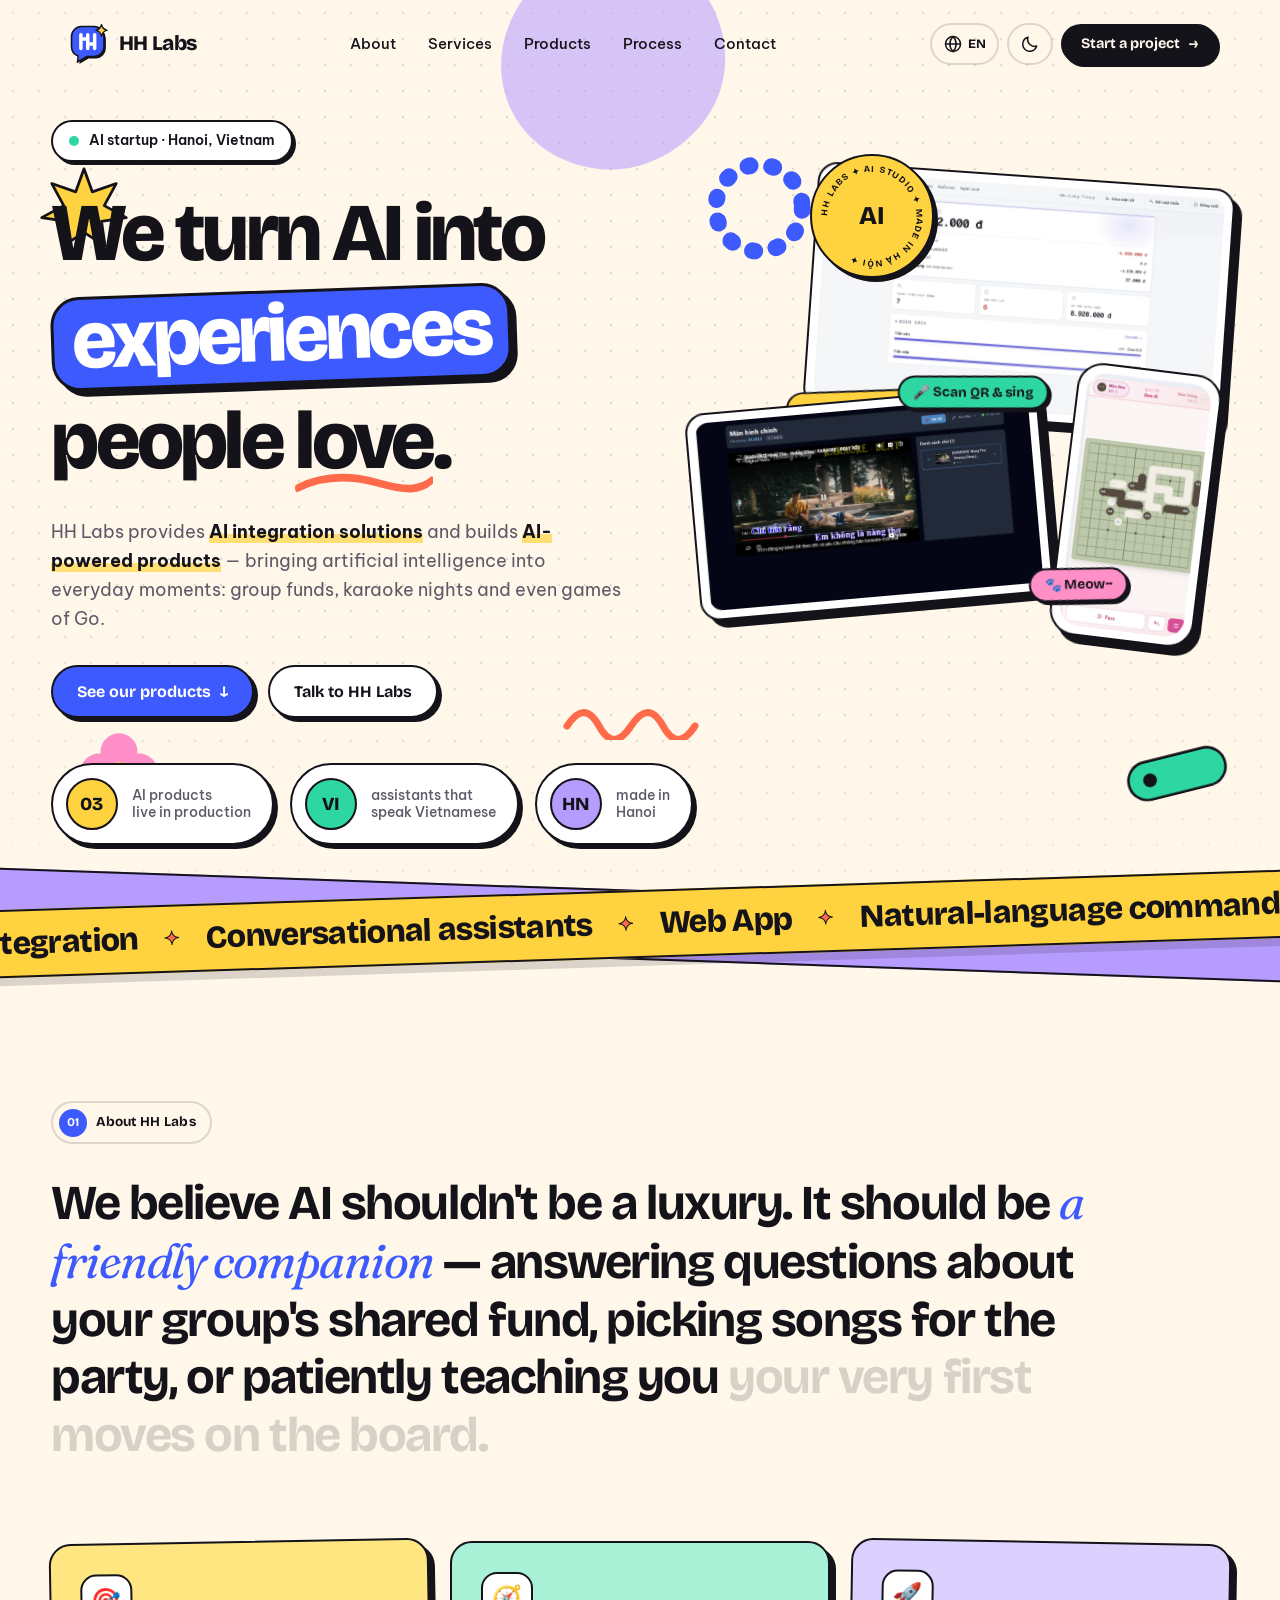
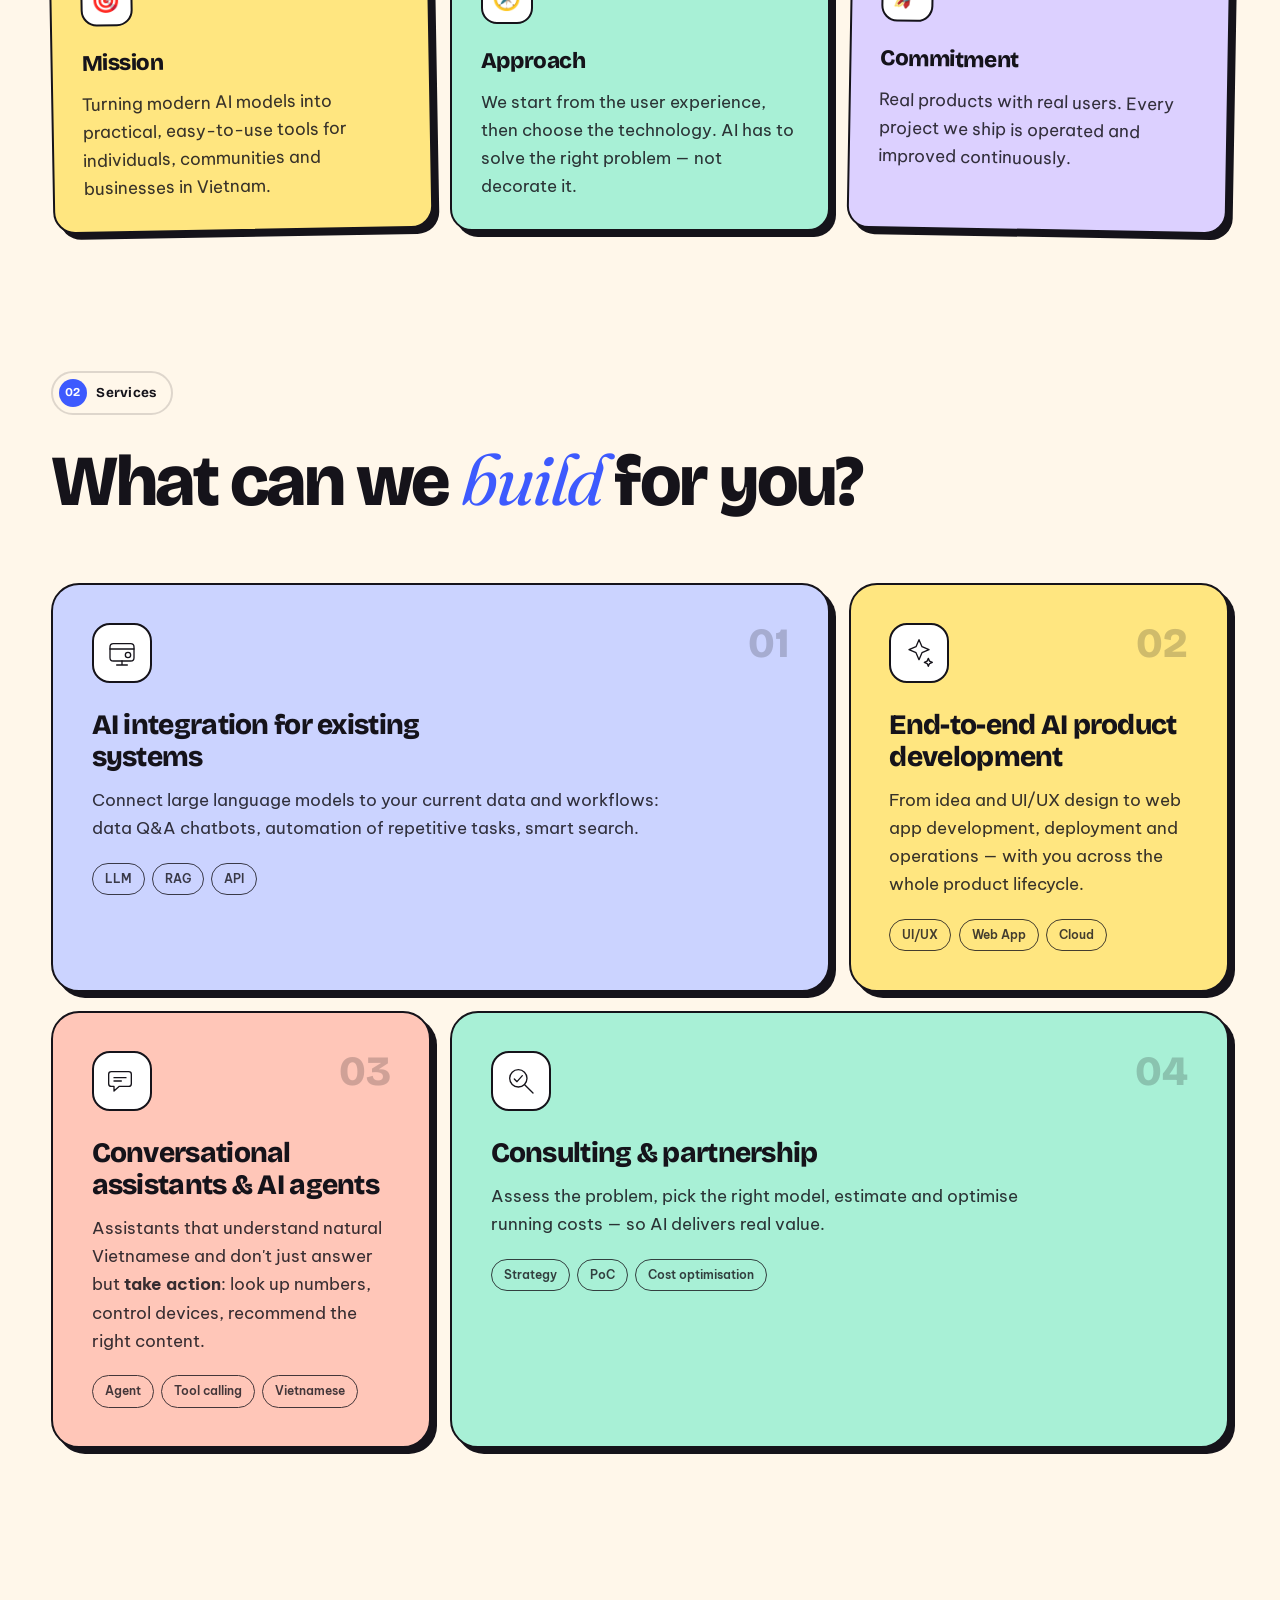
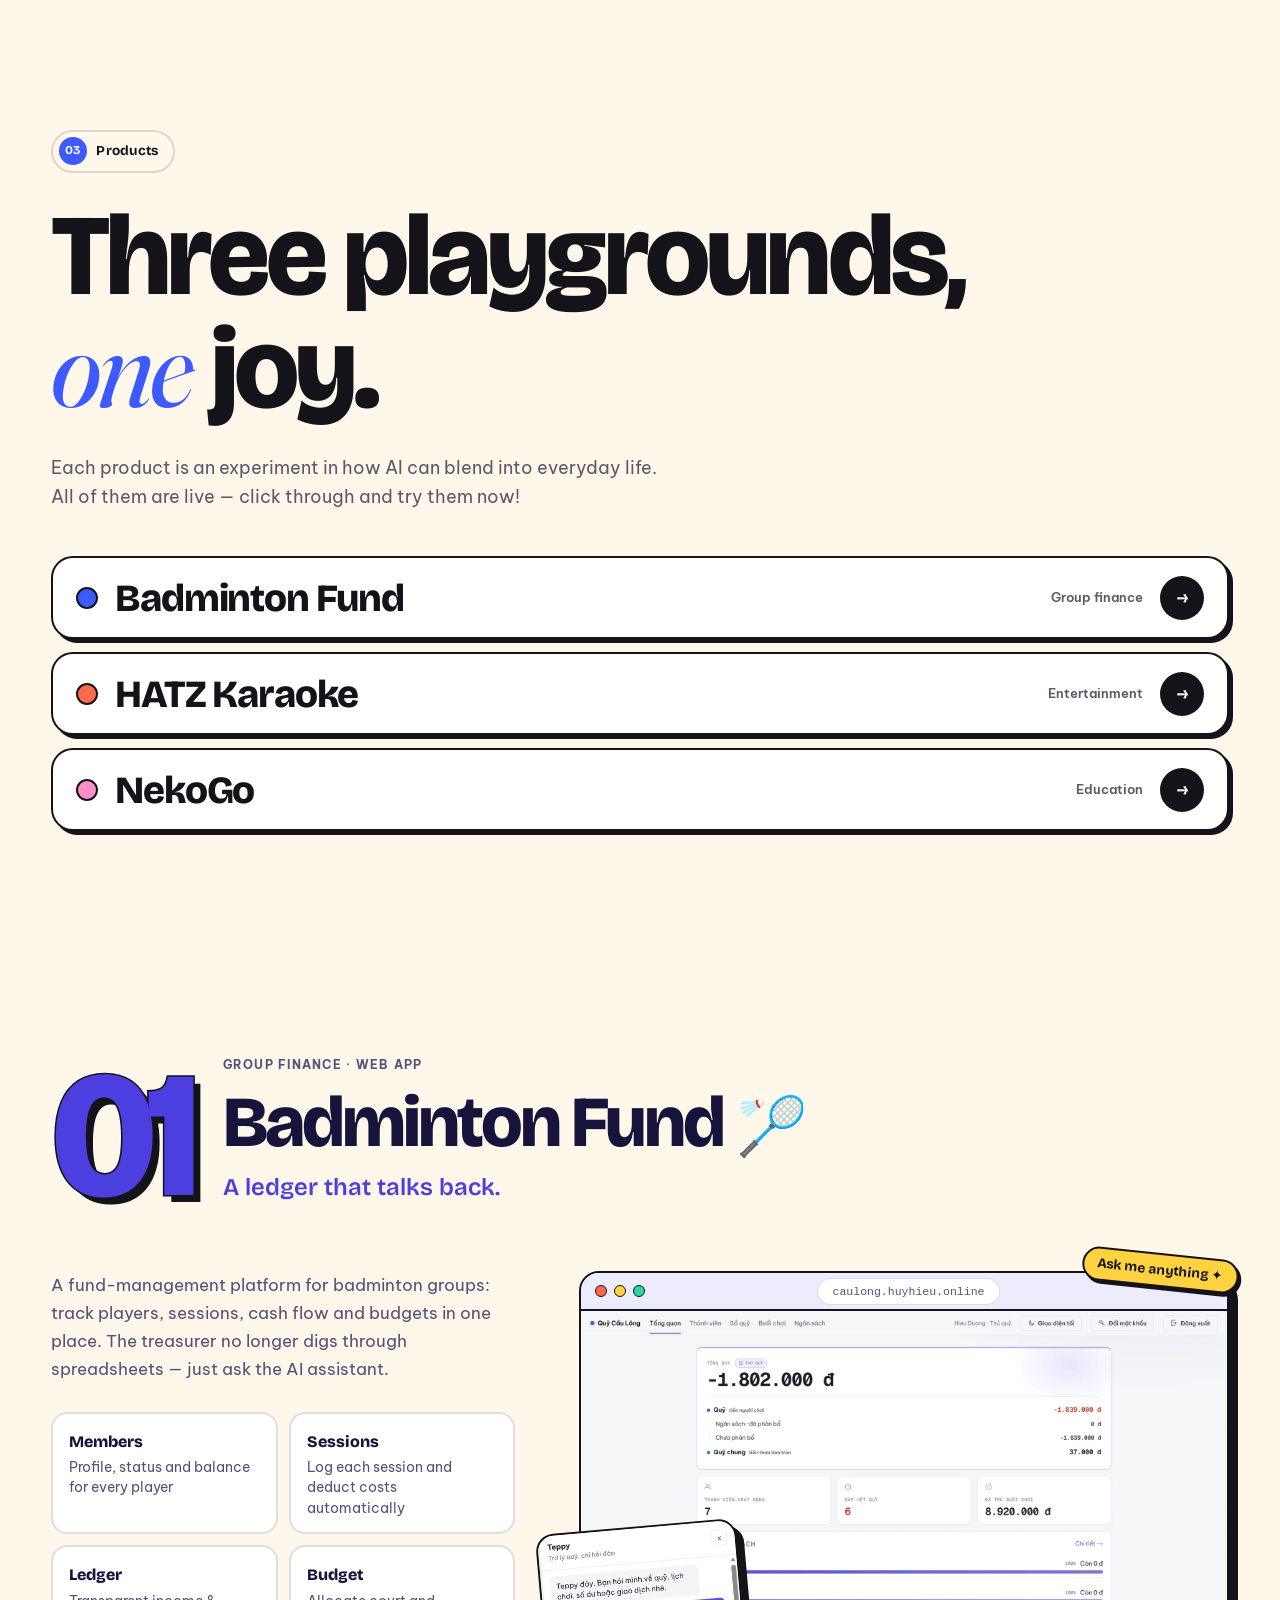
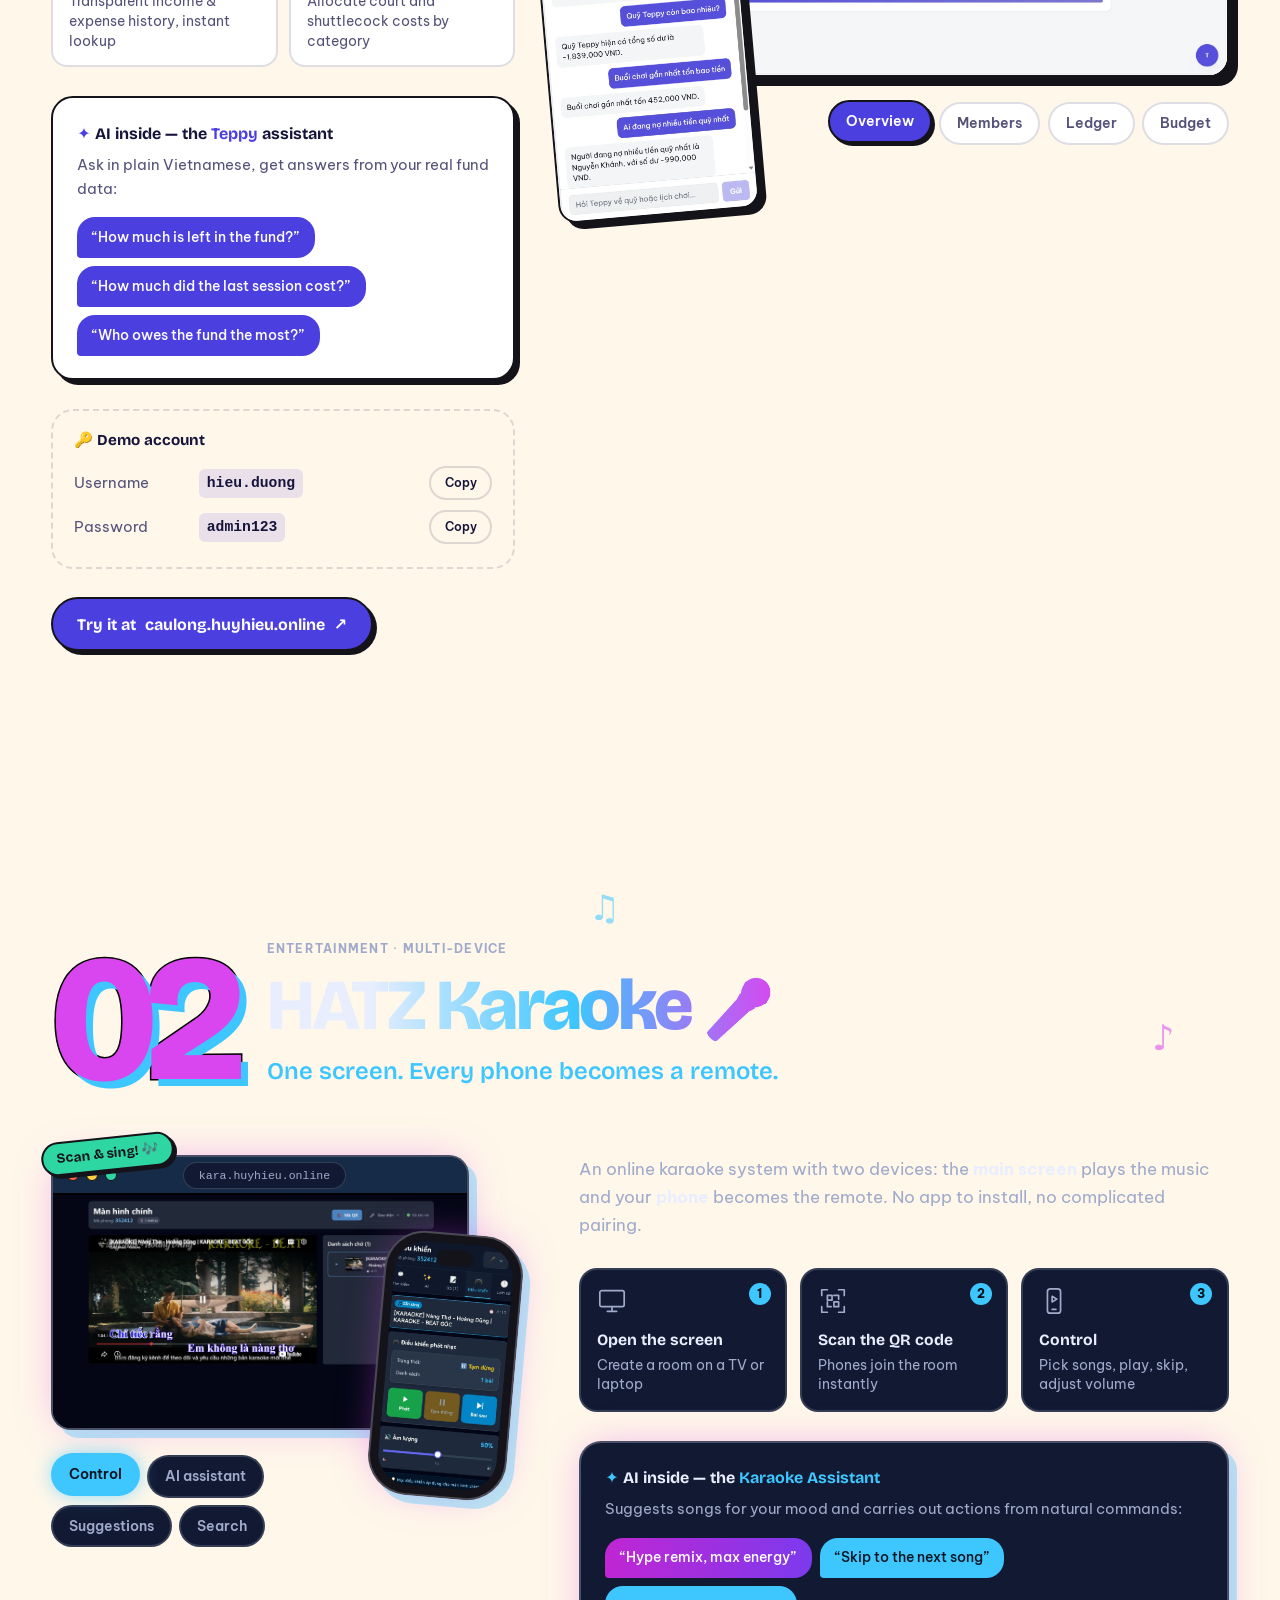
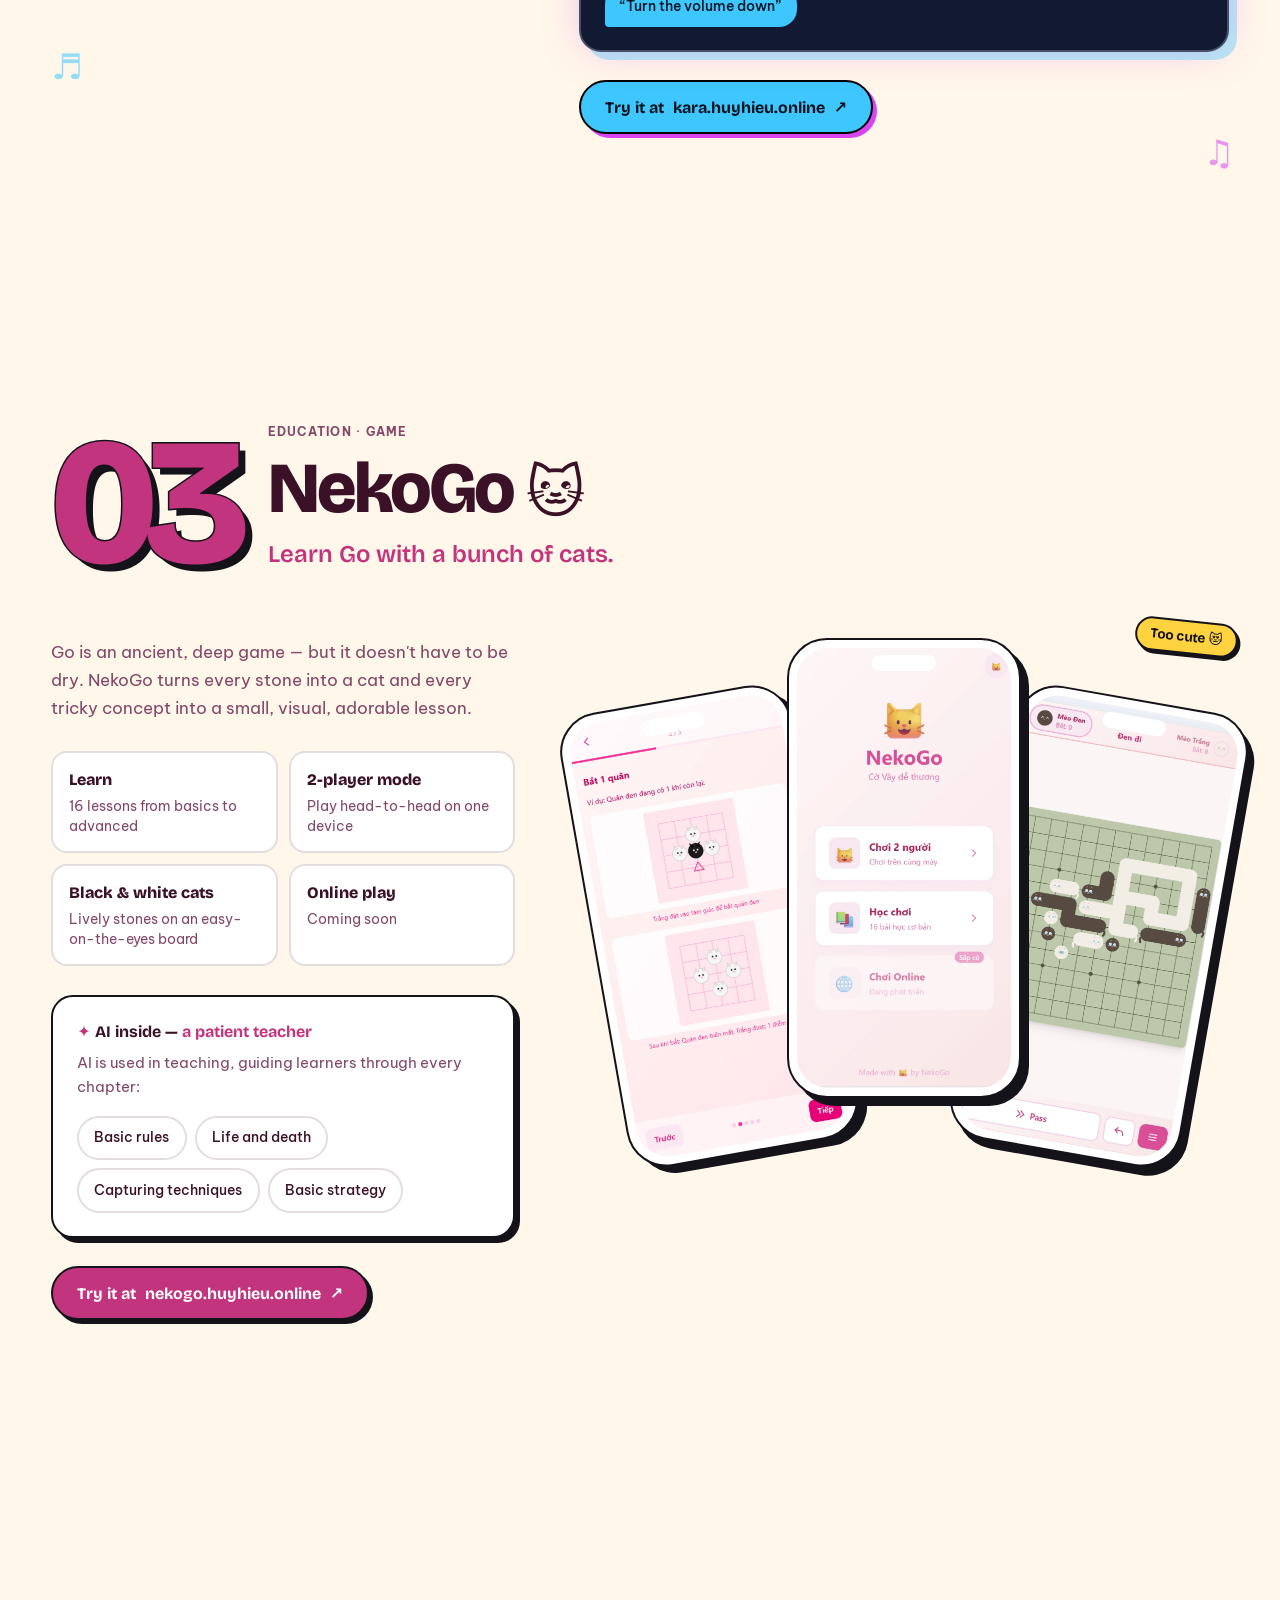
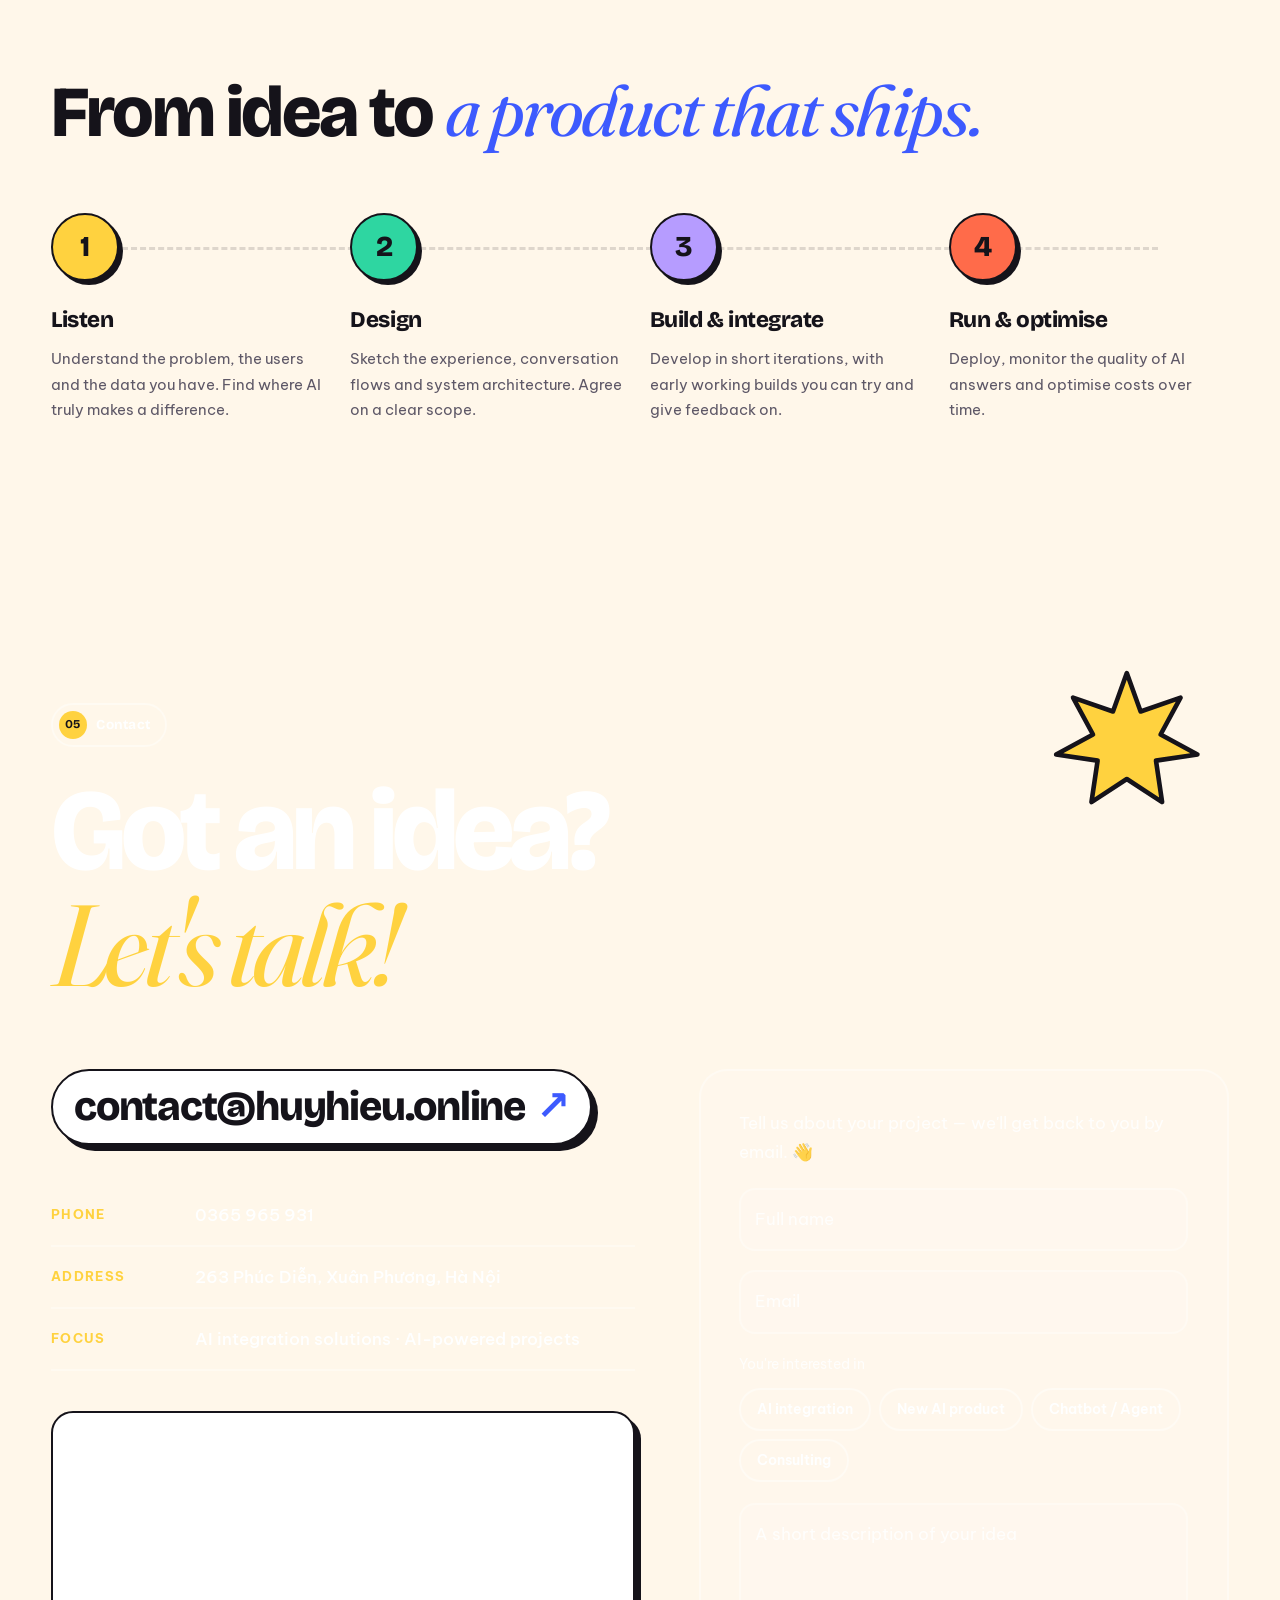
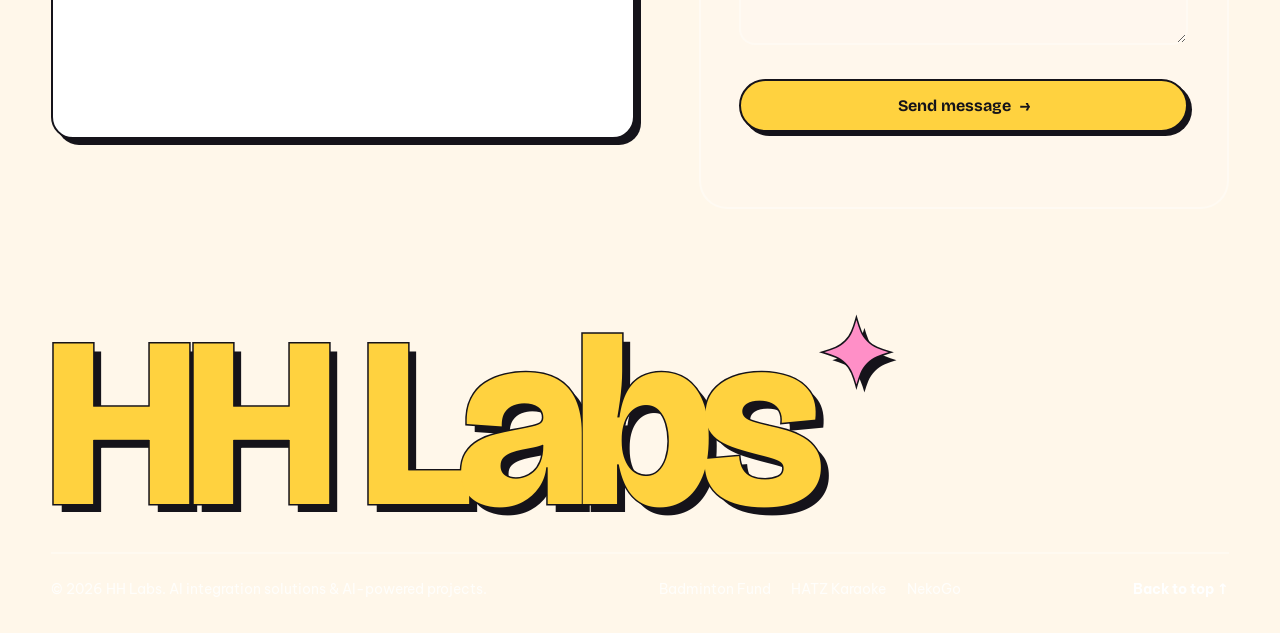
==== index.html @ 05c95525 "Add HH Labs landing page, logo kit and Vercel config - Multilingual landing page (EN default, VI, JA" ====
<!doctype html>
<html lang="en">
<head>
  <meta charset="utf-8">
  <meta name="viewport" content="width=device-width, initial-scale=1">
  <title>HH Labs — AI solutions startup in Hanoi</title>
  <meta name="description" content="HH Labs is a Hanoi-based tech startup providing AI integration solutions and building AI-powered products: Badminton Fund, HATZ Karaoke and NekoGo.">
  <meta name="theme-color" content="#FFF7EA">
  <meta property="og:type" content="website">
  <meta property="og:title" content="HH Labs — We turn AI into experiences people love">
  <meta property="og:description" content="AI integration solutions &amp; AI-powered products, made in Hanoi.">
  <meta property="og:locale" content="en_US">
  <meta property="og:site_name" content="HH Labs">
  <meta property="og:url" content="https://huyhieu.online/">
  <meta property="og:image" content="https://huyhieu.online/assets/img/og-image.png">
  <meta property="og:image:width" content="1200">
  <meta property="og:image:height" content="630">
  <meta property="og:image:alt" content="HH Labs logo">
  <meta name="twitter:card" content="summary_large_image">
  <link rel="canonical" href="https://huyhieu.online/">
  <link rel="alternate" hreflang="en" href="https://huyhieu.online/">
  <link rel="alternate" hreflang="vi" href="https://huyhieu.online/?lang=vi">
  <link rel="alternate" hreflang="ja" href="https://huyhieu.online/?lang=ja">
  <link rel="alternate" hreflang="ko" href="https://huyhieu.online/?lang=ko">
  <link rel="alternate" hreflang="zh" href="https://huyhieu.online/?lang=zh">
  <link rel="alternate" hreflang="x-default" href="https://huyhieu.online/">
  <link rel="icon" href="assets/img/favicon.svg" type="image/svg+xml">
  <link rel="icon" href="assets/img/favicon-32.png" sizes="32x32" type="image/png">
  <link rel="apple-touch-icon" href="assets/img/apple-touch-icon.png">

  <!-- Theme + language decided before first paint to avoid flashes -->
  <script>
    (function () {
      var d = document.documentElement, ls = null;
      d.classList.add('js');
      try { ls = window.localStorage; } catch (e) {}
      var theme = null;
      try { theme = ls && ls.getItem('hh-theme'); } catch (e) {}
      if (theme !== 'light' && theme !== 'dark') {
        theme = window.matchMedia && window.matchMedia('(prefers-color-scheme: dark)').matches ? 'dark' : 'light';
      }
      d.setAttribute('data-theme', theme);
      var lang = null;
      try { lang = new URLSearchParams(location.search).get('lang') || (ls && ls.getItem('hh-lang')); } catch (e) {}
      if (lang && lang !== 'en' && /^(vi|ja|ko|zh)$/.test(lang)) {
        d.classList.add('lang-pending');
        setTimeout(function () { d.classList.remove('lang-pending'); }, 1500);
      }
    })();
  </script>

  <link rel="preconnect" href="https://fonts.googleapis.com">
  <link rel="preconnect" href="https://fonts.gstatic.com" crossorigin>
  <link href="https://fonts.googleapis.com/css2?family=Be+Vietnam+Pro:wght@400;500;600;700&family=Bricolage+Grotesque:opsz,wght@12..96,400..800&family=Fraunces:ital,opsz,wght@1,9..144,400;1,9..144,600&display=swap" rel="stylesheet">
  <link rel="stylesheet" href="assets/css/style.css">

  <script type="application/ld+json">
  {
    "@context": "https://schema.org",
    "@type": "Organization",
    "name": "HH Labs",
    "description": "AI startup providing AI integration solutions and building AI-powered products.",
    "email": "contact@huyhieu.online",
    "telephone": "+84365965931",
    "address": {
      "@type": "PostalAddress",
      "streetAddress": "263 Phúc Diễn",
      "addressLocality": "Xuân Phương",
      "addressRegion": "Hà Nội",
      "addressCountry": "VN"
    }
  }
  </script>
</head>
<body data-scene="paper">

  <a class="skip-link" href="#main" data-i18n="skip">Skip to content</a>
  <div class="progress" aria-hidden="true"><span></span></div>
  <div class="cursor" aria-hidden="true"><span class="cursor__dot"></span><span class="cursor__ring"></span></div>

  <!-- ============ NAV ============ -->
  <header class="nav" id="nav">
    <a href="#top" class="brand" aria-label="HH Labs">
      <svg class="brand__mark" viewBox="0 0 64 64" aria-hidden="true">
        <path d="M20 4H40A16 16 0 0 1 56 20V36A16 16 0 0 1 40 52H28.5L13.5 61Q14.6 56 14.5 51A16 16 0 0 1 4 36V20A16 16 0 0 1 20 4Z" transform="translate(3 3)" fill="#15131A"/>
        <path d="M20 4H40A16 16 0 0 1 56 20V36A16 16 0 0 1 40 52H28.5L13.5 61Q14.6 56 14.5 51A16 16 0 0 1 4 36V20A16 16 0 0 1 20 4Z" fill="#3D5AFE" stroke="#15131A" stroke-width="2.5" stroke-linejoin="round"/>
        <path d="M19 17V39M30 17V39M41 17V39M19 24H30M30 32H41" fill="none" stroke="#fff" stroke-width="5.6" stroke-linecap="round" stroke-linejoin="round"/>
        <path class="brand__spark" d="M52 0.8Q53.6 8.4 61.2 10Q53.6 11.6 52 19.2Q50.4 11.6 42.8 10Q50.4 8.4 52 0.8Z" fill="#FFD23F" stroke="#15131A" stroke-width="2" stroke-linejoin="round"/>
      </svg>
      <span class="brand__name">HH&nbsp;Labs</span>
    </a>

    <nav class="nav__links" aria-label="Menu">
      <a href="#about" data-i18n="nav.about">About</a>
      <a href="#services" data-i18n="nav.services">Services</a>
      <a href="#products" data-i18n="nav.products">Products</a>
      <a href="#process" data-i18n="nav.process">Process</a>
      <a href="#contact" data-i18n="nav.contact">Contact</a>
    </nav>

    <div class="nav__tools">
      <div class="lang" id="lang">
        <button class="icon-btn lang__btn" aria-haspopup="true" aria-expanded="false" aria-controls="lang-menu" data-i18n-aria="aria.lang" aria-label="Choose language">
          <svg viewBox="0 0 24 24" aria-hidden="true"><circle cx="12" cy="12" r="9"/><path d="M3 12h18M12 3c2.5 2.6 3.8 5.6 3.8 9s-1.3 6.4-3.8 9c-2.5-2.6-3.8-5.6-3.8-9S9.5 5.6 12 3z"/></svg>
          <span class="lang__cur">EN</span>
        </button>
        <ul class="lang__menu" id="lang-menu" hidden>
          <li><button data-lang="en" lang="en">🇬🇧 English</button></li>
          <li><button data-lang="vi" lang="vi">🇻🇳 Tiếng Việt</button></li>
          <li><button data-lang="ja" lang="ja">🇯🇵 日本語</button></li>
          <li><button data-lang="ko" lang="ko">🇰🇷 한국어</button></li>
          <li><button data-lang="zh" lang="zh">🇨🇳 中文</button></li>
        </ul>
      </div>

      <button class="icon-btn theme-toggle" id="theme-toggle" data-i18n-aria="aria.theme" aria-label="Toggle light / dark theme">
        <svg class="i-sun" viewBox="0 0 24 24" aria-hidden="true"><circle cx="12" cy="12" r="4.2"/><path d="M12 2.5v2.2M12 19.3v2.2M2.5 12h2.2M19.3 12h2.2M5.3 5.3l1.6 1.6M17.1 17.1l1.6 1.6M5.3 18.7l1.6-1.6M17.1 6.9l1.6-1.6"/></svg>
        <svg class="i-moon" viewBox="0 0 24 24" aria-hidden="true"><path d="M20 14.5A8.5 8.5 0 019.5 4a8.5 8.5 0 1010.5 10.5z"/></svg>
      </button>

      <a href="#contact" class="btn btn--dark btn--sm nav__cta" data-magnetic>
        <span data-i18n="nav.cta">Start a project</span> <span class="btn__arrow" aria-hidden="true">→</span>
      </a>

      <button class="icon-btn nav__toggle" aria-expanded="false" aria-controls="mobile-menu" data-i18n-aria="aria.menu" aria-label="Menu">
        <span></span><span></span>
      </button>
    </div>
  </header>

  <div class="mobile-menu" id="mobile-menu" hidden>
    <nav aria-label="Menu">
      <a href="#about"><i>01</i><span data-i18n="nav.about">About</span></a>
      <a href="#services"><i>02</i><span data-i18n="nav.services">Services</span></a>
      <a href="#products"><i>03</i><span data-i18n="nav.products">Products</span></a>
      <a href="#process"><i>04</i><span data-i18n="nav.process">Process</span></a>
      <a href="#contact"><i>05</i><span data-i18n="nav.contact">Contact</span></a>
    </nav>
    <div class="mobile-menu__foot">
      <a href="mailto:contact@huyhieu.online">contact@huyhieu.online</a>
      <a href="tel:+84365965931">0365 965 931</a>
    </div>
  </div>

  <main id="main">

    <!-- ============ HERO ============ -->
    <section class="hero" id="top" data-scene="paper">
      <div class="hero__grid-bg" aria-hidden="true"></div>

      <div class="shapes" aria-hidden="true">
        <svg class="shape shape--star" data-depth="1.4" viewBox="0 0 100 100"><path d="M50 2l9 25 26-9-13 24 24 13-27 4 4 27-23-15-23 15 4-27-27-4 24-13-13-24 26 9z" fill="#FFD23F" stroke="#15131A" stroke-width="3" stroke-linejoin="round"/></svg>
        <svg class="shape shape--blob" data-depth="0.7" viewBox="0 0 100 100"><path d="M74 14c14 10 22 30 16 48s-26 32-46 30S8 76 6 56 18 16 36 9s24-5 38 5z" fill="#B69CFF"/></svg>
        <svg class="shape shape--squiggle" data-depth="1.1" viewBox="0 0 140 40"><path d="M4 26c12-18 22-18 32 0s20 18 32 0 22-18 32 0 20 18 32 0" fill="none" stroke="#FF6B4A" stroke-width="7" stroke-linecap="round"/></svg>
        <svg class="shape shape--pill" data-depth="1.8" viewBox="0 0 120 50"><rect x="3" y="3" width="114" height="44" rx="22" fill="#2ED6A1" stroke="#15131A" stroke-width="3"/><circle cx="28" cy="25" r="8" fill="#15131A"/></svg>
        <svg class="shape shape--flower" data-depth="0.9" viewBox="0 0 100 100"><g fill="#FF8FC7"><circle cx="50" cy="26" r="22"/><circle cx="74" cy="50" r="22"/><circle cx="50" cy="74" r="22"/><circle cx="26" cy="50" r="22"/></g><circle cx="50" cy="50" r="12" fill="#FFD23F"/></svg>
        <svg class="shape shape--ring" data-depth="1.6" viewBox="0 0 100 100"><circle cx="50" cy="50" r="36" fill="none" stroke="#3D5AFE" stroke-width="14" stroke-dasharray="2 18" stroke-linecap="round"/></svg>
      </div>

      <div class="hero__inner container">
        <div class="hero__text">
          <p class="hello reveal">
            <span class="hello__dot" aria-hidden="true"></span>
            <span data-i18n="hero.hello">AI startup · Hanoi, Vietnam</span>
          </p>

          <h1 class="hero__title">
            <span class="line"><span data-i18n="hero.l1">We turn AI into</span></span>
            <span class="line"><span data-i18n="hero.l2"><mark class="pill">experiences</mark></span></span>
            <span class="line"><span data-i18n="hero.l3">people <span class="scribble">love</span>.</span></span>
          </h1>

          <p class="hero__lead reveal" data-i18n="hero.lead">HH Labs provides <strong>AI integration solutions</strong> and builds <strong>AI-powered products</strong> — bringing artificial intelligence into everyday moments: group funds, karaoke nights and even games of Go.</p>

          <div class="hero__actions reveal">
            <a href="#products" class="btn btn--blue" data-magnetic><span data-i18n="hero.cta1">See our products</span> <span class="btn__arrow" aria-hidden="true">↓</span></a>
            <a href="#contact" class="btn btn--outline" data-magnetic><span data-i18n="hero.cta2">Talk to HH Labs</span></a>
          </div>
        </div>

        <div class="collage" aria-hidden="true">
          <figure class="sticker sticker--a" data-depth="0.5">
            <img src="assets/img/badminton-dashboard.webp" alt="" width="1800" height="1012">
            <figcaption class="tag tag--yellow" data-i18n="hero.tag1">✦ Teppy assistant</figcaption>
          </figure>
          <figure class="sticker sticker--b" data-depth="0.9">
            <img src="assets/img/kara-song.webp" alt="" width="1800" height="1003">
            <figcaption class="tag tag--mint" data-i18n="hero.tag2">🎤 Scan QR &amp; sing</figcaption>
          </figure>
          <figure class="sticker sticker--c" data-depth="1.3">
            <img src="assets/img/nekogo-play.webp" alt="" width="720" height="1381">
            <figcaption class="tag tag--pink" data-i18n="hero.tag3">🐾 Meow~</figcaption>
          </figure>
          <div class="badge" data-depth="1.6">
            <svg viewBox="0 0 200 200">
              <defs><path id="circlePath" d="M100,100 m-74,0 a74,74 0 1,1 148,0 a74,74 0 1,1 -148,0"/></defs>
              <text><textPath href="#circlePath">HH LABS ✦ AI STUDIO ✦ MADE IN HÀ NỘI ✦ </textPath></text>
            </svg>
            <span class="badge__core">AI</span>
          </div>
        </div>
      </div>

      <div class="hero__stats container">
        <div class="stat stat--yellow reveal"><b>03</b><span data-i18n="hero.stat1">AI products<br>live in production</span></div>
        <div class="stat stat--mint reveal"><b>VI</b><span data-i18n="hero.stat2">assistants that<br>speak Vietnamese</span></div>
        <div class="stat stat--lilac reveal"><b>HN</b><span data-i18n="hero.stat3">made in<br>Hanoi</span></div>
      </div>
    </section>

    <!-- ============ MARQUEE ============ -->
    <div class="tapes" aria-hidden="true">
      <div class="tape tape--back"></div>
      <div class="marquee">
        <div class="marquee__track">
          <span data-i18n="mq.1">AI integration</span><b>✦</b><span data-i18n="mq.2">Conversational assistants</span><b>✦</b><span>Web App</span><b>✦</b><span data-i18n="mq.3">Natural-language commands</span><b>✦</b><span data-i18n="mq.4">Education</span><b>✦</b><span data-i18n="mq.5">Entertainment</span><b>✦</b><span data-i18n="mq.6">Finance</span><b>✦</b>
          <span data-i18n="mq.1">AI integration</span><b>✦</b><span data-i18n="mq.2">Conversational assistants</span><b>✦</b><span>Web App</span><b>✦</b><span data-i18n="mq.3">Natural-language commands</span><b>✦</b><span data-i18n="mq.4">Education</span><b>✦</b><span data-i18n="mq.5">Entertainment</span><b>✦</b><span data-i18n="mq.6">Finance</span><b>✦</b>
        </div>
      </div>
    </div>

    <!-- ============ ABOUT ============ -->
    <section class="section about" id="about" data-scene="paper">
      <div class="container">
        <div class="section-label reveal"><b>01</b><span data-i18n="about.label">About HH Labs</span></div>

        <p class="manifesto" data-words data-i18n="about.manifesto">We believe AI shouldn't be a luxury. It should be <em>a friendly companion</em> — answering questions about your group's shared fund, picking songs for the party, or patiently teaching you your very first moves on the board.</p>

        <div class="about__grid">
          <div class="about__card about__card--yellow reveal">
            <span class="about__icon" aria-hidden="true">🎯</span>
            <h3 data-i18n="about.c1.t">Mission</h3>
            <p data-i18n="about.c1.p">Turning modern AI models into practical, easy-to-use tools for individuals, communities and businesses in Vietnam.</p>
          </div>
          <div class="about__card about__card--mint reveal">
            <span class="about__icon" aria-hidden="true">🧭</span>
            <h3 data-i18n="about.c2.t">Approach</h3>
            <p data-i18n="about.c2.p">We start from the user experience, then choose the technology. AI has to solve the right problem — not decorate it.</p>
          </div>
          <div class="about__card about__card--lilac reveal">
            <span class="about__icon" aria-hidden="true">🚀</span>
            <h3 data-i18n="about.c3.t">Commitment</h3>
            <p data-i18n="about.c3.p">Real products with real users. Every project we ship is operated and improved continuously.</p>
          </div>
        </div>
      </div>
    </section>

    <!-- ============ SERVICES ============ -->
    <section class="section services" id="services" data-scene="paper">
      <div class="container">
        <div class="section-head">
          <div class="section-label reveal"><b>02</b><span data-i18n="services.label">Services</span></div>
          <h2 class="display reveal" data-i18n="services.title">What can we <em>build</em> for you?</h2>
        </div>

        <div class="bento">
          <article class="service service--blue reveal">
            <div class="service__top">
              <span class="service__icon" aria-hidden="true">
                <svg viewBox="0 0 48 48"><rect x="6" y="10" width="36" height="26" rx="5"/><path d="M6 18h36M16 42h16M24 36v6"/><circle cx="33" cy="27" r="4"/></svg>
              </span>
              <span class="service__no">01</span>
            </div>
            <h3 data-i18n="s1.t">AI integration for existing systems</h3>
            <p data-i18n="s1.p">Connect large language models to your current data and workflows: data Q&amp;A chatbots, automation of repetitive tasks, smart search.</p>
            <ul class="tags"><li>LLM</li><li>RAG</li><li>API</li></ul>
          </article>

          <article class="service service--yellow reveal">
            <div class="service__top">
              <span class="service__icon" aria-hidden="true">
                <svg viewBox="0 0 48 48"><path d="M24 4l4.5 10.5L39 19l-10.5 4.5L24 34l-4.5-10.5L9 19l10.5-4.5z"/><path d="M38 32l1.8 4.2L44 38l-4.2 1.8L38 44l-1.8-4.2L32 38l4.2-1.8z"/></svg>
              </span>
              <span class="service__no">02</span>
            </div>
            <h3 data-i18n="s2.t">End-to-end AI product development</h3>
            <p data-i18n="s2.p">From idea and UI/UX design to web app development, deployment and operations — with you across the whole product lifecycle.</p>
            <ul class="tags"><li>UI/UX</li><li>Web App</li><li>Cloud</li></ul>
          </article>

          <article class="service service--coral reveal">
            <div class="service__top">
              <span class="service__icon" aria-hidden="true">
                <svg viewBox="0 0 48 48"><path d="M8 10h26a4 4 0 014 4v14a4 4 0 01-4 4H20l-8 7v-7H8a4 4 0 01-4-4V14a4 4 0 014-4z"/><path d="M12 19h18M12 24h11"/></svg>
              </span>
              <span class="service__no">03</span>
            </div>
            <h3 data-i18n="s3.t">Conversational assistants &amp; AI agents</h3>
            <p data-i18n="s3.p">Assistants that understand natural Vietnamese and don't just answer but <b>take action</b>: look up numbers, control devices, recommend the right content.</p>
            <ul class="tags"><li>Agent</li><li>Tool calling</li><li data-i18n="s3.tag">Vietnamese</li></ul>
          </article>

          <article class="service service--mint reveal">
            <div class="service__top">
              <span class="service__icon" aria-hidden="true">
                <svg viewBox="0 0 48 48"><circle cx="20" cy="20" r="13"/><path d="M29.5 29.5L42 42"/><path d="M14 21l4 4 8-9"/></svg>
              </span>
              <span class="service__no">04</span>
            </div>
            <h3 data-i18n="s4.t">Consulting &amp; partnership</h3>
            <p data-i18n="s4.p">Assess the problem, pick the right model, estimate and optimise running costs — so AI delivers real value.</p>
            <ul class="tags"><li data-i18n="s4.tag1">Strategy</li><li>PoC</li><li data-i18n="s4.tag2">Cost optimisation</li></ul>
          </article>
        </div>
      </div>
    </section>

    <!-- ============ PRODUCTS INTRO ============ -->
    <section class="section products-intro" id="products" data-scene="paper">
      <div class="container">
        <div class="section-label reveal"><b>03</b><span data-i18n="products.label">Products</span></div>
        <h2 class="display display--xl reveal" data-i18n="products.title">Three playgrounds,<br><em>one</em> joy.</h2>
        <p class="products-intro__lead reveal" data-i18n="products.lead">Each product is an experiment in how AI can blend into everyday life. All of them are live — click through and try them now!</p>
        <ol class="product-index">
          <li class="reveal"><a href="#p-caulong"><span class="dot dot--blue"></span><span data-i18n="p1.name">Badminton Fund</span><i data-i18n="pi.1">Group finance</i><b aria-hidden="true">→</b></a></li>
          <li class="reveal"><a href="#p-hatz"><span class="dot dot--coral"></span>HATZ Karaoke<i data-i18n="pi.2">Entertainment</i><b aria-hidden="true">→</b></a></li>
          <li class="reveal"><a href="#p-nekogo"><span class="dot dot--pink"></span>NekoGo<i data-i18n="pi.3">Education</i><b aria-hidden="true">→</b></a></li>
        </ol>
      </div>
    </section>

    <!-- ============ PRODUCT 01 — QUỸ CẦU LÔNG ============ -->
    <section class="section product" id="p-caulong" data-scene="court">
      <div class="container">
        <header class="product__head">
          <span class="product__num" aria-hidden="true">01</span>
          <div>
            <p class="product__cat reveal" data-i18n="p1.cat">Group finance · Web app</p>
            <h2 class="product__name reveal"><span data-i18n="p1.name">Badminton Fund</span> <span class="emoji" aria-hidden="true">🏸</span></h2>
            <p class="product__tagline reveal" data-i18n="p1.tagline">A ledger that talks back.</p>
          </div>
        </header>

        <div class="product__grid">
          <div class="product__info">
            <p class="product__desc reveal" data-i18n="p1.desc">A fund-management platform for badminton groups: track players, sessions, cash flow and budgets in one place. The treasurer no longer digs through spreadsheets — just ask the AI assistant.</p>

            <ul class="features reveal">
              <li><b data-i18n="p1.f1b">Members</b><span data-i18n="p1.f1s">Profile, status and balance for every player</span></li>
              <li><b data-i18n="p1.f2b">Sessions</b><span data-i18n="p1.f2s">Log each session and deduct costs automatically</span></li>
              <li><b data-i18n="p1.f3b">Ledger</b><span data-i18n="p1.f3s">Transparent income &amp; expense history, instant lookup</span></li>
              <li><b data-i18n="p1.f4b">Budget</b><span data-i18n="p1.f4s">Allocate court and shuttlecock costs by category</span></li>
            </ul>

            <div class="ai-box reveal">
              <p class="ai-box__label"><span class="spark">✦</span> <span data-i18n="p1.ai.label">AI inside — the <b>Teppy</b> assistant</span></p>
              <p class="ai-box__text" data-i18n="p1.ai.text">Ask in plain Vietnamese, get answers from your real fund data:</p>
              <ul class="prompts">
                <li data-i18n="p1.q1">“How much is left in the fund?”</li>
                <li data-i18n="p1.q2">“How much did the last session cost?”</li>
                <li data-i18n="p1.q3">“Who owes the fund the most?”</li>
              </ul>
            </div>

            <div class="demo-account reveal">
              <p class="demo-account__title">🔑 <span data-i18n="demo.title">Demo account</span></p>
              <div class="demo-account__row">
                <span data-i18n="demo.user">Username</span><code>hieu.duong</code>
                <button class="copy" data-copy="hieu.duong" data-i18n="js.copy">Copy</button>
              </div>
              <div class="demo-account__row">
                <span data-i18n="demo.pass">Password</span><code>admin123</code>
                <button class="copy" data-copy="admin123" data-i18n="js.copy">Copy</button>
              </div>
            </div>

            <a href="https://caulong.huyhieu.online" target="_blank" rel="noopener" class="btn btn--accent reveal" data-magnetic>
              <span data-i18n="btn.try">Try it at</span> caulong.huyhieu.online <span class="btn__arrow" aria-hidden="true">↗</span>
            </a>
          </div>

          <div class="product__visual reveal">
            <span class="float-tag float-tag--tr tag tag--yellow" aria-hidden="true" data-i18n="p1.float">Ask me anything ✦</span>
            <div class="browser" data-tilt>
              <div class="browser__bar">
                <i></i><i></i><i></i>
                <span class="browser__url">caulong.huyhieu.online</span>
              </div>
              <div class="browser__screen screen-swap" id="caulong-screen">
                <img src="assets/img/badminton-dashboard.webp" alt="Badminton Fund dashboard" width="1800" height="1012" class="is-active" data-zoom>
                <img src="assets/img/badminton-member.webp" alt="Member management" width="1800" height="1017" loading="lazy" data-zoom>
                <img src="assets/img/badminton-fund.webp" alt="Fund ledger" width="1800" height="1005" loading="lazy" data-zoom>
                <img src="assets/img/badminton-budget.webp" alt="Budget" width="1800" height="1004" loading="lazy" data-zoom>
              </div>
            </div>

            <figure class="chat-float" data-tilt>
              <img src="assets/img/badminton-ai.webp" alt="Teppy, the AI fund assistant" width="720" height="1045" loading="lazy" data-zoom>
            </figure>

            <div class="tabs" role="tablist" aria-label="Quỹ Cầu Lông" data-target="caulong-screen">
              <button role="tab" aria-selected="true" data-i18n="p1.t1">Overview</button>
              <button role="tab" aria-selected="false" data-i18n="p1.f1b">Members</button>
              <button role="tab" aria-selected="false" data-i18n="p1.f3b">Ledger</button>
              <button role="tab" aria-selected="false" data-i18n="p1.f4b">Budget</button>
            </div>
          </div>
        </div>
      </div>
    </section>

    <!-- ============ PRODUCT 02 — HATZ KARAOKE ============ -->
    <section class="section product product--reverse" id="p-hatz" data-scene="night">
      <div class="glow glow--a" aria-hidden="true"></div>
      <div class="glow glow--b" aria-hidden="true"></div>
      <div class="notes" aria-hidden="true">
        <span style="--x:8%;--y:14%;--d:0s">♪</span>
        <span style="--x:46%;--y:8%;--d:-1.5s">♫</span>
        <span style="--x:90%;--y:20%;--d:-3s">♪</span>
        <span style="--x:4%;--y:78%;--d:-2s">♬</span>
        <span style="--x:94%;--y:86%;--d:-4s">♫</span>
      </div>
      <div class="container">
        <header class="product__head">
          <span class="product__num" aria-hidden="true">02</span>
          <div>
            <p class="product__cat reveal" data-i18n="p2.cat">Entertainment · Multi-device</p>
            <h2 class="product__name reveal">HATZ Karaoke <span class="emoji" aria-hidden="true">🎤</span></h2>
            <p class="product__tagline reveal" data-i18n="p2.tagline">One screen. Every phone becomes a remote.</p>
          </div>
        </header>

        <div class="product__grid">
          <div class="product__info">
            <p class="product__desc reveal" data-i18n="p2.desc">An online karaoke system with two devices: the <b>main screen</b> plays the music and your <b>phone</b> becomes the remote. No app to install, no complicated pairing.</p>

            <ol class="steps reveal">
              <li>
                <span class="steps__icon" aria-hidden="true">
                  <svg viewBox="0 0 32 32"><rect x="3" y="5" width="26" height="17" rx="2"/><path d="M11 27h10M16 22v5"/></svg>
                </span>
                <b data-i18n="p2.s1b">Open the screen</b><span data-i18n="p2.s1s">Create a room on a TV or laptop</span>
              </li>
              <li>
                <span class="steps__icon" aria-hidden="true">
                  <svg viewBox="0 0 32 32"><path d="M4 10V4h6M22 4h6v6M28 22v6h-6M10 28H4v-6"/><rect x="10" y="10" width="5" height="5"/><rect x="17" y="17" width="5" height="5"/><path d="M17 10h5v4M10 17v5h4"/></svg>
                </span>
                <b data-i18n="p2.s2b">Scan the QR code</b><span data-i18n="p2.s2s">Phones join the room instantly</span>
              </li>
              <li>
                <span class="steps__icon" aria-hidden="true">
                  <svg viewBox="0 0 32 32"><rect x="9" y="3" width="14" height="26" rx="3"/><path d="M14 25h4"/><path d="M14 11l5 3-5 3z"/></svg>
                </span>
                <b data-i18n="p2.s3b">Control</b><span data-i18n="p2.s3s">Pick songs, play, skip, adjust volume</span>
              </li>
            </ol>

            <div class="ai-box reveal">
              <p class="ai-box__label"><span class="spark">✦</span> <span data-i18n="p2.ai.label">AI inside — the <b>Karaoke Assistant</b></span></p>
              <p class="ai-box__text" data-i18n="p2.ai.text">Suggests songs for your mood and carries out actions from natural commands:</p>
              <ul class="prompts">
                <li data-i18n="p2.q1">“Hype remix, max energy”</li>
                <li data-i18n="p2.q2">“Skip to the next song”</li>
                <li data-i18n="p2.q3">“Turn the volume down”</li>
              </ul>
            </div>

            <a href="https://kara.huyhieu.online" target="_blank" rel="noopener" class="btn btn--accent reveal" data-magnetic>
              <span data-i18n="btn.try">Try it at</span> kara.huyhieu.online <span class="btn__arrow" aria-hidden="true">↗</span>
            </a>
          </div>

          <div class="product__visual product__visual--hatz reveal">
            <span class="float-tag float-tag--tl tag tag--mint" aria-hidden="true" data-i18n="p2.float">Scan &amp; sing! 🎶</span>
            <div class="browser browser--dark" data-tilt>
              <div class="browser__bar">
                <i></i><i></i><i></i>
                <span class="browser__url">kara.huyhieu.online</span>
              </div>
              <div class="browser__screen">
                <img src="assets/img/kara-song.webp" alt="HATZ main screen playing karaoke" width="1800" height="1003" loading="lazy" data-zoom>
              </div>
            </div>

            <div class="phone phone--hatz" data-tilt>
              <div class="phone__screen screen-swap" id="hatz-screen">
                <img src="assets/img/kara-control.webp" alt="Phone remote control" width="720" height="1365" loading="lazy" class="is-active" data-zoom>
                <img src="assets/img/kara-ai1.webp" alt="Karaoke AI assistant" width="720" height="1365" loading="lazy" data-zoom>
                <img src="assets/img/kara-ai2.webp" alt="AI song suggestions" width="720" height="1365" loading="lazy" data-zoom>
                <img src="assets/img/kara-select.webp" alt="Song search" width="720" height="1365" loading="lazy" data-zoom>
              </div>
            </div>

            <div class="tabs" role="tablist" aria-label="HATZ" data-target="hatz-screen">
              <button role="tab" aria-selected="true" data-i18n="p2.s3b">Control</button>
              <button role="tab" aria-selected="false" data-i18n="p2.t2">AI assistant</button>
              <button role="tab" aria-selected="false" data-i18n="p2.t3">Suggestions</button>
              <button role="tab" aria-selected="false" data-i18n="p2.t4">Search</button>
            </div>
          </div>
        </div>
      </div>
    </section>

    <!-- ============ PRODUCT 03 — NEKOGO ============ -->
    <section class="section product" id="p-nekogo" data-scene="blush">
      <div class="neko-stones" aria-hidden="true">
        <span class="stone stone--b" style="--x:5%;--y:16%;--s:64px;--d:0s"></span>
        <span class="stone stone--w" style="--x:90%;--y:10%;--s:48px;--d:-2s"></span>
        <span class="stone stone--w" style="--x:10%;--y:84%;--s:40px;--d:-4s"></span>
        <span class="stone stone--b" style="--x:93%;--y:78%;--s:56px;--d:-1s"></span>
      </div>
      <div class="container">
        <header class="product__head">
          <span class="product__num" aria-hidden="true">03</span>
          <div>
            <p class="product__cat reveal" data-i18n="p3.cat">Education · Game</p>
            <h2 class="product__name reveal">NekoGo <span class="emoji" aria-hidden="true">🐱</span></h2>
            <p class="product__tagline reveal" data-i18n="p3.tagline">Learn Go with a bunch of cats.</p>
          </div>
        </header>

        <div class="product__grid">
          <div class="product__info">
            <p class="product__desc reveal" data-i18n="p3.desc">Go is an ancient, deep game — but it doesn't have to be dry. NekoGo turns every stone into a cat and every tricky concept into a small, visual, adorable lesson.</p>

            <ul class="features reveal">
              <li><b data-i18n="p3.f1b">Learn</b><span data-i18n="p3.f1s">16 lessons from basics to advanced</span></li>
              <li><b data-i18n="p3.f2b">2-player mode</b><span data-i18n="p3.f2s">Play head-to-head on one device</span></li>
              <li><b data-i18n="p3.f3b">Black &amp; white cats</b><span data-i18n="p3.f3s">Lively stones on an easy-on-the-eyes board</span></li>
              <li><b data-i18n="p3.f4b">Online play</b><span data-i18n="p3.f4s">Coming soon</span></li>
            </ul>

            <div class="ai-box reveal">
              <p class="ai-box__label"><span class="spark">✦</span> <span data-i18n="p3.ai.label">AI inside — <b>a patient teacher</b></span></p>
              <p class="ai-box__text" data-i18n="p3.ai.text">AI is used in teaching, guiding learners through every chapter:</p>
              <ul class="prompts prompts--plain">
                <li data-i18n="p3.c1">Basic rules</li>
                <li data-i18n="p3.c2">Life and death</li>
                <li data-i18n="p3.c3">Capturing techniques</li>
                <li data-i18n="p3.c4">Basic strategy</li>
              </ul>
            </div>

            <a href="https://nekogo.huyhieu.online/" target="_blank" rel="noopener" class="btn btn--accent reveal" data-magnetic>
              <span data-i18n="btn.try">Try it at</span> nekogo.huyhieu.online <span class="btn__arrow" aria-hidden="true">↗</span>
            </a>
          </div>

          <div class="product__visual product__visual--neko reveal">
            <span class="float-tag float-tag--tr tag tag--yellow" aria-hidden="true" data-i18n="p3.float">Too cute 😻</span>
            <div class="phone phone--fan phone--l" data-tilt>
              <div class="phone__screen"><img src="assets/img/nekogo-lesson.webp" alt="Capturing lesson with cat stones" width="720" height="1474" loading="lazy" data-zoom></div>
            </div>
            <div class="phone phone--fan phone--c" data-tilt>
              <div class="phone__screen"><img src="assets/img/nekogo-welcome.webp" alt="NekoGo welcome screen" width="720" height="1431" loading="lazy" data-zoom></div>
            </div>
            <div class="phone phone--fan phone--r" data-tilt>
              <div class="phone__screen"><img src="assets/img/nekogo-play.webp" alt="A game between Black Cat and White Cat" width="720" height="1381" loading="lazy" data-zoom></div>
            </div>
          </div>
        </div>
      </div>
    </section>

    <!-- ============ PROCESS ============ -->
    <section class="section process" id="process" data-scene="paper">
      <div class="container">
        <div class="section-head">
          <div class="section-label reveal"><b>04</b><span data-i18n="process.label">Process</span></div>
          <h2 class="display reveal" data-i18n="process.title">From idea to <em>a product that ships.</em></h2>
        </div>

        <ol class="process__list">
          <li class="reveal">
            <span class="process__no process__no--yellow">1</span>
            <h3 data-i18n="process.1t">Listen</h3>
            <p data-i18n="process.1p">Understand the problem, the users and the data you have. Find where AI truly makes a difference.</p>
          </li>
          <li class="reveal">
            <span class="process__no process__no--mint">2</span>
            <h3 data-i18n="process.2t">Design</h3>
            <p data-i18n="process.2p">Sketch the experience, conversation flows and system architecture. Agree on a clear scope.</p>
          </li>
          <li class="reveal">
            <span class="process__no process__no--lilac">3</span>
            <h3 data-i18n="process.3t">Build &amp; integrate</h3>
            <p data-i18n="process.3p">Develop in short iterations, with early working builds you can try and give feedback on.</p>
          </li>
          <li class="reveal">
            <span class="process__no process__no--coral">4</span>
            <h3 data-i18n="process.4t">Run &amp; optimise</h3>
            <p data-i18n="process.4p">Deploy, monitor the quality of AI answers and optimise costs over time.</p>
          </li>
        </ol>
      </div>
    </section>

    <!-- ============ CONTACT ============ -->
    <section class="section contact" id="contact" data-scene="pop">
      <svg class="contact__star" viewBox="0 0 100 100" aria-hidden="true"><path d="M50 2l9 25 26-9-13 24 24 13-27 4 4 27-23-15-23 15 4-27-27-4 24-13-13-24 26 9z" fill="#FFD23F" stroke="#15131A" stroke-width="3" stroke-linejoin="round"/></svg>
      <div class="container">
        <div class="section-label reveal"><b>05</b><span data-i18n="contact.label">Contact</span></div>
        <h2 class="contact__title reveal" data-i18n="contact.title">Got an idea?<br><em>Let's talk!</em></h2>

        <div class="contact__grid">
          <div class="contact__info">
            <a href="mailto:contact@huyhieu.online" class="contact__email reveal" data-magnetic>
              contact@huyhieu.online <span aria-hidden="true">↗</span>
            </a>

            <dl class="contact__list reveal">
              <div>
                <dt data-i18n="contact.phone">Phone</dt>
                <dd><a href="tel:+84365965931">0365 965 931</a></dd>
              </div>
              <div>
                <dt data-i18n="contact.address">Address</dt>
                <dd>
                  <a href="https://www.google.com/maps/search/?api=1&amp;query=263+Ph%C3%BAc+Di%E1%BB%85n%2C+Xu%C3%A2n+Ph%C6%B0%C6%A1ng%2C+H%C3%A0+N%E1%BB%99i" target="_blank" rel="noopener">263 Phúc Diễn, Xuân Phương, Hà Nội</a>
                </dd>
              </div>
              <div>
                <dt data-i18n="contact.field">Focus</dt>
                <dd data-i18n="contact.fieldv">AI integration solutions · AI-powered projects</dd>
              </div>
            </dl>

            <div class="map reveal">
              <iframe
                title="Map: 263 Phúc Diễn, Xuân Phương, Hà Nội"
                src="https://maps.google.com/maps?q=263%20Ph%C3%BAc%20Di%E1%BB%85n%2C%20Xu%C3%A2n%20Ph%C6%B0%C6%A1ng%2C%20H%C3%A0%20N%E1%BB%99i&amp;z=15&amp;output=embed"
                loading="lazy" referrerpolicy="no-referrer-when-downgrade"></iframe>
            </div>
          </div>

          <form class="form reveal" id="contact-form" novalidate>
            <p class="form__intro" data-i18n="form.intro">Tell us about your project — we'll get back to you by email. 👋</p>
            <div class="field">
              <input id="f-name" name="name" type="text" placeholder=" " autocomplete="name" required>
              <label for="f-name" data-i18n="form.name">Full name</label>
            </div>
            <div class="field">
              <input id="f-email" name="email" type="email" placeholder=" " autocomplete="email" required>
              <label for="f-email">Email</label>
            </div>
            <fieldset class="chips">
              <legend data-i18n="form.interest">You're interested in</legend>
              <label><input type="checkbox" name="topic" value="Tích hợp AI"><span data-i18n="form.c1">AI integration</span></label>
              <label><input type="checkbox" name="topic" value="Sản phẩm AI mới"><span data-i18n="form.c2">New AI product</span></label>
              <label><input type="checkbox" name="topic" value="Chatbot / Agent"><span>Chatbot / Agent</span></label>
              <label><input type="checkbox" name="topic" value="Tư vấn"><span data-i18n="form.c4">Consulting</span></label>
            </fieldset>
            <div class="field">
              <textarea id="f-msg" name="message" rows="4" placeholder=" " required></textarea>
              <label for="f-msg" data-i18n="form.msg">A short description of your idea</label>
            </div>
            <button type="submit" class="btn btn--yellow btn--block" data-magnetic><span data-i18n="form.submit">Send message</span> <span class="btn__arrow" aria-hidden="true">→</span></button>
            <p class="form__status" role="status" aria-live="polite"></p>
          </form>
        </div>
      </div>
    </section>
  </main>

  <!-- ============ FOOTER ============ -->
  <footer class="footer" data-scene="pop">
    <div class="container">
      <div class="footer__big" aria-hidden="true">HH Labs<span>✦</span></div>
      <div class="footer__row">
        <p>© <span id="year">2026</span> HH Labs. <span data-i18n="footer.copy">AI integration solutions &amp; AI-powered projects.</span></p>
        <nav aria-label="Products">
          <a href="https://caulong.huyhieu.online" target="_blank" rel="noopener" data-i18n="p1.name">Badminton Fund</a>
          <a href="https://kara.huyhieu.online" target="_blank" rel="noopener">HATZ Karaoke</a>
          <a href="https://nekogo.huyhieu.online/" target="_blank" rel="noopener">NekoGo</a>
        </nav>
        <a href="#top" class="to-top"><span data-i18n="footer.top">Back to top</span> ↑</a>
      </div>
    </div>
  </footer>

  <!-- Lightbox -->
  <div class="lightbox" id="lightbox" hidden role="dialog" aria-modal="true" aria-label="Image">
    <button class="lightbox__close" data-i18n-aria="aria.close" aria-label="Close">✕</button>
    <img alt="">
    <p class="lightbox__cap"></p>
  </div>

  <div class="toast" role="status" aria-live="polite"></div>

  <script src="assets/js/i18n.js" defer></script>
  <script src="assets/js/main.js" defer></script>
</body>
</html>
---- assets/css/style.css ----
/* =========================================================
   HH Labs — Landing page
   Concept: "AI Playground" — warm cream canvas, bold colour,
   sticker-like cards with hard shadows, playful shapes.
   Every section owns a colour "scene"; the page background
   follows the section in the middle of the viewport.
   Themes: light (default by OS) / dark via [data-theme].
   ========================================================= */

/* ---------- Brand palette & base tokens ---------- */
:root {
  --blue: #3D5AFE;
  --yellow: #FFD23F;
  --coral: #FF6B4A;
  --mint: #2ED6A1;
  --lilac: #B69CFF;
  --pink: #FF8FC7;
  --ink: #15131A;

  --f-cjk: "Be Vietnam Pro";
  --f-display: "Bricolage Grotesque", var(--f-cjk), system-ui, -apple-system, "Segoe UI", sans-serif;
  --f-body: "Be Vietnam Pro", var(--f-cjk), system-ui, -apple-system, "Segoe UI", sans-serif;
  --f-serif: "Fraunces", Georgia, serif;
  --f-mono: ui-monospace, "SFMono-Regular", Consolas, "Liberation Mono", monospace;

  --ease: cubic-bezier(.22, 1, .36, 1);
  --spring: cubic-bezier(.34, 1.56, .64, 1);
  --radius: 22px;
  --gutter: clamp(16px, 4vw, 56px);
  --maxw: 1320px;
  --nav-h: 64px;

  /* light-theme surfaces */
  --edge: #15131A;
  --t-yellow: #FFE680;
  --t-mint: #A8F0D6;
  --t-lilac: #DCD0FF;
  --t-coral: #FFC6B8;
  --t-blue: #CBD3FF;
  --t-pink: #FFD3EA;
  --t-ink: #15131A;
  --dots: rgba(21, 19, 26, .12);
}

html[data-theme="dark"] {
  --edge: #000000;
  --t-yellow: #3A3214;
  --t-mint: #123B30;
  --t-lilac: #2A2347;
  --t-coral: #41201A;
  --t-blue: #1C2456;
  --t-pink: #3E1A30;
  --t-ink: #F4F1FA;
  --dots: rgba(244, 241, 250, .08);
  color-scheme: dark;
}

/* ---------- Scenes (light) ---------- */
[data-scene="paper"] { --bg: #FFF7EA; --fg: #15131A; --muted: #5E5867; --line: rgba(21, 19, 26, .14); --card: #FFFFFF; --accent: #3D5AFE; --accent-ink: #FFFFFF; }
[data-scene="court"] { --bg: #EEF0FF; --fg: #16143A; --muted: #55527A; --line: rgba(22, 20, 58, .14); --card: #FFFFFF; --accent: #4B3FE0; --accent-ink: #FFFFFF; }
[data-scene="night"] { --bg: #0A0F22; --fg: #E9EEFF; --muted: #A0AACB; --line: rgba(233, 238, 255, .16); --card: #121A33; --accent: #3EC6FF; --accent-ink: #04121D; }
[data-scene="blush"] { --bg: #FFEFF5; --fg: #3B1128; --muted: #84476A; --line: rgba(59, 17, 40, .14); --card: #FFFFFF; --accent: #C2347D; --accent-ink: #FFFFFF; }
[data-scene="pop"]   { --bg: #3D5AFE; --fg: #FFFFFF; --muted: rgba(255, 255, 255, .82); --line: rgba(255, 255, 255, .3); --card: rgba(255, 255, 255, .1); --accent: #FFD23F; --accent-ink: #15131A; }

/* ---------- Scenes (dark) ---------- */
[data-theme="dark"] [data-scene="paper"] { --bg: #121019; --fg: #F4F1FA; --muted: #ABA5BA; --line: rgba(244, 241, 250, .13); --card: #1C1925; --accent: #8396FF; --accent-ink: #0D0B14; }
[data-theme="dark"] [data-scene="court"] { --bg: #111130; --fg: #ECEBFF; --muted: #A9A7D4; --line: rgba(236, 235, 255, .13); --card: #1B1B42; --accent: #9C93FF; --accent-ink: #0D0B20; }
[data-theme="dark"] [data-scene="night"] { --bg: #060914; --card: #0F1530; }
[data-theme="dark"] [data-scene="blush"] { --bg: #200D19; --fg: #FCE9F2; --muted: #D59DBC; --line: rgba(252, 233, 242, .13); --card: #2E1325; --accent: #FF7DB9; --accent-ink: #2A0718; }
[data-theme="dark"] [data-scene="pop"]   { --bg: #1A2380; --card: rgba(255, 255, 255, .07); }

/* ---------- Language-specific typography ---------- */
html[lang="ja"] { --f-cjk: "Noto Sans JP", "Hiragino Sans", "Hiragino Kaku Gothic ProN", "Yu Gothic UI", Meiryo; }
html[lang="ko"] { --f-cjk: "Noto Sans KR", "Apple SD Gothic Neo", "Malgun Gothic"; }
html[lang="zh"] { --f-cjk: "Noto Sans SC", "PingFang SC", "Microsoft YaHei"; }
html:is([lang="ja"], [lang="ko"], [lang="zh"]) :is(.hero__title, .display, .product__name, .contact__title, .manifesto, .service h3, .process__list h3) { letter-spacing: 0; line-height: 1.22; }
html:is([lang="ja"], [lang="ko"], [lang="zh"]) em { font-family: inherit; font-style: normal; font-weight: 800; }
html:is([lang="ja"], [lang="zh"]) .hero__title { font-size: clamp(2.2rem, 4.8vw, 4.6rem); }
html:is([lang="ja"], [lang="ko"], [lang="zh"]) .pill { word-break: keep-all; }
html[lang="ko"] .hero__title { font-size: clamp(2.4rem, 5.6vw, 5.4rem); word-break: keep-all; }
html[lang="ko"] body { word-break: keep-all; }
.lang-pending body { opacity: 0; }

/* ---------- Base ---------- */
*, *::before, *::after { box-sizing: border-box; }
html { -webkit-text-size-adjust: 100%; scroll-behavior: smooth; scroll-padding-top: 90px; overflow-x: clip; }
body {
  margin: 0;
  font-family: var(--f-body);
  font-size: 17px;
  line-height: 1.65;
  background: var(--bg);
  color: var(--fg);
  transition: background-color .8s var(--ease), color .8s var(--ease), opacity .3s;
  -webkit-font-smoothing: antialiased;
  overflow-x: hidden;
}
img { max-width: 100%; height: auto; display: block; }
a { color: inherit; text-decoration: none; }
button { font: inherit; color: inherit; cursor: pointer; }
em { font-family: var(--f-serif); font-style: italic; font-weight: 400; color: var(--accent); }
strong, b { font-weight: 700; }
::selection { background: var(--yellow); color: var(--ink); }
:focus-visible { outline: 3px solid var(--accent); outline-offset: 3px; border-radius: 6px; }

.skip-link {
  position: fixed; left: 16px; top: -60px; z-index: 300;
  background: var(--yellow); color: var(--ink); border: 2px solid var(--ink);
  padding: 10px 16px; border-radius: 999px; font-weight: 700; transition: top .2s;
}
.skip-link:focus { top: 16px; }

.container { width: 100%; max-width: var(--maxw); margin: 0 auto; padding: 0 var(--gutter); position: relative; }
.section { position: relative; padding: clamp(5.5rem, 11vw, 9rem) 0; color: var(--fg); }

/* ---------- Progress + cursor ---------- */
.progress { position: fixed; inset: 0 0 auto; height: 4px; z-index: 120; pointer-events: none; }
.progress span { display: block; height: 100%; background: linear-gradient(90deg, var(--blue), var(--lilac), var(--pink), var(--coral), var(--yellow)); transform-origin: 0 50%; transform: scaleX(0); }

.cursor { display: none; }
@media (pointer: fine) {
  .cursor { display: block; position: fixed; inset: 0; pointer-events: none; z-index: 200; }
  .cursor__dot, .cursor__ring { position: absolute; left: 0; top: 0; border-radius: 50%; will-change: transform; }
  .cursor__dot { width: 8px; height: 8px; margin: -4px 0 0 -4px; background: var(--coral); }
  .cursor__ring {
    width: 36px; height: 36px; margin: -18px 0 0 -18px; border: 2px solid var(--fg); opacity: .5;
    transition: width .35s var(--spring), height .35s var(--spring), margin .35s var(--spring), background .3s, opacity .3s;
  }
  .cursor.is-hover .cursor__ring { width: 64px; height: 64px; margin: -32px 0 0 -32px; background: rgba(255, 210, 63, .35); border-color: var(--ink); opacity: 1; }
  .cursor.is-hidden { opacity: 0; }
}

/* ---------- Buttons ---------- */
.btn {
  display: inline-flex; align-items: center; justify-content: center; gap: .55rem;
  padding: .95rem 1.5rem; border-radius: 999px;
  border: 2px solid var(--edge); box-shadow: 4px 4px 0 var(--edge);
  font-family: var(--f-display); font-weight: 700; font-size: 1rem; line-height: 1.2;
  transition: box-shadow .25s var(--ease), background .25s, color .25s, transform .35s var(--spring);
}
.btn:hover { box-shadow: 7px 7px 0 var(--edge); }
.btn:active { box-shadow: 1px 1px 0 var(--edge); }
.btn__arrow { display: inline-block; transition: transform .35s var(--spring); }
.btn:hover .btn__arrow { transform: translateX(4px) rotate(-8deg); }
.btn--blue { background: var(--blue); color: #fff; }
.btn--yellow { background: var(--yellow); color: var(--ink); }
.btn--dark { background: var(--fg); color: var(--bg); }
.btn--accent { background: var(--accent); color: var(--accent-ink); }
.btn--outline { background: var(--card); color: var(--fg); }
.btn--sm { padding: .6rem 1.1rem; font-size: .9rem; box-shadow: 3px 3px 0 var(--edge); }
.btn--block { width: 100%; }

.icon-btn {
  display: inline-grid; place-items: center; gap: .3rem; grid-auto-flow: column;
  min-width: 42px; height: 42px; padding: 0 .7rem; border-radius: 999px;
  border: 2px solid var(--line); background: transparent; color: var(--fg);
  transition: border-color .25s, background .25s, transform .35s var(--spring);
}
.icon-btn:hover { border-color: var(--fg); transform: rotate(-6deg); }
.icon-btn svg { width: 20px; height: 20px; fill: none; stroke: currentColor; stroke-width: 1.8; stroke-linecap: round; stroke-linejoin: round; }

/* ---------- Tags / stickers ---------- */
.tag {
  display: inline-flex; align-items: center; gap: .35rem; white-space: nowrap;
  font-family: var(--f-display); font-weight: 700; font-size: .85rem; line-height: 1;
  padding: .5rem .85rem; border-radius: 999px; color: var(--ink);
  border: 2px solid var(--ink); box-shadow: 3px 3px 0 var(--ink);
}
.tag--yellow { background: var(--yellow); }
.tag--mint { background: var(--mint); }
.tag--pink { background: var(--pink); }
.tag--lilac { background: var(--lilac); }

/* ---------- Nav (floating pill) ---------- */
.nav {
  position: fixed; z-index: 100; top: 12px; left: var(--gutter); right: var(--gutter);
  max-width: calc(var(--maxw) - 2 * var(--gutter) + 40px); margin: 0 auto;
  height: var(--nav-h); display: flex; align-items: center; gap: 1.5rem;
  padding: 0 .6rem 0 1rem; border-radius: 999px; color: var(--fg);
  border: 2px solid transparent;
  transition: background .4s var(--ease), border-color .4s, box-shadow .4s, transform .5s var(--ease), color .8s;
}
.nav.is-scrolled {
  background: color-mix(in srgb, var(--bg) 86%, transparent);
  -webkit-backdrop-filter: blur(14px) saturate(160%); backdrop-filter: blur(14px) saturate(160%);
  border-color: var(--edge); box-shadow: 4px 4px 0 var(--edge);
}
.nav.is-hidden { transform: translateY(-140%); }

.brand { display: inline-flex; align-items: center; gap: .6rem; flex-shrink: 0; }
.brand__mark { width: 40px; height: 40px; overflow: visible; transition: transform .5s var(--spring); }
.brand:hover .brand__mark { transform: rotate(-8deg) scale(1.06); }
.brand__spark { transform-box: fill-box; transform-origin: center; transition: transform .6s var(--spring); }
.brand:hover .brand__spark { transform: rotate(90deg) scale(1.25); }
.brand__name { font-family: "Bricolage Grotesque", system-ui, sans-serif; font-weight: 800; font-size: 1.3rem; letter-spacing: -.03em; }

.nav__links { display: flex; gap: .3rem; margin: 0 auto; }
.nav__links a {
  font-weight: 500; font-size: .92rem; padding: .45rem .85rem; border-radius: 999px;
  transition: background .25s, color .25s;
}
.nav__links a:hover { background: color-mix(in srgb, var(--fg) 8%, transparent); }
.nav__links a.is-active { background: var(--yellow); color: var(--ink); }

.nav__tools { display: flex; align-items: center; gap: .5rem; margin-left: auto; }
.nav__links + .nav__tools { margin-left: 0; }
.lang { position: relative; }
.lang__cur { font-family: var(--f-display); font-weight: 700; font-size: .8rem; }
.lang__menu {
  position: absolute; right: 0; top: calc(100% + 10px); z-index: 5; list-style: none; margin: 0; padding: .4rem;
  min-width: 180px; background: var(--card); color: var(--fg);
  border: 2px solid var(--edge); border-radius: 18px; box-shadow: 5px 5px 0 var(--edge);
  animation: pop .3s var(--spring);
}
[data-theme="dark"] .lang__menu, .lang__menu { background: color-mix(in srgb, var(--bg) 92%, var(--fg)); }
.lang__menu button {
  width: 100%; text-align: left; border: 0; background: transparent; padding: .55rem .8rem; border-radius: 12px; font-size: .92rem;
}
.lang__menu button:hover { background: color-mix(in srgb, var(--fg) 8%, transparent); }
.lang__menu button[aria-current="true"] { background: var(--yellow); color: var(--ink); font-weight: 700; }
@keyframes pop { from { opacity: 0; transform: translateY(-6px) scale(.96); } }

.theme-toggle .i-sun { display: none; }
[data-theme="dark"] .theme-toggle .i-sun { display: block; }
[data-theme="dark"] .theme-toggle .i-moon { display: none; }

.nav__toggle { display: none; position: relative; width: 42px; padding: 0; }
.nav__toggle span { position: absolute; left: 11px; right: 11px; height: 2px; border-radius: 2px; background: currentColor; transition: transform .4s var(--spring); }
.nav__toggle span:first-child { top: 15px; }
.nav__toggle span:last-child { top: 23px; }
.nav__toggle[aria-expanded="true"] span:first-child { transform: translateY(4px) rotate(45deg); }
.nav__toggle[aria-expanded="true"] span:last-child { transform: translateY(-4px) rotate(-45deg); }

.mobile-menu {
  position: fixed; inset: 0; z-index: 99; background: var(--blue); color: #fff;
  padding: calc(var(--nav-h) + 3rem) var(--gutter) 2rem;
  display: flex; flex-direction: column; justify-content: space-between;
  clip-path: circle(0% at calc(100% - 44px) 44px); transition: clip-path .6s var(--ease);
}
.mobile-menu[hidden] { display: none; }
.mobile-menu.is-open { clip-path: circle(150% at calc(100% - 44px) 44px); }
.mobile-menu nav { display: flex; flex-direction: column; }
.mobile-menu nav a {
  font-family: var(--f-display); font-weight: 800; font-size: clamp(2rem, 9vw, 3.2rem); line-height: 1.2; letter-spacing: -.02em;
  padding: .45rem 0; border-bottom: 2px solid rgba(255, 255, 255, .2); display: flex; align-items: baseline; gap: 1rem;
}
.mobile-menu nav a i { font-style: normal; font-size: .9rem; color: var(--yellow); }
.mobile-menu__foot { display: flex; flex-direction: column; gap: .3rem; font-weight: 500; }
body.menu-open .nav { color: #fff; }
body.menu-open .nav .icon-btn { border-color: rgba(255, 255, 255, .5); }

/* ---------- Shared typography ---------- */
.section-label {
  display: inline-flex; align-items: center; gap: .6rem; margin-bottom: 1.8rem;
  padding: .35rem .9rem .35rem .35rem; border-radius: 999px; border: 2px solid var(--line);
  font-family: var(--f-display); font-weight: 700; font-size: .85rem; letter-spacing: .02em;
}
.section-label b {
  display: inline-grid; place-items: center; width: 28px; height: 28px; border-radius: 50%;
  background: var(--accent); color: var(--accent-ink); font-size: .75rem;
}
.display {
  font-family: var(--f-display); font-weight: 800; letter-spacing: -.035em; line-height: 1.02;
  font-size: clamp(2.4rem, 5.6vw, 4.8rem); margin: 0;
}
.display--xl { font-size: clamp(3rem, 9vw, 8rem); line-height: .95; }
.section-head { margin-bottom: clamp(2.5rem, 5vw, 4rem); }

/* ---------- Reveal ---------- */
.js .reveal { opacity: 0; transform: translateY(28px) scale(.98); transition: opacity .8s var(--ease), transform .9s var(--spring); transition-delay: var(--d, 0s); }
.js .reveal.is-in { opacity: 1; transform: none; }

/* =========================================================
   HERO
   ========================================================= */
.hero {
  position: relative; min-height: 100vh; min-height: 100svh; overflow: hidden; isolation: isolate;
  display: flex; flex-direction: column; justify-content: center;
  padding: calc(var(--nav-h) + 56px) 0 5rem;
}
.hero__grid-bg {
  position: absolute; inset: 0; z-index: -2; pointer-events: none;
  background-image: radial-gradient(var(--dots) 1.5px, transparent 1.6px);
  background-size: 26px 26px;
  -webkit-mask-image: radial-gradient(120% 90% at 50% 40%, #000 40%, transparent 85%);
  mask-image: radial-gradient(120% 90% at 50% 40%, #000 40%, transparent 85%);
}

.shapes { position: absolute; inset: 0; z-index: -1; pointer-events: none; }
.shape { position: absolute; will-change: transform; animation: float 7s ease-in-out infinite; }
.shape--star     { width: 92px;  left: 3%;  top: 18%; animation-duration: 8s; }
.shape--blob     { width: 260px; left: 38%; top: -70px; opacity: .55; animation-duration: 11s; }
.shape--squiggle { width: 140px; left: 44%; bottom: 20%; animation-duration: 6s; }
.shape--pill     { width: 104px; right: 4%; bottom: 14%; animation-duration: 9s; rotate: -14deg; }
.shape--flower   { width: 84px;  left: 6%;  bottom: 12%; animation-duration: 10s; }
.shape--ring     { width: 120px; right: 36%; top: 16%; animation: spin 26s linear infinite; }
@keyframes float { 50% { translate: 0 -18px; rotate: 8deg; } }
@keyframes spin { to { transform: rotate(360deg); } }

.hero__inner { display: grid; grid-template-columns: minmax(0, 1.1fr) minmax(0, 1fr); align-items: center; gap: clamp(2rem, 4vw, 4rem); }

.hello {
  display: inline-flex; align-items: center; gap: .6rem; margin: 0 0 1.6rem;
  padding: .45rem 1rem; border-radius: 999px; background: var(--card); border: 2px solid var(--edge);
  font-weight: 600; font-size: .88rem; box-shadow: 3px 3px 0 var(--edge);
}
.hello__dot { width: 10px; height: 10px; border-radius: 50%; background: var(--mint); box-shadow: 0 0 0 0 rgba(46, 214, 161, .6); animation: ping 1.8s infinite; }
@keyframes ping { 70% { box-shadow: 0 0 0 10px rgba(46, 214, 161, 0); } 100% { box-shadow: 0 0 0 0 rgba(46, 214, 161, 0); } }

.hero__title {
  font-family: var(--f-display); font-weight: 800; margin: 0;
  font-size: clamp(2.8rem, 6.4vw, 6.2rem); line-height: 1.02; letter-spacing: -.045em;
}
.hero__title .line { display: block; padding: .06em 0; }
.hero__title .line > span { display: inline-block; opacity: 0; transform: translateY(60%) rotate(4deg); transition: transform 1s var(--spring), opacity .6s var(--ease); }
.hero__title .line:nth-child(2) > span { transition-delay: .12s; }
.hero__title .line:nth-child(3) > span { transition-delay: .24s; }
.is-loaded .hero__title .line > span { opacity: 1; transform: none; }
html:not(.js) .hero__title .line > span { opacity: 1; transform: none; }

.pill {
  display: inline-block; background: var(--blue); color: #fff; padding: 0 .22em .06em; margin: .06em 0;
  border-radius: .35em; border: 3px solid var(--edge); box-shadow: 6px 6px 0 var(--edge);
  rotate: -2deg;
}
.scribble {
  position: relative; white-space: nowrap;
  background: url("data:image/svg+xml,%3Csvg xmlns='http://www.w3.org/2000/svg' viewBox='0 0 200 20' preserveAspectRatio='none'%3E%3Cpath d='M3 14C40 4 80 4 120 10s60 6 77-2' fill='none' stroke='%23FF6B4A' stroke-width='6' stroke-linecap='round'/%3E%3C/svg%3E") 0 100% / 100% .32em no-repeat;
  padding-bottom: .08em;
}

.hero__lead { max-width: 36rem; margin: 1.8rem 0 0; color: var(--muted); font-size: 1.1rem; }
.hero__lead strong { color: var(--fg); background: linear-gradient(transparent 62%, color-mix(in srgb, var(--yellow) 70%, transparent) 62%); }
[data-theme="dark"] .hero__lead strong { background: linear-gradient(transparent 62%, rgba(255, 210, 63, .35) 62%); }
.hero__actions { display: flex; flex-wrap: wrap; gap: .9rem; margin-top: 2rem; }

/* Collage */
.collage { position: relative; aspect-ratio: 1 / .95; }
.sticker {
  position: absolute; margin: 0; background: #fff; padding: 8px; border-radius: 20px;
  border: 2px solid var(--edge); box-shadow: 8px 8px 0 var(--edge);
  opacity: 0; scale: .85; transition: opacity .8s var(--ease), scale 1s var(--spring);
  will-change: transform;
}
.is-loaded .sticker { opacity: 1; scale: 1; }
.sticker img { width: 100%; height: 100%; object-fit: cover; object-position: top left; border-radius: 13px; }
.sticker .tag { position: absolute; }
.sticker--a { width: 78%; aspect-ratio: 16 / 9.4; right: 0; top: 2%; rotate: 4deg; transition-delay: .25s; }
.sticker--a .tag { left: -18px; bottom: -16px; rotate: -6deg; }
.sticker--b { width: 66%; aspect-ratio: 16 / 9.4; left: 0; top: 46%; rotate: -5deg; transition-delay: .4s; }
.sticker--b .tag { right: -14px; top: -16px; rotate: 5deg; }
.sticker--c { width: 27%; aspect-ratio: 9 / 17; right: 4%; top: 40%; rotate: 7deg; border-radius: 26px; transition-delay: .55s; }
.sticker--c img { border-radius: 19px; }
.sticker--c .tag { left: -26px; bottom: 12%; rotate: -8deg; }

.badge {
  position: absolute; width: 124px; height: 124px; left: 22%; top: -2%; z-index: 3;
  background: var(--yellow); border-radius: 50%; border: 2px solid var(--ink); box-shadow: 4px 4px 0 var(--ink);
  color: var(--ink);
}
.badge svg { width: 100%; height: 100%; animation: spin 18s linear infinite; }
.badge text { font-family: "Bricolage Grotesque", sans-serif; font-weight: 700; font-size: 15px; letter-spacing: .12em; fill: currentColor; }
.badge__core {
  position: absolute; inset: 0; display: grid; place-items: center;
  font-family: "Bricolage Grotesque", sans-serif; font-weight: 800; font-size: 1.6rem;
}

/* Stats */
.hero__stats { display: flex; flex-wrap: wrap; gap: 1rem; margin-top: clamp(2.5rem, 5vh, 4rem); }
.stat {
  display: flex; align-items: center; gap: .9rem; padding: .8rem 1.3rem .8rem .8rem; border-radius: 999px;
  border: 2px solid var(--edge); box-shadow: 4px 4px 0 var(--edge); background: var(--card);
  transition: transform .4s var(--spring);
}
.stat:hover { transform: rotate(-2deg) translateY(-3px); }
.stat b {
  display: grid; place-items: center; width: 52px; height: 52px; border-radius: 50%; color: var(--ink);
  font-family: "Bricolage Grotesque", sans-serif; font-weight: 800; font-size: 1.15rem; border: 2px solid var(--ink);
}
.stat span { font-size: .85rem; line-height: 1.3; font-weight: 500; color: var(--muted); }
.stat--yellow b { background: var(--yellow); }
.stat--mint b { background: var(--mint); }
.stat--lilac b { background: var(--lilac); }

/* =========================================================
   MARQUEE TAPES
   ========================================================= */
.tapes { position: relative; z-index: 4; height: 0; overflow-x: clip; overflow-y: visible; }
.tape--back, .marquee { position: absolute; left: -5%; right: -5%; top: -2.2rem; border-block: 2px solid var(--ink); }
.tape--back { height: 4.4rem; background: var(--lilac); rotate: 2deg; }
.marquee { overflow: hidden; background: var(--yellow); color: var(--ink); rotate: -1.8deg; padding: .9rem 0; box-shadow: 0 8px 0 rgba(21, 19, 26, .15); }
.marquee__track { display: flex; width: max-content; align-items: center; gap: 1.6rem; animation: marquee 38s linear infinite; }
.marquee span { font-family: var(--f-display); font-weight: 800; font-size: clamp(1.3rem, 2.6vw, 2rem); white-space: nowrap; line-height: 1.1; letter-spacing: -.02em; }
.marquee b { font-size: 1.2rem; color: var(--coral); -webkit-text-stroke: 1px var(--ink); }
@keyframes marquee { to { transform: translateX(-50%); } }

/* =========================================================
   ABOUT
   ========================================================= */
.about { padding-top: clamp(8rem, 14vw, 11rem); }
.manifesto {
  font-family: var(--f-display); font-weight: 700; letter-spacing: -.03em;
  font-size: clamp(1.7rem, 3.8vw, 3.3rem); line-height: 1.18; margin: 0 0 clamp(3rem, 6vw, 5rem); max-width: 1100px;
}
.manifesto .w { opacity: .16; transition: opacity .35s linear; }
.manifesto .w.on { opacity: 1; }

.about__grid { display: grid; grid-template-columns: repeat(3, 1fr); gap: 1.2rem; }
.about__card {
  position: relative; padding: 1.8rem; border-radius: var(--radius); color: var(--t-ink);
  border: 2px solid var(--edge); box-shadow: 6px 6px 0 var(--edge);
  transition: transform .45s var(--spring), box-shadow .3s;
}
.about__card:nth-child(1) { rotate: -1deg; } .about__card:nth-child(3) { rotate: 1deg; }
.about__card:hover { transform: translateY(-6px) rotate(-1.5deg); box-shadow: 9px 9px 0 var(--edge); }
.about__card--yellow { background: var(--t-yellow); }
.about__card--mint { background: var(--t-mint); }
.about__card--lilac { background: var(--t-lilac); }
.about__icon { display: grid; place-items: center; width: 52px; height: 52px; border-radius: 16px; background: #fff; border: 2px solid var(--ink); font-size: 1.5rem; margin-bottom: 1.2rem; }
.about__card h3 { font-family: var(--f-display); font-weight: 800; font-size: 1.4rem; letter-spacing: -.02em; margin: 0 0 .5rem; }
.about__card p { margin: 0; opacity: .85; }

/* =========================================================
   SERVICES (bento)
   ========================================================= */
.services { padding-top: 0; }
.bento { display: grid; grid-template-columns: repeat(6, 1fr); gap: 1.2rem; }
.service {
  position: relative; grid-column: span 3; padding: clamp(1.6rem, 3vw, 2.4rem); border-radius: 28px; color: var(--t-ink);
  border: 2px solid var(--edge); box-shadow: 6px 6px 0 var(--edge);
  transition: transform .45s var(--spring), box-shadow .3s;
}
.service:nth-child(1) { grid-column: span 4; }
.service:nth-child(2) { grid-column: span 2; }
.service:nth-child(3) { grid-column: span 2; }
.service:nth-child(4) { grid-column: span 4; }
.service:hover { transform: translate(-3px, -3px); box-shadow: 10px 10px 0 var(--edge); }
.service--blue { background: var(--t-blue); }
.service--yellow { background: var(--t-yellow); }
.service--coral { background: var(--t-coral); }
.service--mint { background: var(--t-mint); }
.service__top { display: flex; justify-content: space-between; align-items: flex-start; margin-bottom: 1.6rem; }
.service__icon {
  display: grid; place-items: center; width: 60px; height: 60px; border-radius: 18px; background: #fff; color: var(--ink);
  border: 2px solid var(--ink); transition: transform .5s var(--spring);
}
.service:hover .service__icon { transform: rotate(-10deg) scale(1.08); }
.service__icon svg { width: 32px; height: 32px; fill: none; stroke: currentColor; stroke-width: 2; stroke-linecap: round; stroke-linejoin: round; }
.service__no { font-family: var(--f-display); font-weight: 800; font-size: 2.6rem; line-height: 1; opacity: .2; }
.service h3 { font-family: var(--f-display); font-weight: 800; font-size: clamp(1.35rem, 2.2vw, 1.8rem); line-height: 1.15; letter-spacing: -.025em; margin: 0 0 .8rem; max-width: 22ch; }
.service p { margin: 0 0 1.3rem; opacity: .85; max-width: 52ch; }
.tags { list-style: none; padding: 0; margin: 0; display: flex; flex-wrap: wrap; gap: .45rem; }
.tags li { font-size: .78rem; font-weight: 600; padding: .3rem .75rem; border: 1.5px solid currentColor; border-radius: 999px; opacity: .8; }

/* =========================================================
   PRODUCTS INTRO
   ========================================================= */
.products-intro { padding-bottom: clamp(3rem, 6vw, 5rem); }
.products-intro__lead { max-width: 38rem; color: var(--muted); font-size: 1.1rem; margin: 1.8rem 0 2.8rem; }
.product-index { list-style: none; margin: 0; padding: 0; display: grid; gap: .8rem; }
.product-index a {
  display: grid; grid-template-columns: auto 1fr auto auto; align-items: center; gap: 1.1rem;
  padding: 1.1rem 1.4rem; border-radius: 22px; background: var(--card);
  border: 2px solid var(--edge); box-shadow: 4px 4px 0 var(--edge);
  font-family: var(--f-display); font-weight: 800; font-size: clamp(1.4rem, 3.2vw, 2.4rem); letter-spacing: -.03em; line-height: 1.1;
  transition: transform .4s var(--spring), box-shadow .3s, background .3s;
}
.product-index a:hover { transform: translate(-3px, -3px) rotate(-.6deg); box-shadow: 8px 8px 0 var(--edge); }
.product-index i { font-style: normal; font-family: var(--f-body); font-weight: 600; font-size: .82rem; letter-spacing: 0; color: var(--muted); }
.product-index a > b { display: grid; place-items: center; width: 44px; height: 44px; border-radius: 50%; background: var(--fg); color: var(--bg); font-size: 1.1rem; transition: transform .4s var(--spring); }
.product-index a:hover > b { transform: rotate(-45deg); }
.dot { width: 22px; height: 22px; border-radius: 50%; border: 2px solid var(--ink); }
.dot--blue { background: var(--blue); } .dot--coral { background: var(--coral); } .dot--pink { background: var(--pink); }

/* =========================================================
   PRODUCT (shared)
   ========================================================= */
.product { overflow: hidden; }
.product__head { display: flex; align-items: flex-end; gap: clamp(1rem, 3vw, 2rem); margin-bottom: clamp(2.5rem, 5vw, 4rem); }
.product__num {
  font-family: "Bricolage Grotesque", sans-serif; font-weight: 800; line-height: .8; letter-spacing: -.06em;
  font-size: clamp(5.5rem, 14vw, 12rem); color: var(--accent);
  -webkit-text-stroke: 3px var(--edge); paint-order: stroke fill; text-shadow: 7px 7px 0 var(--edge);
}
.product__cat { display: inline-block; margin: 0 0 .7rem; font-weight: 700; font-size: .78rem; letter-spacing: .1em; text-transform: uppercase; color: var(--muted); }
.product__name { font-family: var(--f-display); font-weight: 800; font-size: clamp(2.4rem, 5.6vw, 4.6rem); line-height: 1; letter-spacing: -.04em; margin: 0; }
.emoji { display: inline-block; font-size: .8em; animation: wiggle 2.6s ease-in-out infinite; transform-origin: 50% 80%; }
@keyframes wiggle { 0%, 60%, 100% { transform: rotate(0); } 70% { transform: rotate(-12deg); } 80% { transform: rotate(10deg); } 90% { transform: rotate(-5deg); } }
.product__tagline { font-family: var(--f-display); font-weight: 600; font-size: clamp(1.1rem, 2vw, 1.5rem); color: var(--accent); margin: .6rem 0 0; }

.product__grid { display: grid; grid-template-columns: minmax(0, 5fr) minmax(0, 7fr); gap: clamp(2.5rem, 5vw, 5rem); align-items: start; }
.product--reverse .product__info { order: 2; }
.product--reverse .product__visual { order: 1; }
.product__info { display: flex; flex-direction: column; gap: 1.8rem; min-width: 0; }
.product__info > .btn { align-self: flex-start; }
.product__desc { color: var(--muted); font-size: 1.06rem; margin: 0; }
.product__desc b { color: var(--fg); }

.features { list-style: none; padding: 0; margin: 0; display: grid; grid-template-columns: 1fr 1fr; gap: .7rem; }
.features li { padding: .9rem 1rem; border-radius: 16px; background: var(--card); border: 2px solid var(--line); font-size: .9rem; display: flex; flex-direction: column; gap: .15rem; transition: border-color .3s, transform .35s var(--spring); }
.features li:hover { border-color: var(--accent); transform: translateY(-2px); }
.features b { font-family: var(--f-display); font-weight: 800; font-size: 1rem; }
.features span { color: var(--muted); line-height: 1.4; }

.ai-box {
  position: relative; padding: 1.4rem 1.5rem; border-radius: var(--radius); overflow: hidden;
  background: var(--card); border: 2px solid var(--edge); box-shadow: 5px 5px 0 var(--edge);
}
.ai-box__label { margin: 0 0 .35rem; font-family: var(--f-display); font-weight: 700; font-size: 1rem; }
.ai-box__label b { color: var(--accent); }
.spark { color: var(--accent); display: inline-block; animation: twinkle 2.4s ease-in-out infinite; }
@keyframes twinkle { 50% { transform: scale(.6) rotate(90deg); } }
.ai-box__text { margin: 0 0 1rem; color: var(--muted); font-size: .92rem; }
.prompts { list-style: none; padding: 0; margin: 0; display: flex; flex-wrap: wrap; gap: .5rem; }
.prompts li {
  font-size: .88rem; font-weight: 500; padding: .55rem .95rem; border-radius: 18px 18px 18px 4px;
  background: var(--accent); color: var(--accent-ink);
  opacity: 0; transform: translateY(10px) scale(.9); transform-origin: 0 100%;
  transition: opacity .5s var(--ease), transform .6s var(--spring);
}
.prompts--plain li { background: transparent; color: var(--fg); border: 2px solid var(--line); border-radius: 999px; }
.ai-box.is-in .prompts li { opacity: 1; transform: none; }
.ai-box.is-in .prompts li:nth-child(2) { transition-delay: .25s; }
.ai-box.is-in .prompts li:nth-child(3) { transition-delay: .5s; }
.ai-box.is-in .prompts li:nth-child(4) { transition-delay: .75s; }
html:not(.js) .prompts li { opacity: 1; transform: none; }

.demo-account { border: 2px dashed var(--line); border-radius: var(--radius); padding: 1.1rem 1.3rem; }
.demo-account__title { margin: 0 0 .5rem; font-family: var(--f-display); font-weight: 700; font-size: .95rem; }
.demo-account__row { display: grid; grid-template-columns: 7rem 1fr auto; align-items: center; gap: .8rem; padding: .3rem 0; font-size: .92rem; }
.demo-account__row span { color: var(--muted); }
.demo-account code { font-family: var(--f-mono); font-size: .92rem; font-weight: 600; background: color-mix(in srgb, var(--accent) 12%, transparent); padding: .15rem .5rem; border-radius: 6px; justify-self: start; }
.copy {
  border: 2px solid var(--line); background: transparent; border-radius: 999px;
  font-size: .78rem; font-weight: 600; padding: .3rem .85rem; transition: all .25s;
}
.copy:hover { border-color: var(--fg); }
.copy.is-done { background: var(--mint); color: var(--ink); border-color: var(--ink); }

/* Visual stage */
.product__visual { position: relative; padding-bottom: 4.5rem; }
.float-tag { position: absolute; z-index: 4; animation: bob 4s ease-in-out infinite; }
.float-tag--tr { right: -10px; top: -18px; rotate: 6deg; }
.float-tag--tl { left: -10px; top: -18px; rotate: -6deg; }
@keyframes bob { 50% { translate: 0 -8px; } }

.browser {
  position: relative; border-radius: 20px; overflow: hidden; background: var(--card);
  border: 2px solid var(--edge); box-shadow: 9px 9px 0 var(--edge);
  transition: transform .5s var(--ease);
}
.browser__bar { display: flex; align-items: center; gap: 7px; height: 38px; padding: 0 14px; border-bottom: 2px solid var(--edge); background: color-mix(in srgb, var(--accent) 10%, var(--card)); }
.browser__bar i { width: 12px; height: 12px; border-radius: 50%; border: 1.5px solid var(--ink); }
.browser__bar i:nth-child(1) { background: var(--coral); } .browser__bar i:nth-child(2) { background: var(--yellow); } .browser__bar i:nth-child(3) { background: var(--mint); }
.browser__url {
  margin: 0 auto; transform: translateX(-24px); font-family: var(--f-mono); font-size: .72rem; color: var(--muted);
  padding: .2rem .9rem; border-radius: 999px; background: var(--card); border: 1.5px solid var(--line);
}
.browser__screen { position: relative; aspect-ratio: 16 / 9; overflow: hidden; background: #fff; }
.browser__screen img { width: 100%; height: 100%; object-fit: cover; object-position: top center; }
.browser--dark .browser__screen { background: #0B1020; }

.screen-swap img { position: absolute; inset: 0; opacity: 0; transform: scale(1.03); transition: opacity .6s var(--ease), transform .9s var(--ease); }
.screen-swap img.is-active { opacity: 1; transform: none; z-index: 1; }
[data-zoom] { cursor: zoom-in; }

.chat-float {
  position: absolute; z-index: 2; left: -5%; bottom: 0; width: 31%; margin: 0;
  border-radius: 18px; overflow: hidden; rotate: -5deg; background: #fff;
  border: 2px solid var(--edge); box-shadow: 7px 7px 0 var(--edge);
  transition: transform .5s var(--ease);
}

.tabs { display: flex; flex-wrap: wrap; justify-content: flex-end; gap: .45rem; margin-top: 1.6rem; position: relative; z-index: 3; }
.tabs button {
  border: 2px solid var(--line); background: var(--card); border-radius: 999px;
  padding: .5rem 1rem; font-size: .85rem; font-weight: 600; color: var(--muted); transition: all .3s var(--spring);
}
.tabs button:hover { color: var(--fg); border-color: var(--fg); }
.tabs button[aria-selected="true"] { background: var(--accent); border-color: var(--edge); color: var(--accent-ink); box-shadow: 3px 3px 0 var(--edge); transform: translateY(-2px); }

.phone {
  position: relative; padding: 8px; border-radius: 40px; background: var(--ink);
  border: 2px solid var(--edge); box-shadow: 8px 8px 0 var(--edge);
  transition: transform .5s var(--ease);
}
.phone::before { content: ""; position: absolute; z-index: 3; top: 15px; left: 50%; width: 28%; height: 16px; transform: translateX(-50%); border-radius: 999px; background: var(--ink); }
.phone__screen { position: relative; border-radius: 32px; overflow: hidden; aspect-ratio: 9 / 18.5; background: #111; }
.phone__screen img { width: 100%; height: 100%; object-fit: cover; object-position: top center; }

/* ---------- Product 2: HATZ (always neon night) ---------- */
.glow { position: absolute; border-radius: 50%; filter: blur(90px); opacity: 0; transition: opacity 1s var(--ease); pointer-events: none; }
.glow--a { width: 520px; height: 520px; background: #3EC6FF; top: 8%; left: -12%; }
.glow--b { width: 480px; height: 480px; background: #D946EF; bottom: -5%; right: -10%; }
body[data-scene="night"] .glow--a { opacity: .22; }
body[data-scene="night"] .glow--b { opacity: .2; }
.notes span { position: absolute; left: var(--x); top: var(--y); font-size: 2.2rem; color: #D946EF; opacity: .55; animation: note 6s ease-in-out infinite; animation-delay: var(--d); pointer-events: none; }
.notes span:nth-child(even) { color: #3EC6FF; }
@keyframes note { 50% { transform: translateY(-20px) rotate(-12deg); } }

#p-hatz { --edge: #000; }
#p-hatz .product__num { color: #D946EF; text-shadow: 7px 7px 0 #3EC6FF; -webkit-text-stroke-color: #000; }
#p-hatz .product__name { background: linear-gradient(90deg, #E9EEFF 20%, #3EC6FF 60%, #D946EF); -webkit-background-clip: text; background-clip: text; color: transparent; }
#p-hatz .browser, #p-hatz .phone, #p-hatz .ai-box { box-shadow: 8px 8px 0 rgba(62, 198, 255, .35), 0 0 40px -10px rgba(217, 70, 239, .5); border-color: rgba(233, 238, 255, .25); }
#p-hatz .prompts li:nth-child(1) { background: linear-gradient(90deg, #C026D3, #7C3AED); color: #fff; }
#p-hatz .tabs button[aria-selected="true"] { box-shadow: 0 0 20px -2px rgba(62, 198, 255, .7); border-color: transparent; }
#p-hatz .btn { border-color: #000; box-shadow: 4px 4px 0 #D946EF; }
#p-hatz .btn:hover { box-shadow: 7px 7px 0 #D946EF; }
.product__visual--hatz { padding-bottom: 6rem; }
.product__visual--hatz .browser { width: 90%; }
.phone--hatz { position: absolute; z-index: 2; right: 0; top: 16%; width: 30%; rotate: 5deg; }
.product__visual--hatz .tabs { justify-content: flex-start; max-width: 66%; }

.steps { list-style: none; padding: 0; margin: 0; display: grid; grid-template-columns: repeat(3, 1fr); gap: .8rem; counter-reset: step; }
.steps li {
  counter-increment: step; position: relative; padding: 1rem; border-radius: 18px;
  border: 2px solid var(--line); background: var(--card); display: flex; flex-direction: column; gap: .2rem; font-size: .85rem;
}
.steps li::after { content: counter(step); position: absolute; top: .8rem; right: .9rem; display: grid; place-items: center; width: 22px; height: 22px; border-radius: 50%; background: var(--accent); color: var(--accent-ink); font-size: .72rem; font-weight: 800; }
.steps__icon { width: 30px; height: 30px; color: var(--accent); margin-bottom: .5rem; }
.steps__icon svg { width: 100%; height: 100%; fill: none; stroke: currentColor; stroke-width: 1.8; stroke-linecap: round; stroke-linejoin: round; }
.steps b { font-family: var(--f-display); font-size: .98rem; }
.steps span { color: var(--muted); line-height: 1.4; }

/* ---------- Product 3: NekoGo ---------- */
.product__visual--neko { height: clamp(460px, 50vw, 660px); padding: 0; }
.phone--fan { position: absolute; width: 36%; transition: translate .7s var(--spring), rotate .7s var(--spring), transform .5s var(--ease); }
.phone--fan.phone--l { left: 2%; top: 9%; rotate: -10deg; }
.phone--fan.phone--c { left: 32%; top: 0; z-index: 2; }
.phone--fan.phone--r { left: 62%; top: 9%; rotate: 10deg; }
.product__visual--neko:hover .phone--l { translate: -7% 2%; rotate: -14deg; }
.product__visual--neko:hover .phone--r { translate: 7% 2%; rotate: 14deg; }
.product__visual--neko:hover .phone--c { translate: 0 -4%; }
.product__visual--neko .phone { background: #fff; }
.product__visual--neko .phone::before { background: #fff; }
.product__visual--neko .phone__screen { background: #FBEEF2; }

.neko-stones { position: absolute; inset: 0; pointer-events: none; transition: opacity 1s var(--ease); }
body:not([data-scene="blush"]) .neko-stones { opacity: 0; }
.stone { position: absolute; left: var(--x); top: var(--y); width: var(--s); height: var(--s); border-radius: 50%; animation: catbob 6s ease-in-out infinite; animation-delay: var(--d); }
.stone::before { content: ""; position: absolute; left: 12%; right: 12%; top: -14%; height: 34%; background: inherit; clip-path: polygon(0 100%, 12% 0, 38% 70%, 62% 70%, 88% 0, 100% 100%); }
.stone::after {
  content: ""; position: absolute; inset: 0; border-radius: 50%;
  background:
    radial-gradient(circle at 34% 46%, #7FC8D8 0 7%, transparent 8%),
    radial-gradient(circle at 66% 46%, #7FC8D8 0 7%, transparent 8%),
    radial-gradient(circle at 24% 62%, rgba(240, 140, 170, .6) 0 8%, transparent 10%),
    radial-gradient(circle at 76% 62%, rgba(240, 140, 170, .6) 0 8%, transparent 10%);
}
.stone--b { background: #54473F; }
.stone--w { background: #F5EEE8; box-shadow: 0 8px 20px -6px rgba(59, 17, 40, .25); }
@keyframes catbob { 50% { transform: translateY(-14px) rotate(8deg); } }

/* =========================================================
   PROCESS
   ========================================================= */
.process__list { list-style: none; margin: 0; padding: 0; display: grid; grid-template-columns: repeat(4, 1fr); gap: 1.2rem; position: relative; }
.process__list::before { content: ""; position: absolute; left: 6%; right: 6%; top: 34px; border-top: 3px dashed var(--line); z-index: -1; }
.process__list li { position: relative; padding: 0 .4rem 0 0; }
.process__no {
  display: grid; place-items: center; width: 68px; height: 68px; border-radius: 50%; margin-bottom: 1.3rem; color: var(--ink);
  font-family: "Bricolage Grotesque", sans-serif; font-weight: 800; font-size: 1.8rem;
  border: 2px solid var(--edge); box-shadow: 4px 4px 0 var(--edge); transition: transform .5s var(--spring);
}
.process__list li:hover .process__no { transform: rotate(-12deg) scale(1.08); }
.process__no--yellow { background: var(--yellow); } .process__no--mint { background: var(--mint); }
.process__no--lilac { background: var(--lilac); } .process__no--coral { background: var(--coral); }
.process__list h3 { font-family: var(--f-display); font-weight: 800; font-size: 1.4rem; letter-spacing: -.02em; margin: 0 0 .5rem; }
.process__list p { margin: 0; color: var(--muted); font-size: .95rem; }

/* =========================================================
   CONTACT (pop blue)
   ========================================================= */
.contact { padding-bottom: clamp(4rem, 8vw, 6rem); overflow: hidden; }
.contact .section-label { border-color: rgba(255, 255, 255, .4); }
.contact__star { position: absolute; width: clamp(90px, 12vw, 160px); right: 6%; top: 8%; animation: spin 20s linear infinite; }
.contact__title {
  font-family: var(--f-display); font-weight: 800; letter-spacing: -.045em; line-height: .98;
  font-size: clamp(3rem, 9vw, 8.4rem); margin: 0 0 clamp(2.5rem, 5vw, 4rem);
}
.contact__title em { color: var(--yellow); }
.contact__grid { display: grid; grid-template-columns: 1.1fr 1fr; gap: clamp(2.5rem, 5vw, 5rem); align-items: start; }

.contact__email {
  display: inline-flex; align-items: center; gap: .7rem; max-width: 100%;
  font-family: var(--f-display); font-weight: 800; font-size: clamp(1.4rem, 3.2vw, 2.6rem); letter-spacing: -.03em; line-height: 1.2;
  padding: .7rem 1.3rem; border-radius: 999px; background: #fff; color: var(--ink);
  border: 2px solid var(--ink); box-shadow: 6px 6px 0 var(--ink); overflow-wrap: anywhere;
  transition: box-shadow .3s;
}
.contact__email:hover { box-shadow: 9px 9px 0 var(--ink); }
.contact__email span { color: var(--blue); transition: transform .4s var(--spring); }
.contact__email:hover span { transform: translate(4px, -4px) rotate(10deg); }

.contact__list { margin: 2.5rem 0; }
.contact__list > div { display: grid; grid-template-columns: 8rem 1fr; gap: 1rem; padding: 1rem 0; border-bottom: 2px solid var(--line); }
.contact__list dt { font-weight: 700; font-size: .8rem; letter-spacing: .1em; text-transform: uppercase; color: var(--yellow); padding-top: .2rem; }
.contact__list dd { margin: 0; font-weight: 500; }
.contact__list a { background: linear-gradient(currentColor, currentColor) 0 100% / 0 2px no-repeat; transition: background-size .4s var(--ease); }
.contact__list a:hover { background-size: 100% 2px; }

.map { border-radius: var(--radius); overflow: hidden; aspect-ratio: 16 / 9; background: #fff; border: 2px solid var(--ink); box-shadow: 6px 6px 0 var(--ink); }
.map iframe { width: 100%; height: 100%; border: 0; display: block; }
[data-theme="dark"] .map iframe { filter: invert(.9) hue-rotate(180deg) contrast(.9); }

.form { background: var(--card); border: 2px solid rgba(255, 255, 255, .35); border-radius: 28px; padding: clamp(1.5rem, 3vw, 2.4rem); }
.form__intro { margin: 0 0 1.4rem; color: var(--muted); }
.field { position: relative; margin-bottom: 1.2rem; }
.field input, .field textarea {
  width: 100%; background: rgba(255, 255, 255, .1); border: 2px solid rgba(255, 255, 255, .3); border-radius: 16px;
  color: var(--fg); font: inherit; font-size: 1rem; padding: 1.5rem 1rem .55rem; resize: vertical;
  transition: border-color .25s, background .25s;
}
.field textarea { min-height: 8rem; }
.field input:focus, .field textarea:focus { outline: none; border-color: var(--yellow); background: rgba(255, 255, 255, .16); }
.field label { position: absolute; left: 1rem; top: 1.05rem; color: var(--muted); pointer-events: none; transform-origin: left top; transition: transform .3s var(--ease), color .3s; }
.field input:focus + label, .field input:not(:placeholder-shown) + label,
.field textarea:focus + label, .field textarea:not(:placeholder-shown) + label { transform: translateY(-.6rem) scale(.75); color: var(--yellow); }
.field.is-invalid input, .field.is-invalid textarea { border-color: var(--coral); }

.chips { border: 0; padding: 0; margin: 0 0 1.3rem; display: flex; flex-wrap: wrap; gap: .5rem; }
.chips legend { width: 100%; font-size: .9rem; color: var(--muted); margin-bottom: .7rem; padding: 0; }
.chips label { position: relative; cursor: pointer; }
.chips input { position: absolute; opacity: 0; inset: 0; cursor: pointer; }
.chips span { display: inline-block; padding: .5rem 1rem; border: 2px solid rgba(255, 255, 255, .4); border-radius: 999px; font-size: .88rem; font-weight: 600; transition: all .3s var(--spring); }
.chips input:checked + span { background: var(--yellow); border-color: var(--ink); color: var(--ink); box-shadow: 3px 3px 0 var(--ink); transform: translateY(-2px) rotate(-2deg); }
.chips input:focus-visible + span { outline: 3px solid var(--yellow); outline-offset: 2px; }
.form .btn { margin-top: .4rem; }
.form__status { margin: 1rem 0 0; font-size: .9rem; color: var(--muted); min-height: 1.4em; }

/* =========================================================
   FOOTER
   ========================================================= */
.footer { position: relative; overflow: hidden; padding: 1rem 0 2rem; color: var(--fg); }
.footer__big {
  font-family: "Bricolage Grotesque", sans-serif; font-weight: 800; font-size: clamp(4.5rem, 19vw, 19rem); line-height: .85; letter-spacing: -.06em;
  white-space: nowrap; margin: 0 0 1.5rem -.03em; color: var(--yellow);
  -webkit-text-stroke: 3px var(--ink); paint-order: stroke fill; text-shadow: 8px 8px 0 var(--ink);
}
.footer__big span { font-size: .35em; vertical-align: top; color: var(--pink); margin-left: .1em; display: inline-block; animation: spin 10s linear infinite; }
.footer__row { display: flex; flex-wrap: wrap; align-items: center; justify-content: space-between; gap: 1rem 2rem; padding-top: 1.5rem; border-top: 2px solid var(--line); font-size: .9rem; color: var(--muted); }
.footer__row p { margin: 0; }
.footer__row nav { display: flex; flex-wrap: wrap; gap: 1.3rem; }
.footer__row a:hover { color: var(--fg); }
.to-top { font-weight: 700; color: var(--fg); }

/* =========================================================
   LIGHTBOX & TOAST
   ========================================================= */
.lightbox {
  position: fixed; inset: 0; z-index: 250; display: grid; place-items: center; gap: 1rem;
  grid-template-rows: 1fr auto; padding: 4rem var(--gutter) 2rem;
  background: rgba(14, 12, 24, .88); -webkit-backdrop-filter: blur(10px); backdrop-filter: blur(10px);
  opacity: 0; transition: opacity .35s var(--ease);
}
.lightbox.is-open { opacity: 1; }
.lightbox[hidden] { display: none; }
.lightbox img { max-width: min(1400px, 100%); max-height: 100%; width: auto; height: auto; border-radius: 16px; border: 2px solid #000; box-shadow: 10px 10px 0 var(--yellow); transform: scale(.94); transition: transform .5s var(--spring); }
.lightbox.is-open img { transform: none; }
.lightbox__cap { color: #fff; font-weight: 500; margin: 0; text-align: center; }
.lightbox__close { position: absolute; top: 1rem; right: 1rem; width: 48px; height: 48px; border-radius: 50%; border: 2px solid #000; background: var(--yellow); color: var(--ink); font-size: 1.1rem; font-weight: 800; box-shadow: 3px 3px 0 #000; }

.toast {
  position: fixed; left: 50%; bottom: 2rem; z-index: 260; transform: translate(-50%, 180%);
  background: var(--mint); color: var(--ink); border: 2px solid var(--ink); box-shadow: 4px 4px 0 var(--ink);
  padding: .75rem 1.3rem; border-radius: 999px; font-weight: 600; font-size: .92rem;
  transition: transform .5s var(--spring), visibility 0s .5s; pointer-events: none; visibility: hidden;
}
.toast.is-show { transform: translate(-50%, 0); visibility: visible; transition: transform .5s var(--spring), visibility 0s; }

/* =========================================================
   RESPONSIVE
   ========================================================= */
@media (max-width: 1100px) {
  .nav__links { display: none; }
  .nav__toggle { display: inline-grid; }
}

@media (max-width: 1024px) {
  .hero__inner { grid-template-columns: 1fr; }
  .collage { max-width: 620px; width: 100%; margin: 1rem auto 0; }
  .product__grid { grid-template-columns: 1fr; }
  .product--reverse .product__info { order: 1; }
  .product--reverse .product__visual { order: 2; }
  .product__visual { max-width: 760px; }
  .process__list { grid-template-columns: repeat(2, 1fr); row-gap: 2.5rem; }
  .process__list::before { display: none; }
  .contact__grid { grid-template-columns: 1fr; }
  .shape--blob { left: 60%; }
}

@media (max-width: 820px) {
  body { font-size: 16px; }
  .about__grid { grid-template-columns: 1fr; }
  .about__card:nth-child(n) { rotate: 0deg; }
  .bento { grid-template-columns: 1fr; }
  .service:nth-child(n) { grid-column: auto; }
  .product-index a { grid-template-columns: auto 1fr auto; }
  .product-index i { display: none; }
  .product__head { flex-direction: column; align-items: flex-start; gap: .6rem; }
  .features { grid-template-columns: 1fr; }
  .steps { grid-template-columns: 1fr; }
  .chat-float { position: relative; left: auto; bottom: auto; width: 46%; margin: -14% 0 0 2%; }
  .tabs { justify-content: flex-start; }
  .product__visual { padding-bottom: 0; }
  .product__visual--hatz { padding-bottom: 0; }
  .product__visual--hatz .browser { width: 100%; }
  .phone--hatz { position: relative; top: auto; right: auto; width: 52%; margin: -16% 0 0 auto; rotate: 4deg; }
  .product__visual--hatz .tabs { max-width: none; }
  .product__visual--neko { height: auto; aspect-ratio: 1 / .84; }
  .notes { display: none; }
  .process__list { grid-template-columns: 1fr; }
  .contact__list > div { grid-template-columns: 1fr; gap: .2rem; }
  .shape--ring, .shape--squiggle { display: none; }
  .shape--star { width: 64px; top: auto; bottom: 46%; left: auto; right: 4%; }
}

@media (max-width: 640px) {
  .nav { top: 8px; left: 10px; right: 10px; padding: 0 .4rem 0 .7rem; gap: .5rem; }
  .nav__cta { display: none; }
  .brand__name { font-size: 1.15rem; }
  .hero { padding-top: calc(var(--nav-h) + 40px); }
  .hero__title { font-size: clamp(2.5rem, 12vw, 3.4rem); }
  .hero__actions .btn { flex: 1 1 100%; }
  .collage { aspect-ratio: 1 / 1.05; }
  .badge { width: 92px; height: 92px; left: 4%; }
  .badge text { font-size: 17px; }
  .sticker .tag { font-size: .72rem; }
  .stat { flex: 1 1 100%; }
  .chat-float { width: 56%; margin-top: -10%; }
  .product__info .btn { width: 100%; font-size: .9rem; }
  .browser__url { transform: none; font-size: .64rem; }
  .demo-account__row { grid-template-columns: 1fr auto; }
  .demo-account__row span { grid-column: 1 / -1; font-size: .8rem; margin-bottom: -.4rem; }
  .float-tag--tr { right: 0; } .float-tag--tl { left: 0; }
  .contact__star { top: 3%; right: 4%; }
}

/* =========================================================
   REDUCED MOTION
   ========================================================= */
@media (prefers-reduced-motion: reduce) {
  html { scroll-behavior: auto; }
  *, *::before, *::after { animation-duration: .001ms !important; animation-iteration-count: 1 !important; transition-duration: .001ms !important; }
  .js .reveal, .hero__title .line > span, .sticker { opacity: 1; transform: none; scale: 1; }
  .manifesto .w { opacity: 1; }
}
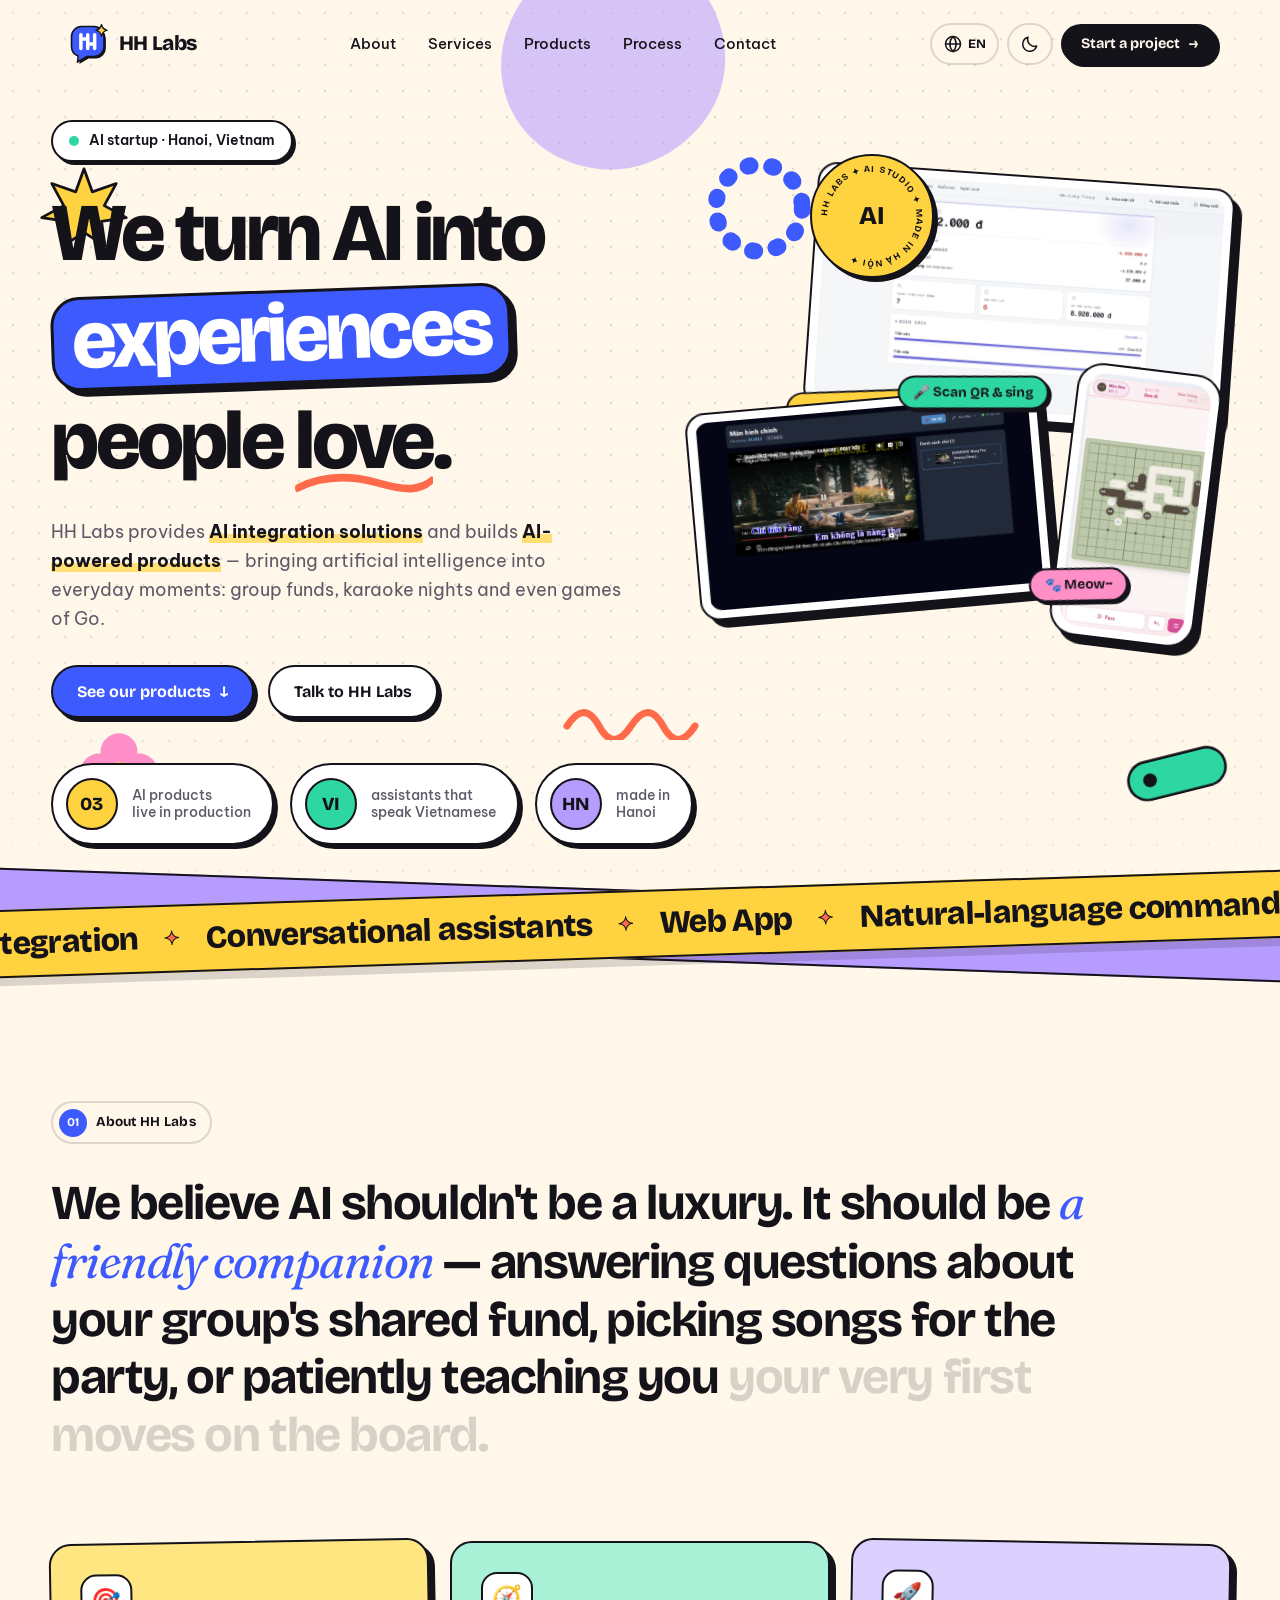
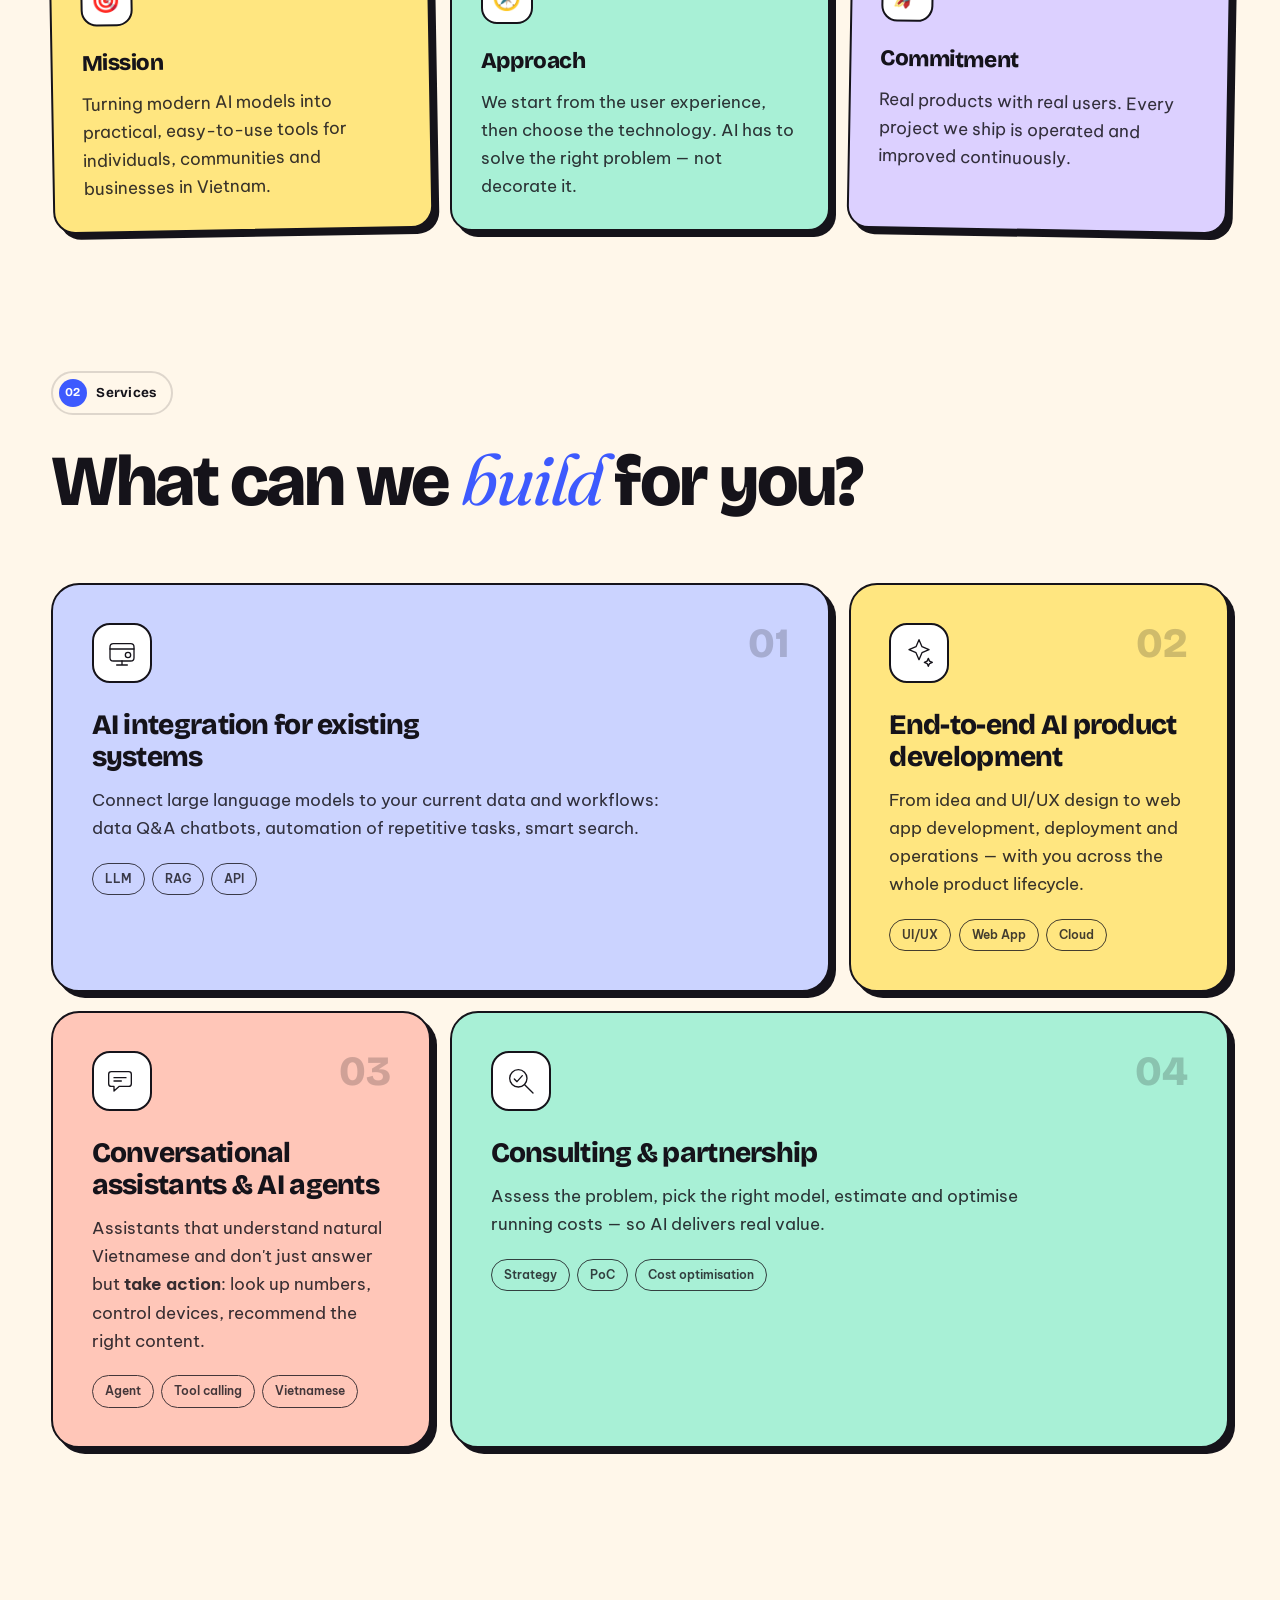
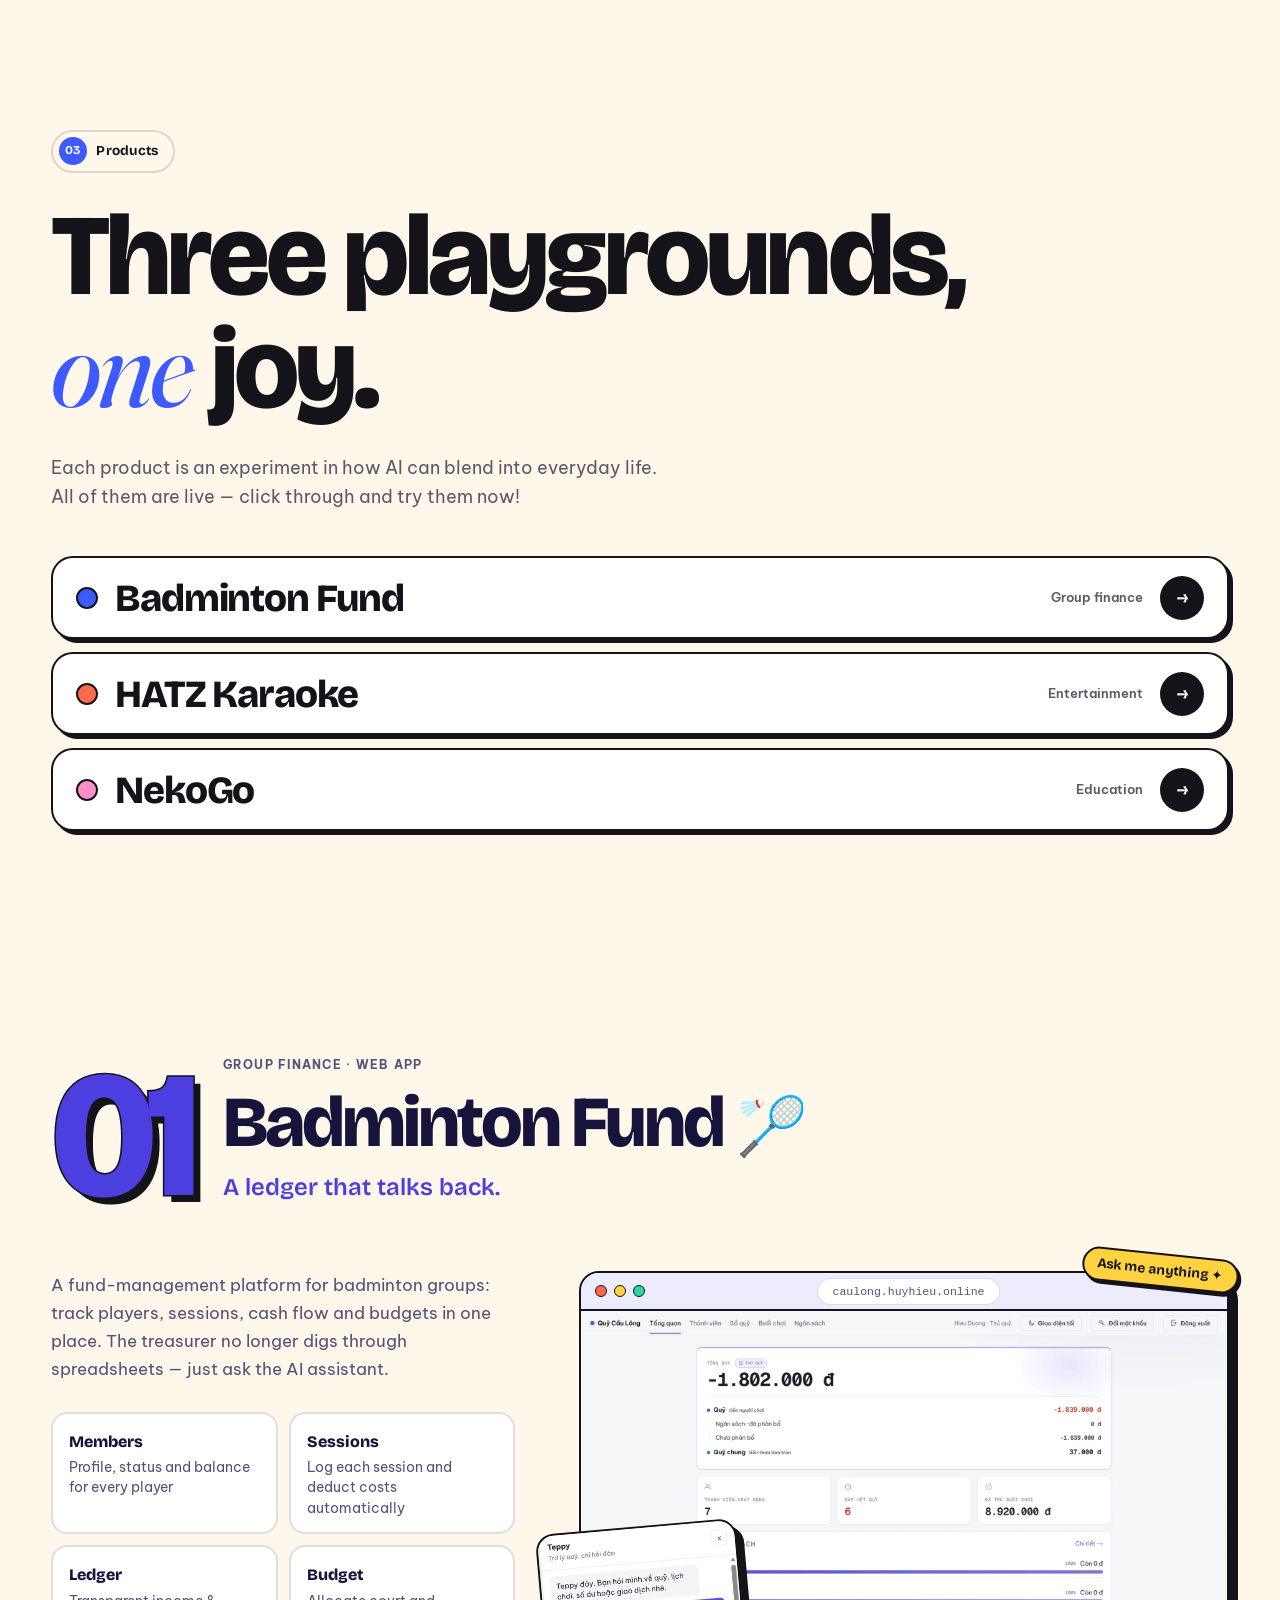
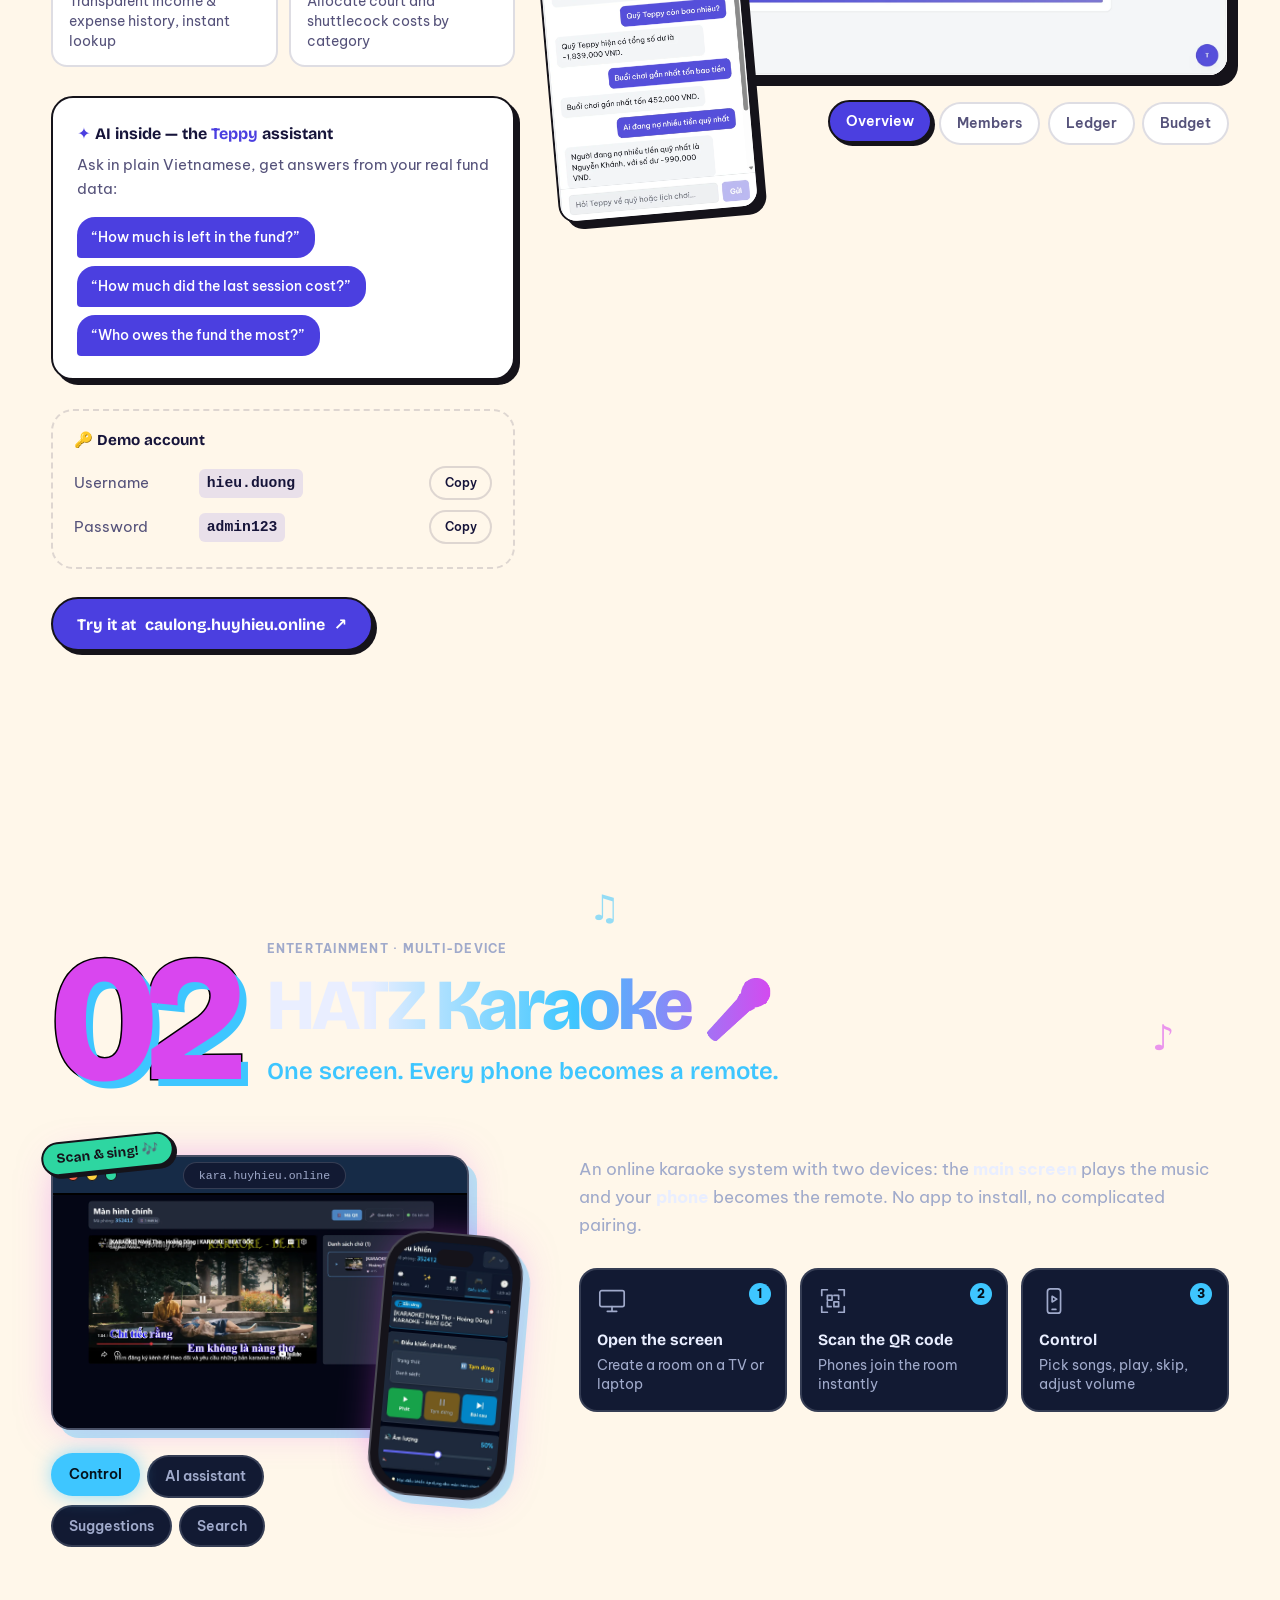
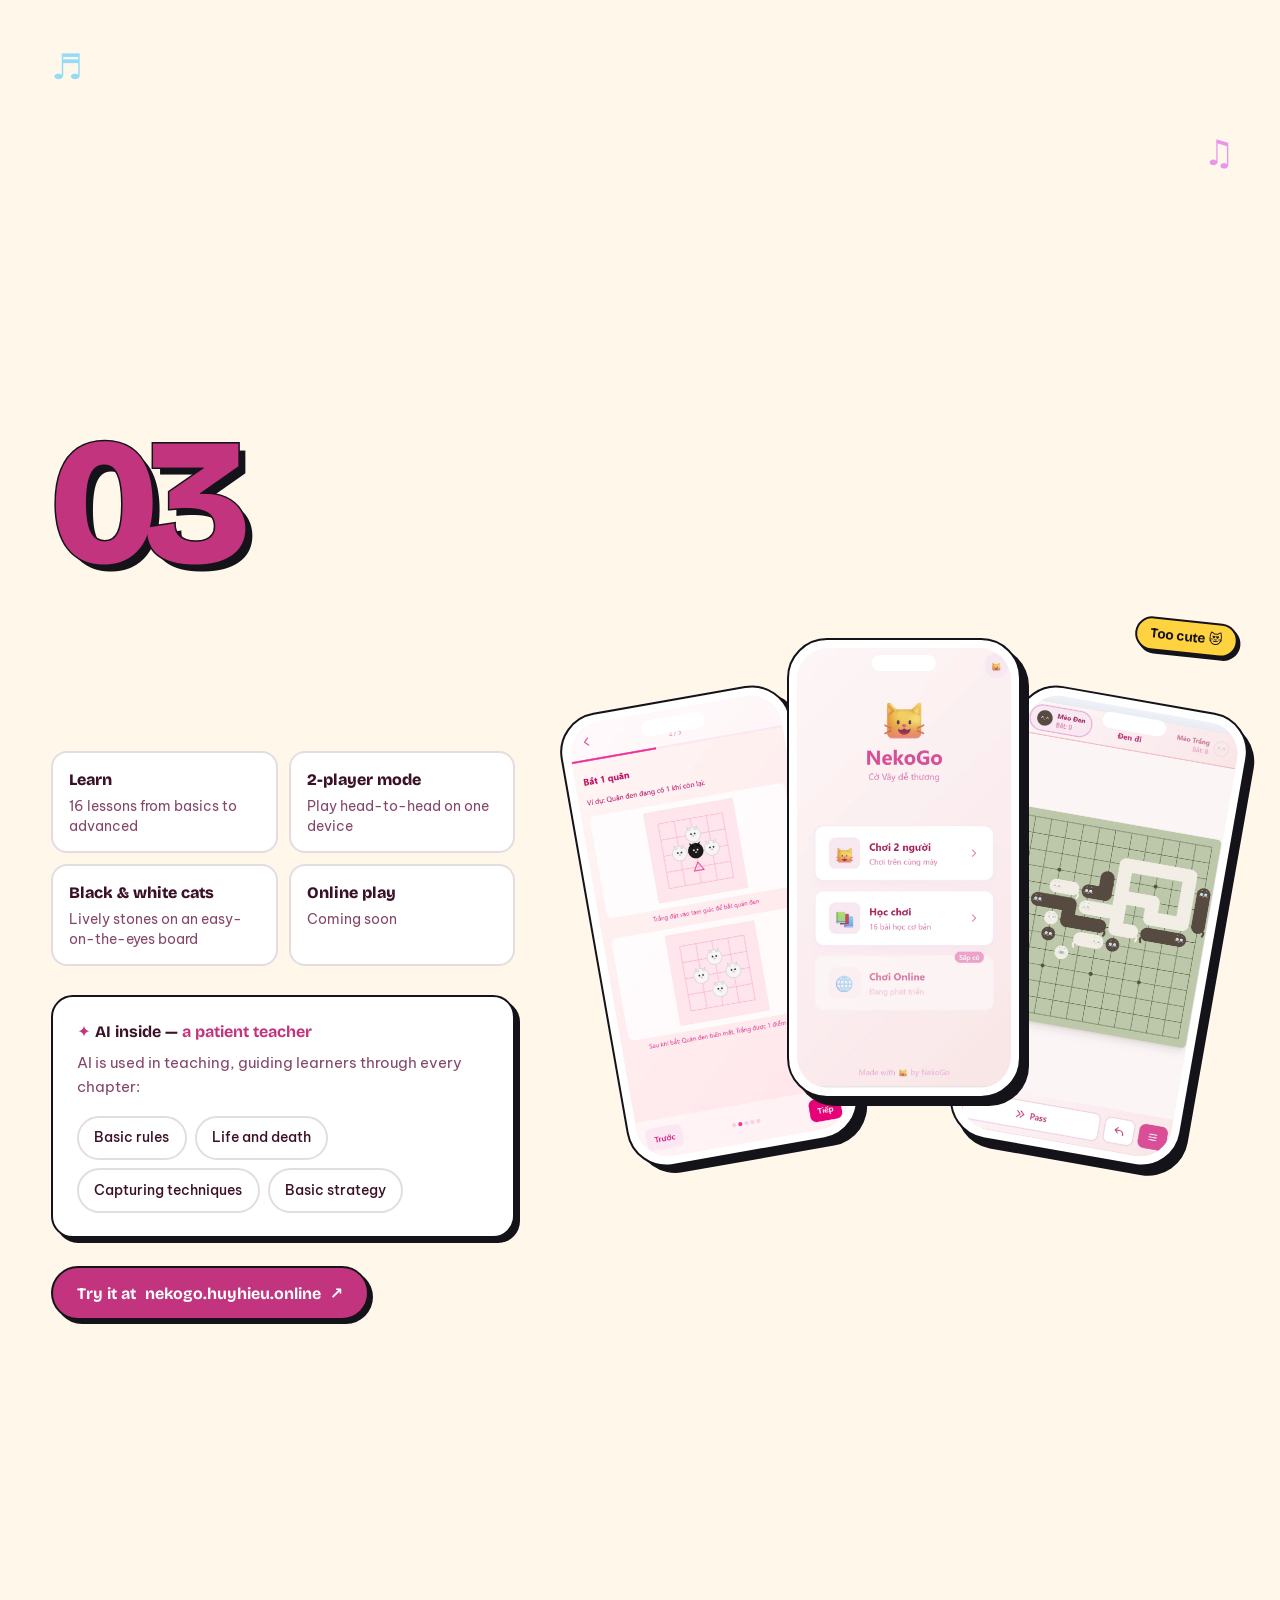
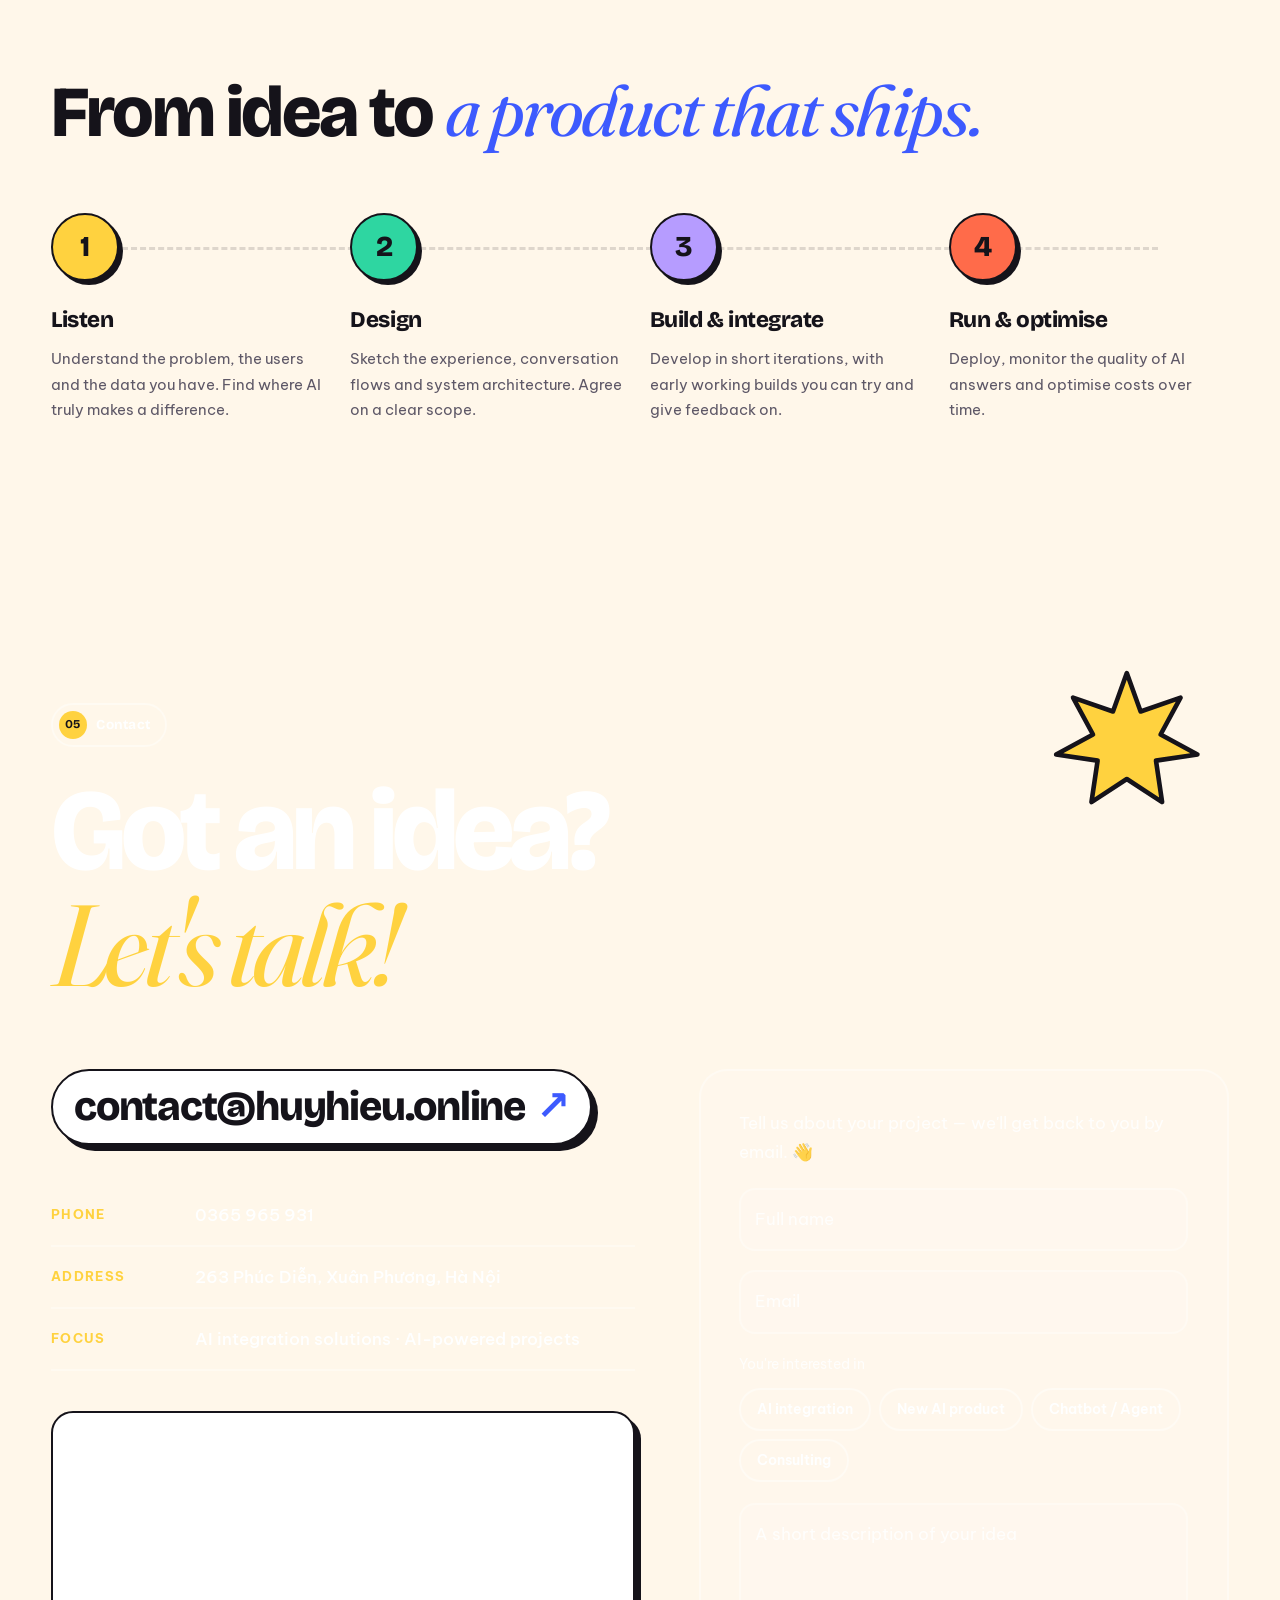
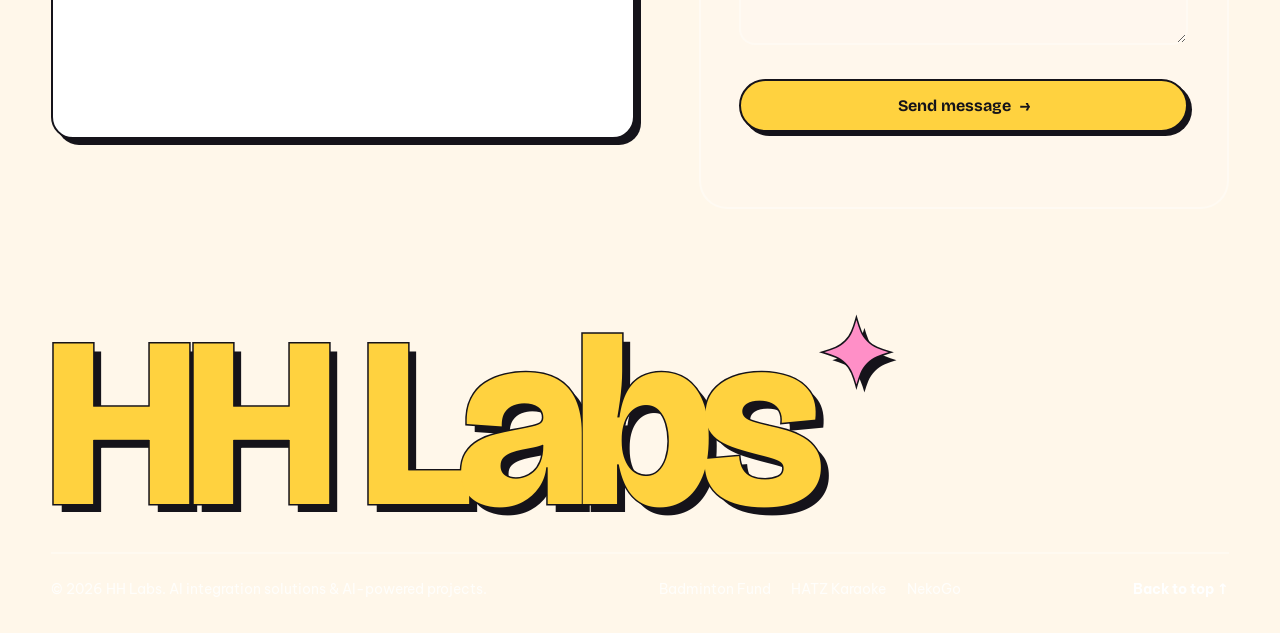
==== commit 0b70225e: "Use hhlab.huyhieu.online as the canonical site URL Co-Authored-By: Claude Opus 5.5 <noreply@anthropi" ====
--- a/index.html
+++ b/index.html
@@ -11,19 +11,19 @@
   <meta property="og:description" content="AI integration solutions &amp; AI-powered products, made in Hanoi.">
   <meta property="og:locale" content="en_US">
   <meta property="og:site_name" content="HH Labs">
-  <meta property="og:url" content="https://huyhieu.online/">
-  <meta property="og:image" content="https://huyhieu.online/assets/img/og-image.png">
+  <meta property="og:url" content="https://hhlab.huyhieu.online/">
+  <meta property="og:image" content="https://hhlab.huyhieu.online/assets/img/og-image.png">
   <meta property="og:image:width" content="1200">
   <meta property="og:image:height" content="630">
   <meta property="og:image:alt" content="HH Labs logo">
   <meta name="twitter:card" content="summary_large_image">
-  <link rel="canonical" href="https://huyhieu.online/">
-  <link rel="alternate" hreflang="en" href="https://huyhieu.online/">
-  <link rel="alternate" hreflang="vi" href="https://huyhieu.online/?lang=vi">
-  <link rel="alternate" hreflang="ja" href="https://huyhieu.online/?lang=ja">
-  <link rel="alternate" hreflang="ko" href="https://huyhieu.online/?lang=ko">
-  <link rel="alternate" hreflang="zh" href="https://huyhieu.online/?lang=zh">
-  <link rel="alternate" hreflang="x-default" href="https://huyhieu.online/">
+  <link rel="canonical" href="https://hhlab.huyhieu.online/">
+  <link rel="alternate" hreflang="en" href="https://hhlab.huyhieu.online/">
+  <link rel="alternate" hreflang="vi" href="https://hhlab.huyhieu.online/?lang=vi">
+  <link rel="alternate" hreflang="ja" href="https://hhlab.huyhieu.online/?lang=ja">
+  <link rel="alternate" hreflang="ko" href="https://hhlab.huyhieu.online/?lang=ko">
+  <link rel="alternate" hreflang="zh" href="https://hhlab.huyhieu.online/?lang=zh">
+  <link rel="alternate" hreflang="x-default" href="https://hhlab.huyhieu.online/">
   <link rel="icon" href="assets/img/favicon.svg" type="image/svg+xml">
   <link rel="icon" href="assets/img/favicon-32.png" sizes="32x32" type="image/png">
   <link rel="apple-touch-icon" href="assets/img/apple-touch-icon.png">
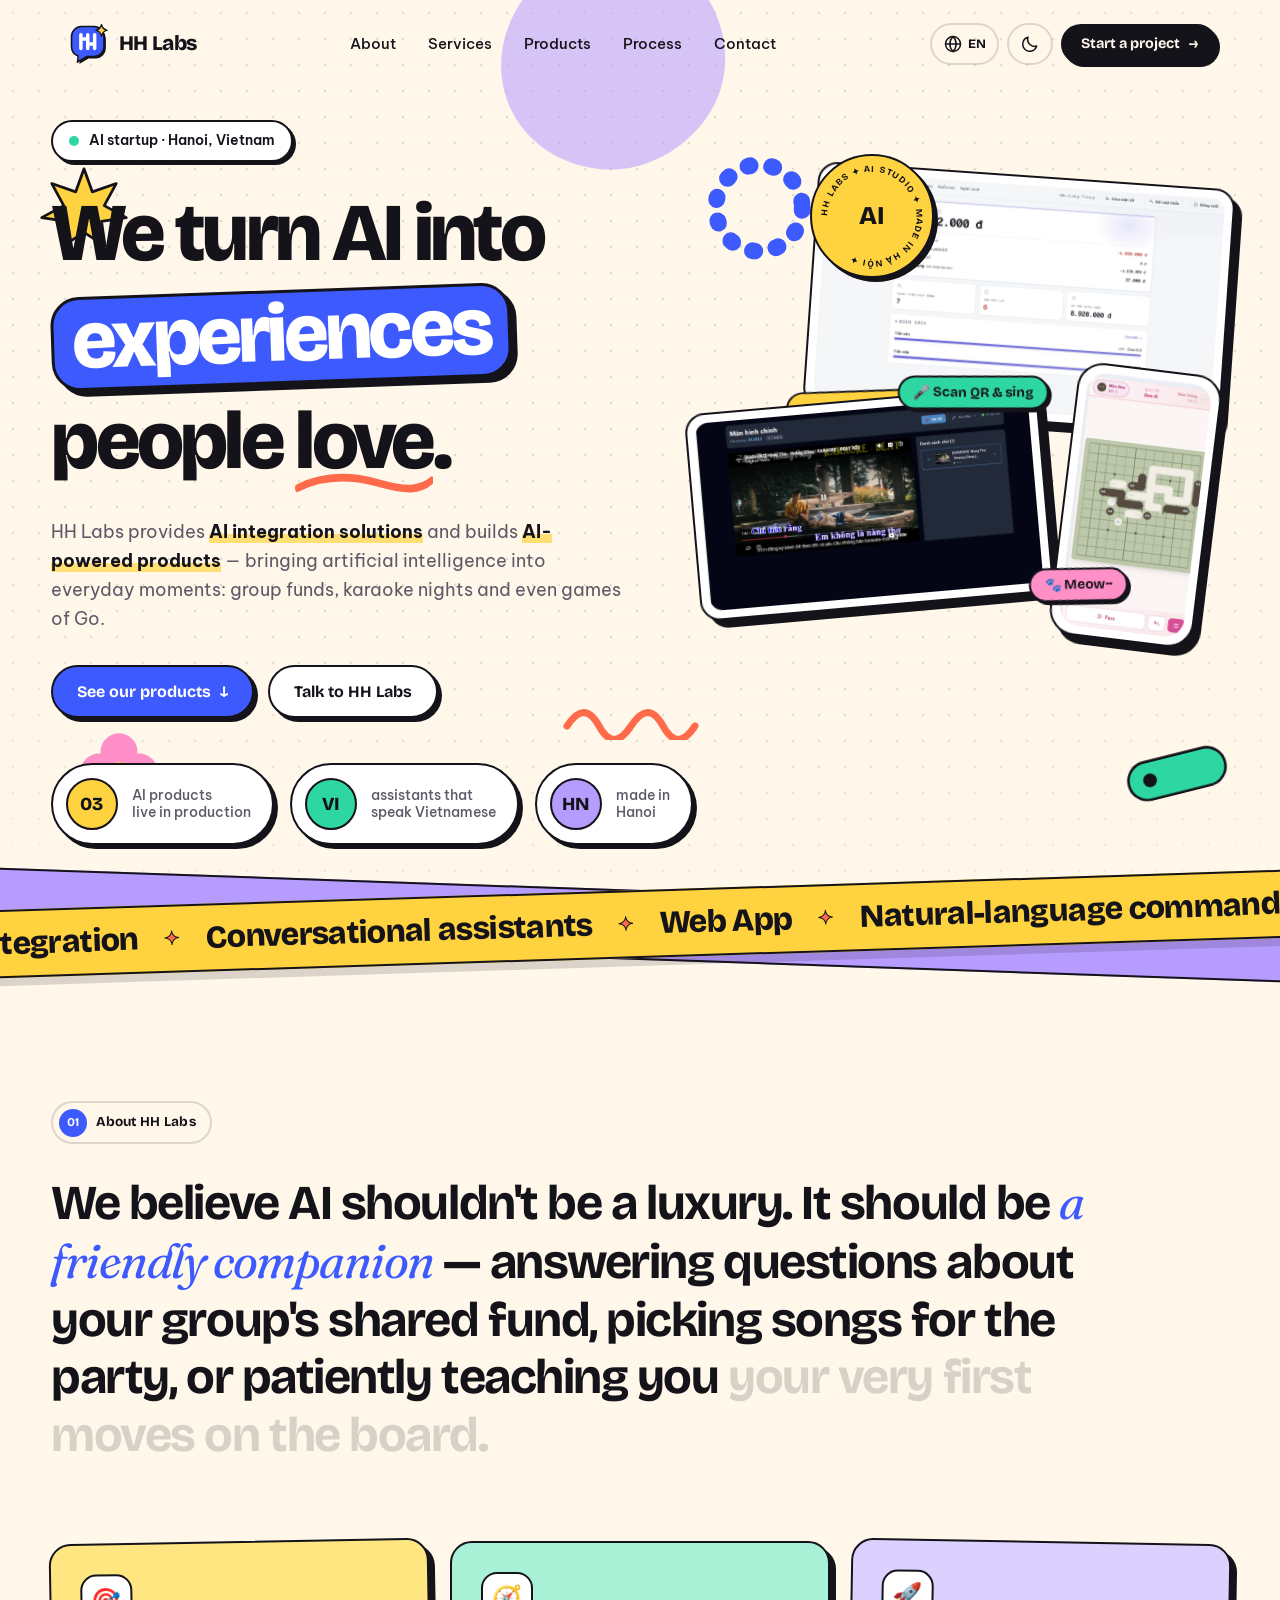
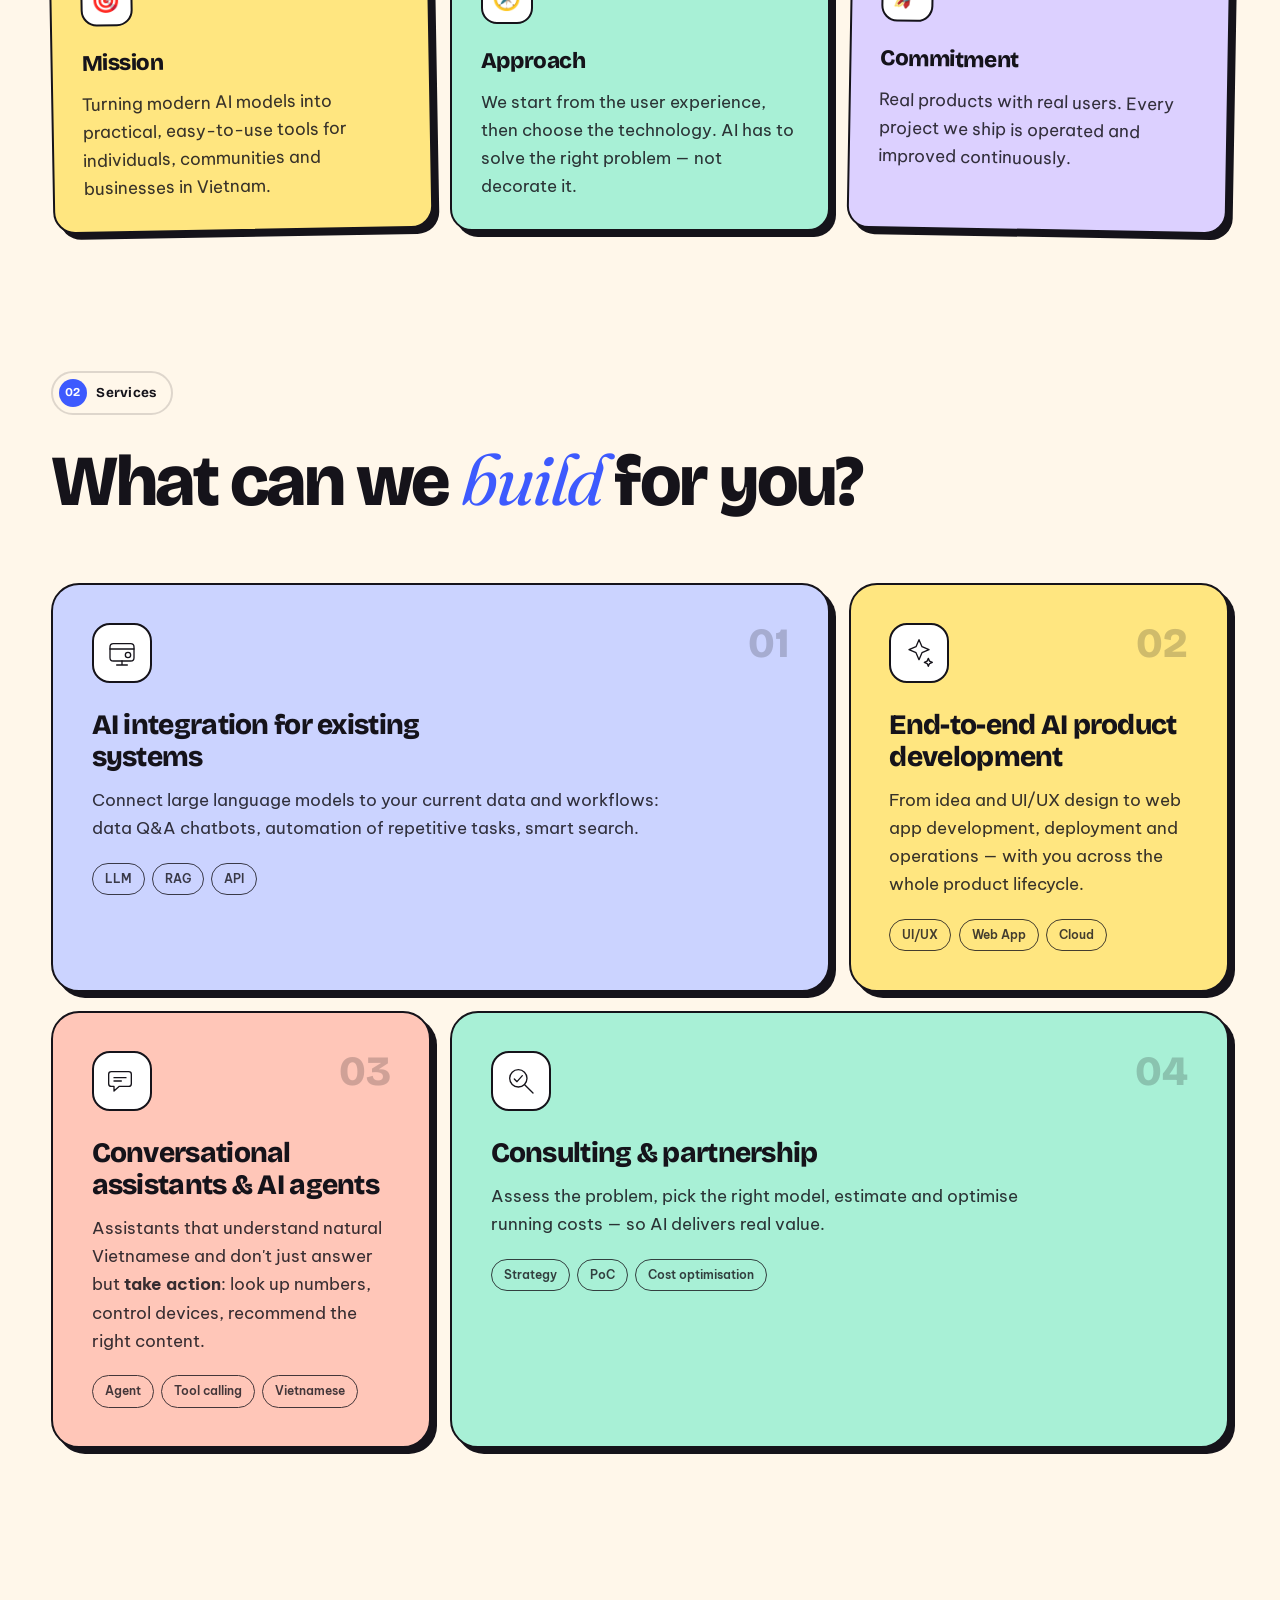
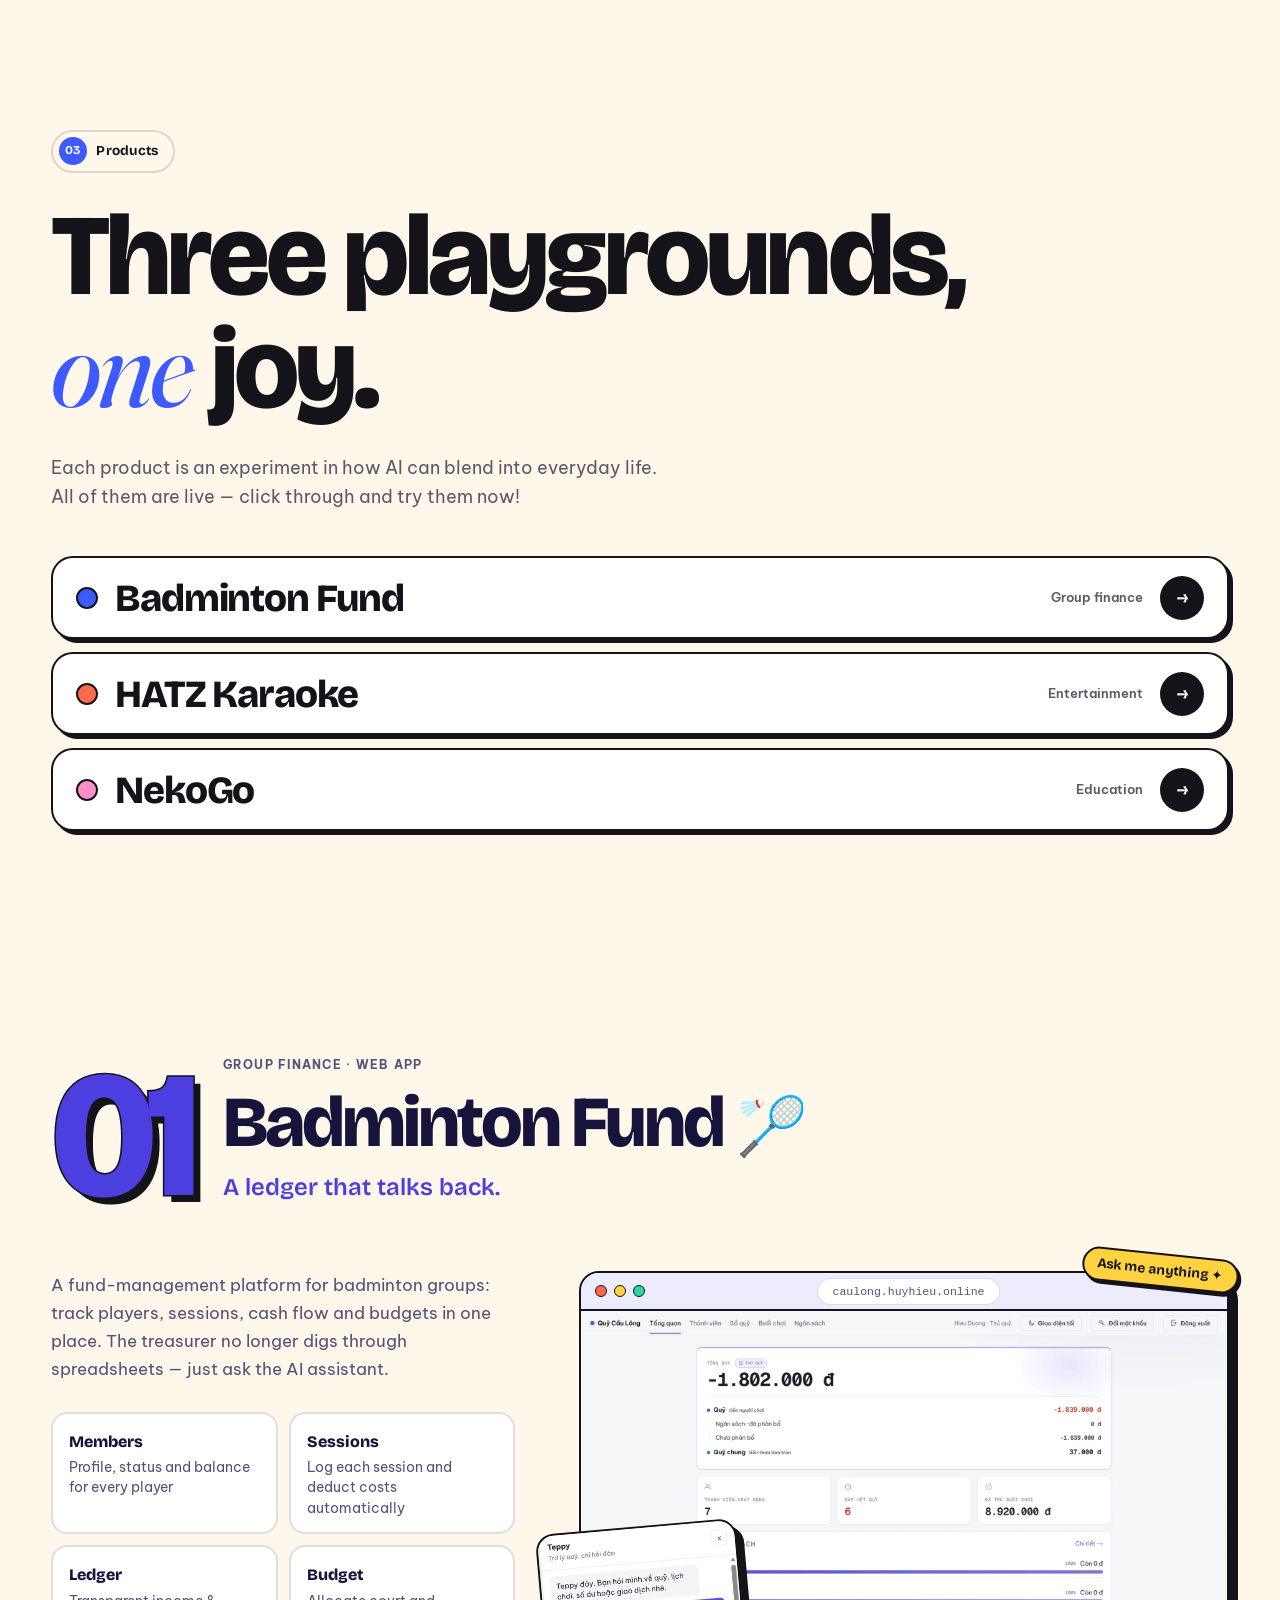
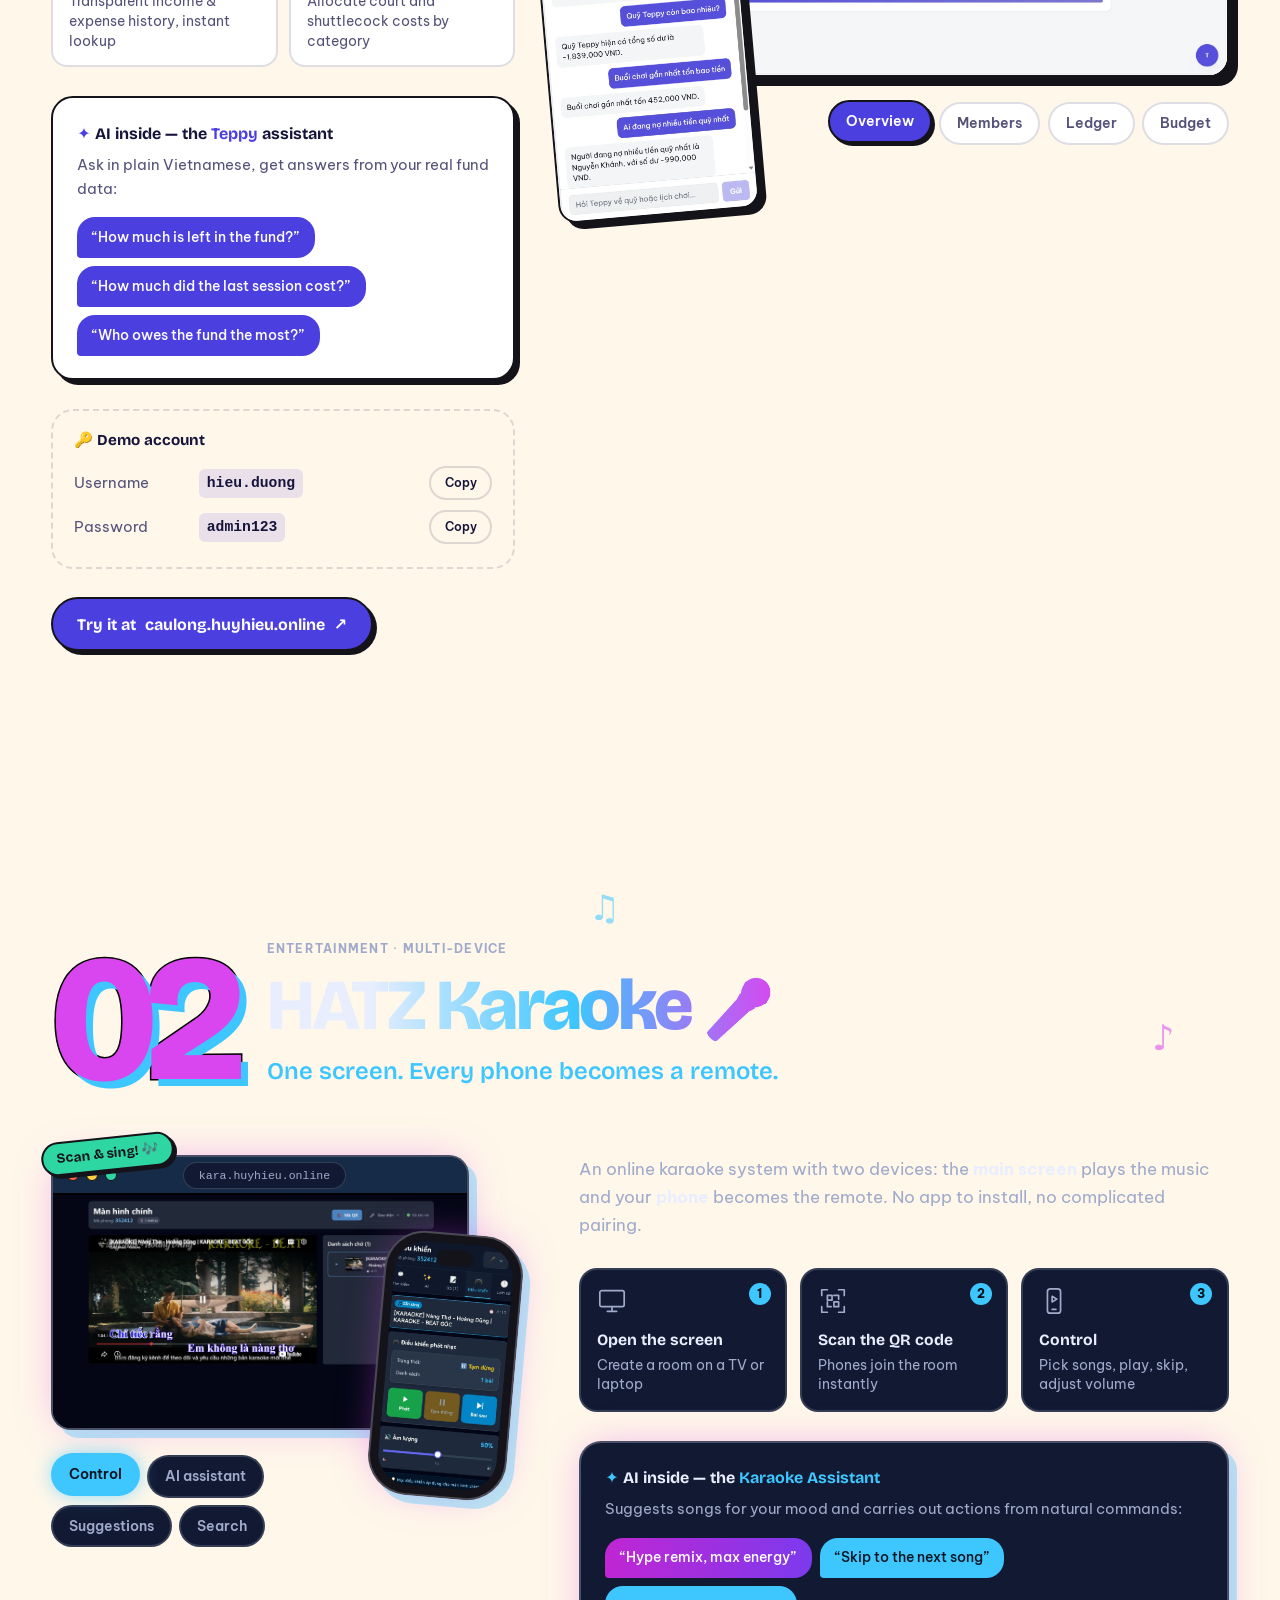
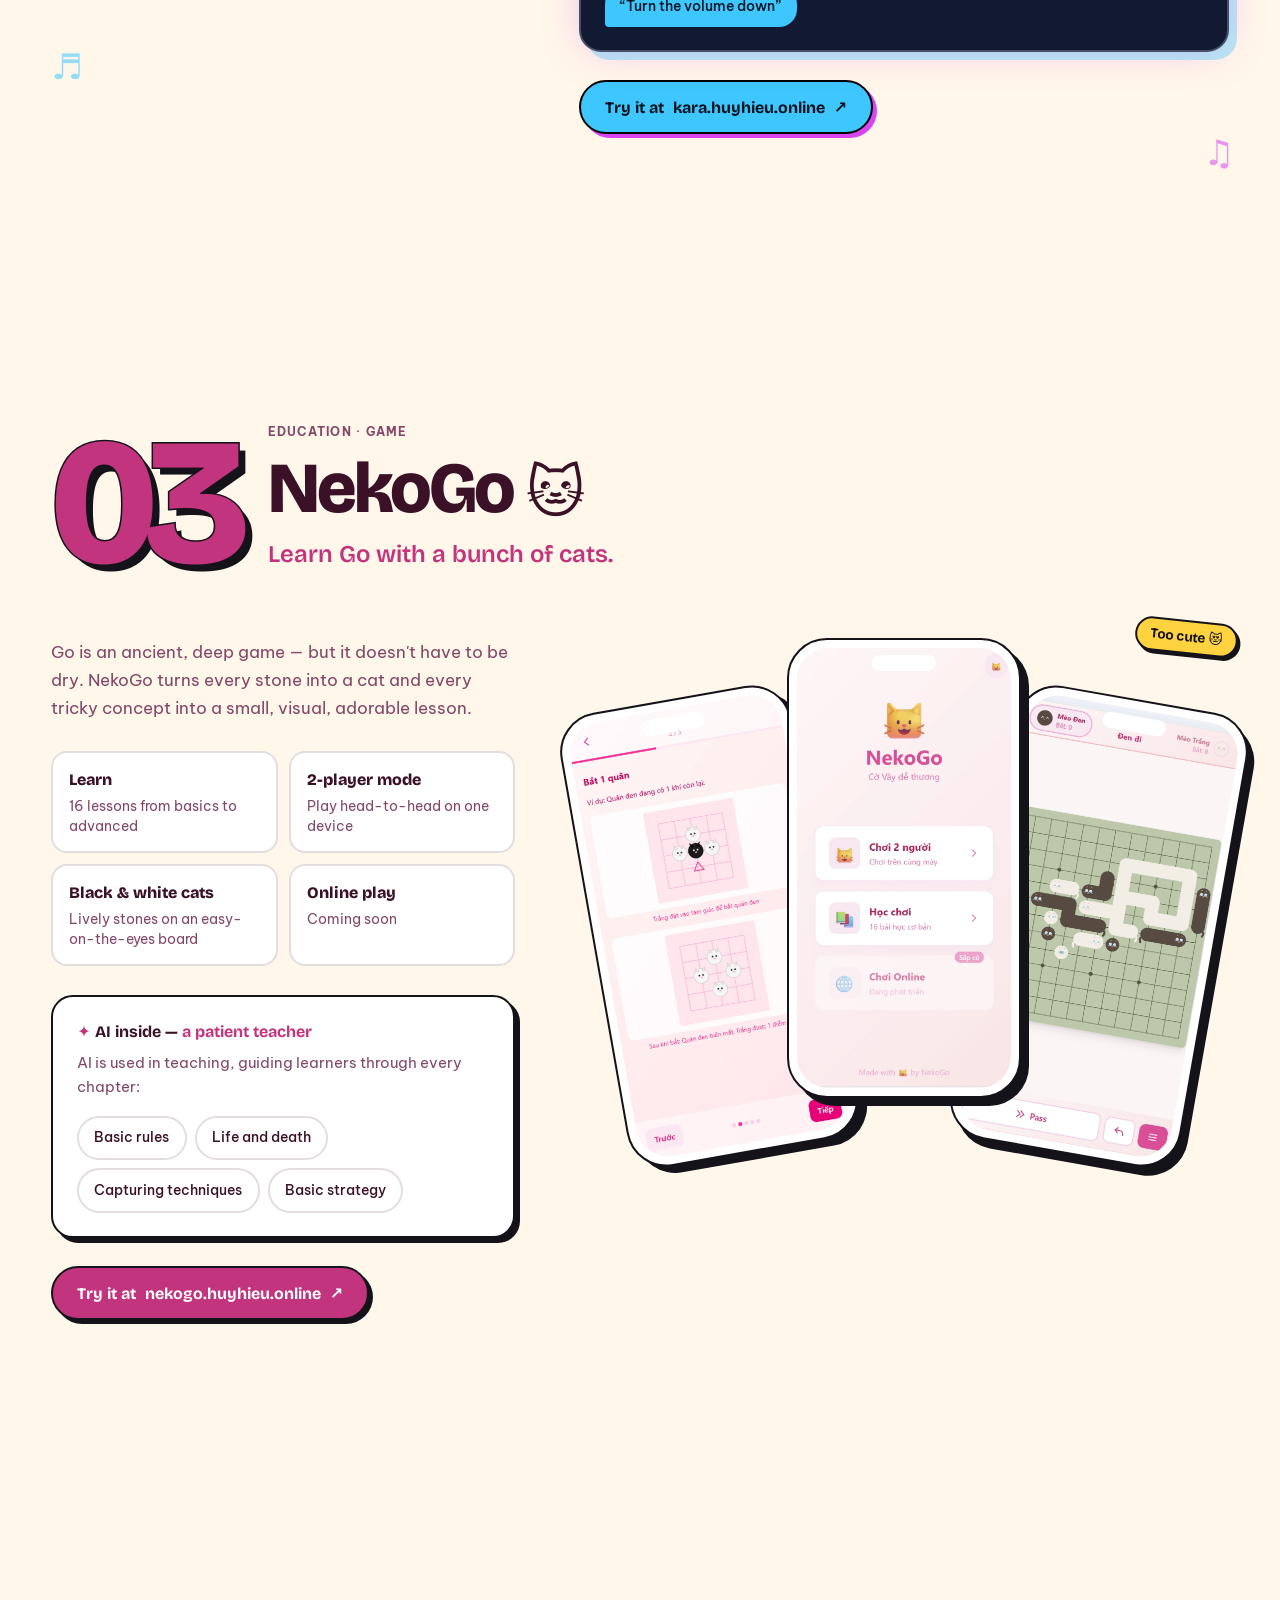
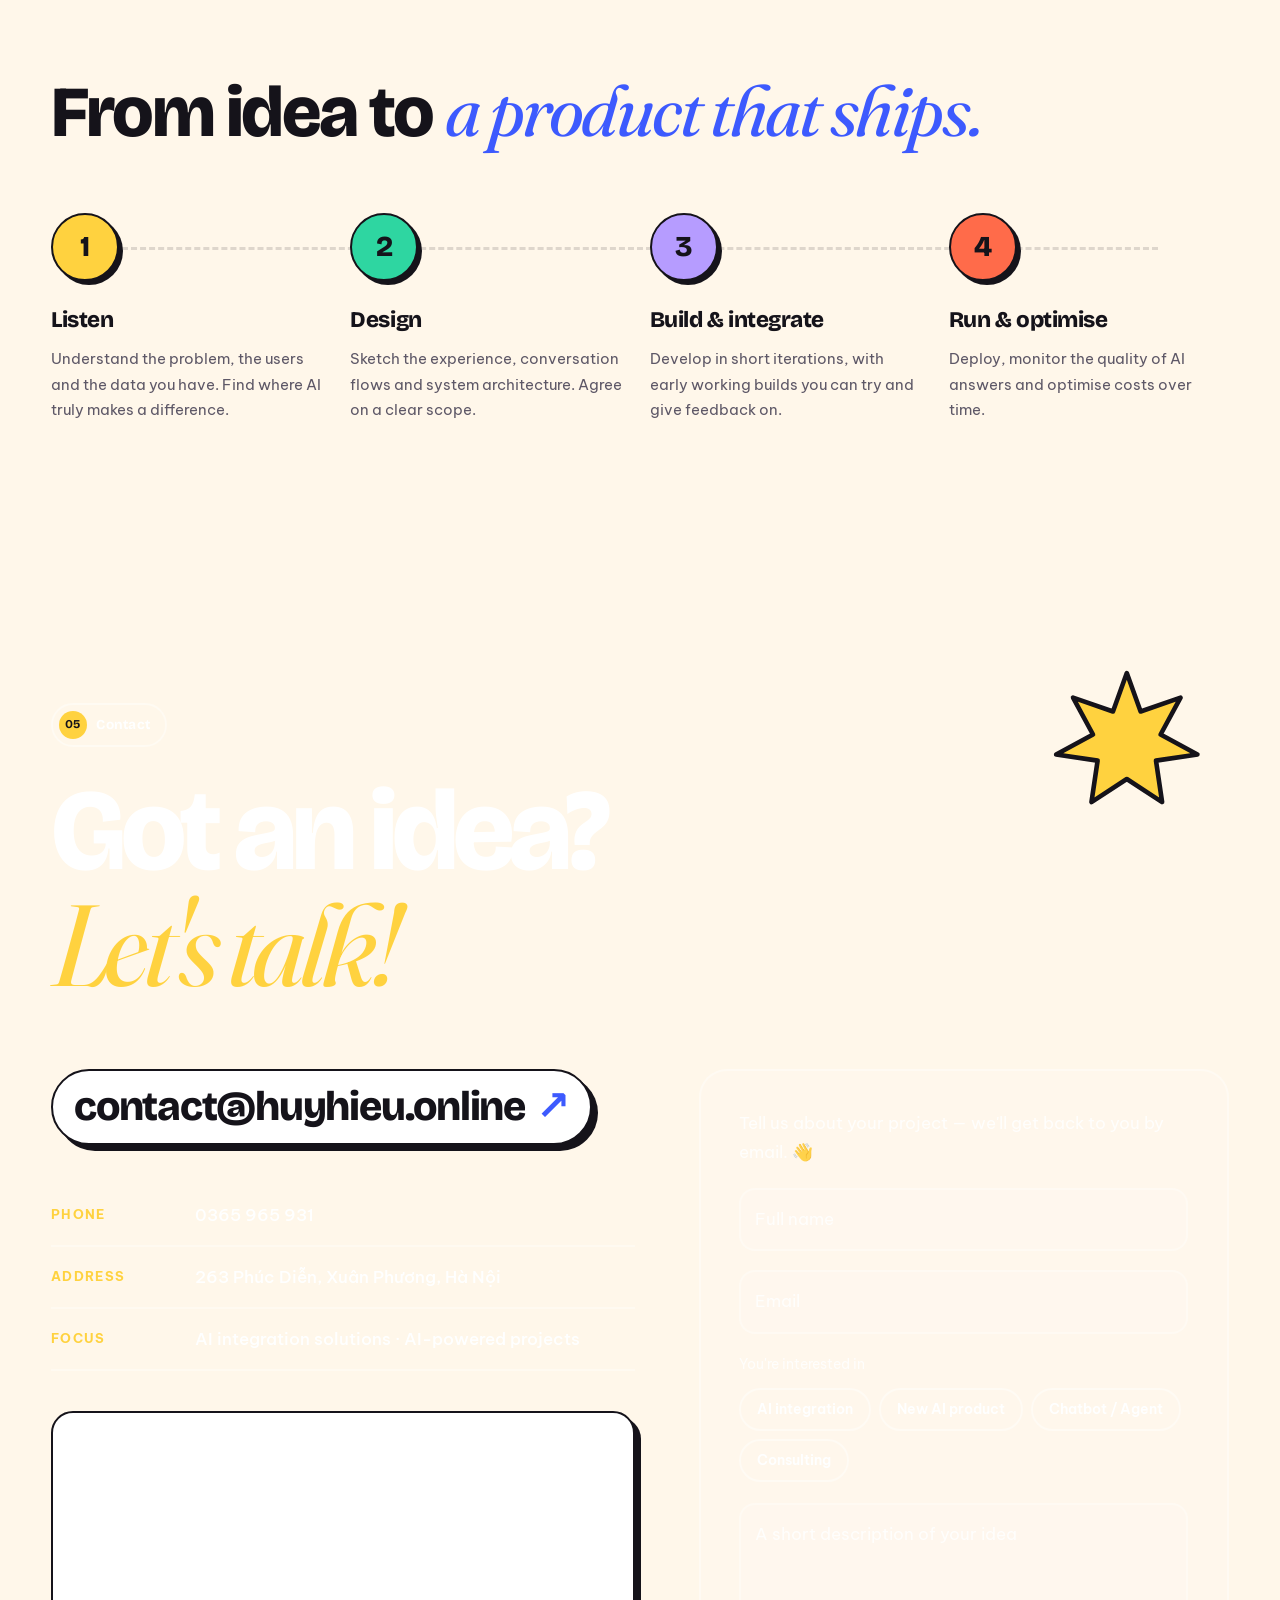
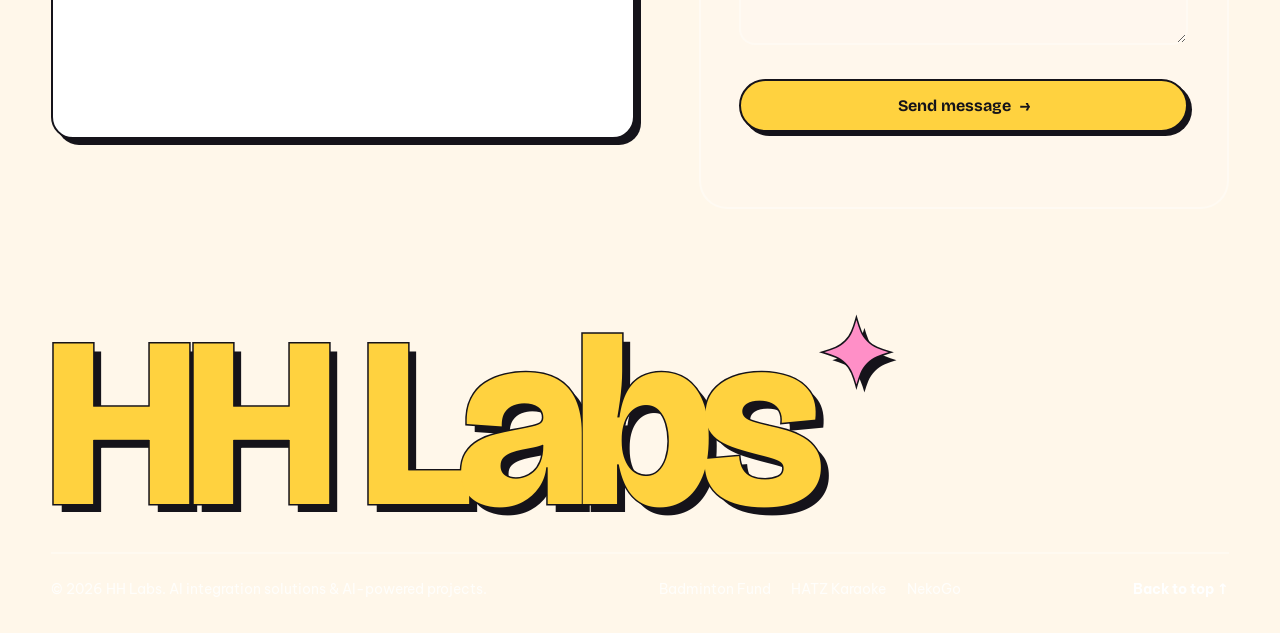
==== commit e267a077: "Use huyhieu.online (apex) as the canonical site URL Co-Authored-By: Claude Opus 5.5 <noreply@anthrop" ====
--- a/index.html
+++ b/index.html
@@ -11,19 +11,19 @@
   <meta property="og:description" content="AI integration solutions &amp; AI-powered products, made in Hanoi.">
   <meta property="og:locale" content="en_US">
   <meta property="og:site_name" content="HH Labs">
-  <meta property="og:url" content="https://hhlab.huyhieu.online/">
-  <meta property="og:image" content="https://hhlab.huyhieu.online/assets/img/og-image.png">
+  <meta property="og:url" content="https://huyhieu.online/">
+  <meta property="og:image" content="https://huyhieu.online/assets/img/og-image.png">
   <meta property="og:image:width" content="1200">
   <meta property="og:image:height" content="630">
   <meta property="og:image:alt" content="HH Labs logo">
   <meta name="twitter:card" content="summary_large_image">
-  <link rel="canonical" href="https://hhlab.huyhieu.online/">
-  <link rel="alternate" hreflang="en" href="https://hhlab.huyhieu.online/">
-  <link rel="alternate" hreflang="vi" href="https://hhlab.huyhieu.online/?lang=vi">
-  <link rel="alternate" hreflang="ja" href="https://hhlab.huyhieu.online/?lang=ja">
-  <link rel="alternate" hreflang="ko" href="https://hhlab.huyhieu.online/?lang=ko">
-  <link rel="alternate" hreflang="zh" href="https://hhlab.huyhieu.online/?lang=zh">
-  <link rel="alternate" hreflang="x-default" href="https://hhlab.huyhieu.online/">
+  <link rel="canonical" href="https://huyhieu.online/">
+  <link rel="alternate" hreflang="en" href="https://huyhieu.online/">
+  <link rel="alternate" hreflang="vi" href="https://huyhieu.online/?lang=vi">
+  <link rel="alternate" hreflang="ja" href="https://huyhieu.online/?lang=ja">
+  <link rel="alternate" hreflang="ko" href="https://huyhieu.online/?lang=ko">
+  <link rel="alternate" hreflang="zh" href="https://huyhieu.online/?lang=zh">
+  <link rel="alternate" hreflang="x-default" href="https://huyhieu.online/">
   <link rel="icon" href="assets/img/favicon.svg" type="image/svg+xml">
   <link rel="icon" href="assets/img/favicon-32.png" sizes="32x32" type="image/png">
   <link rel="apple-touch-icon" href="assets/img/apple-touch-icon.png">
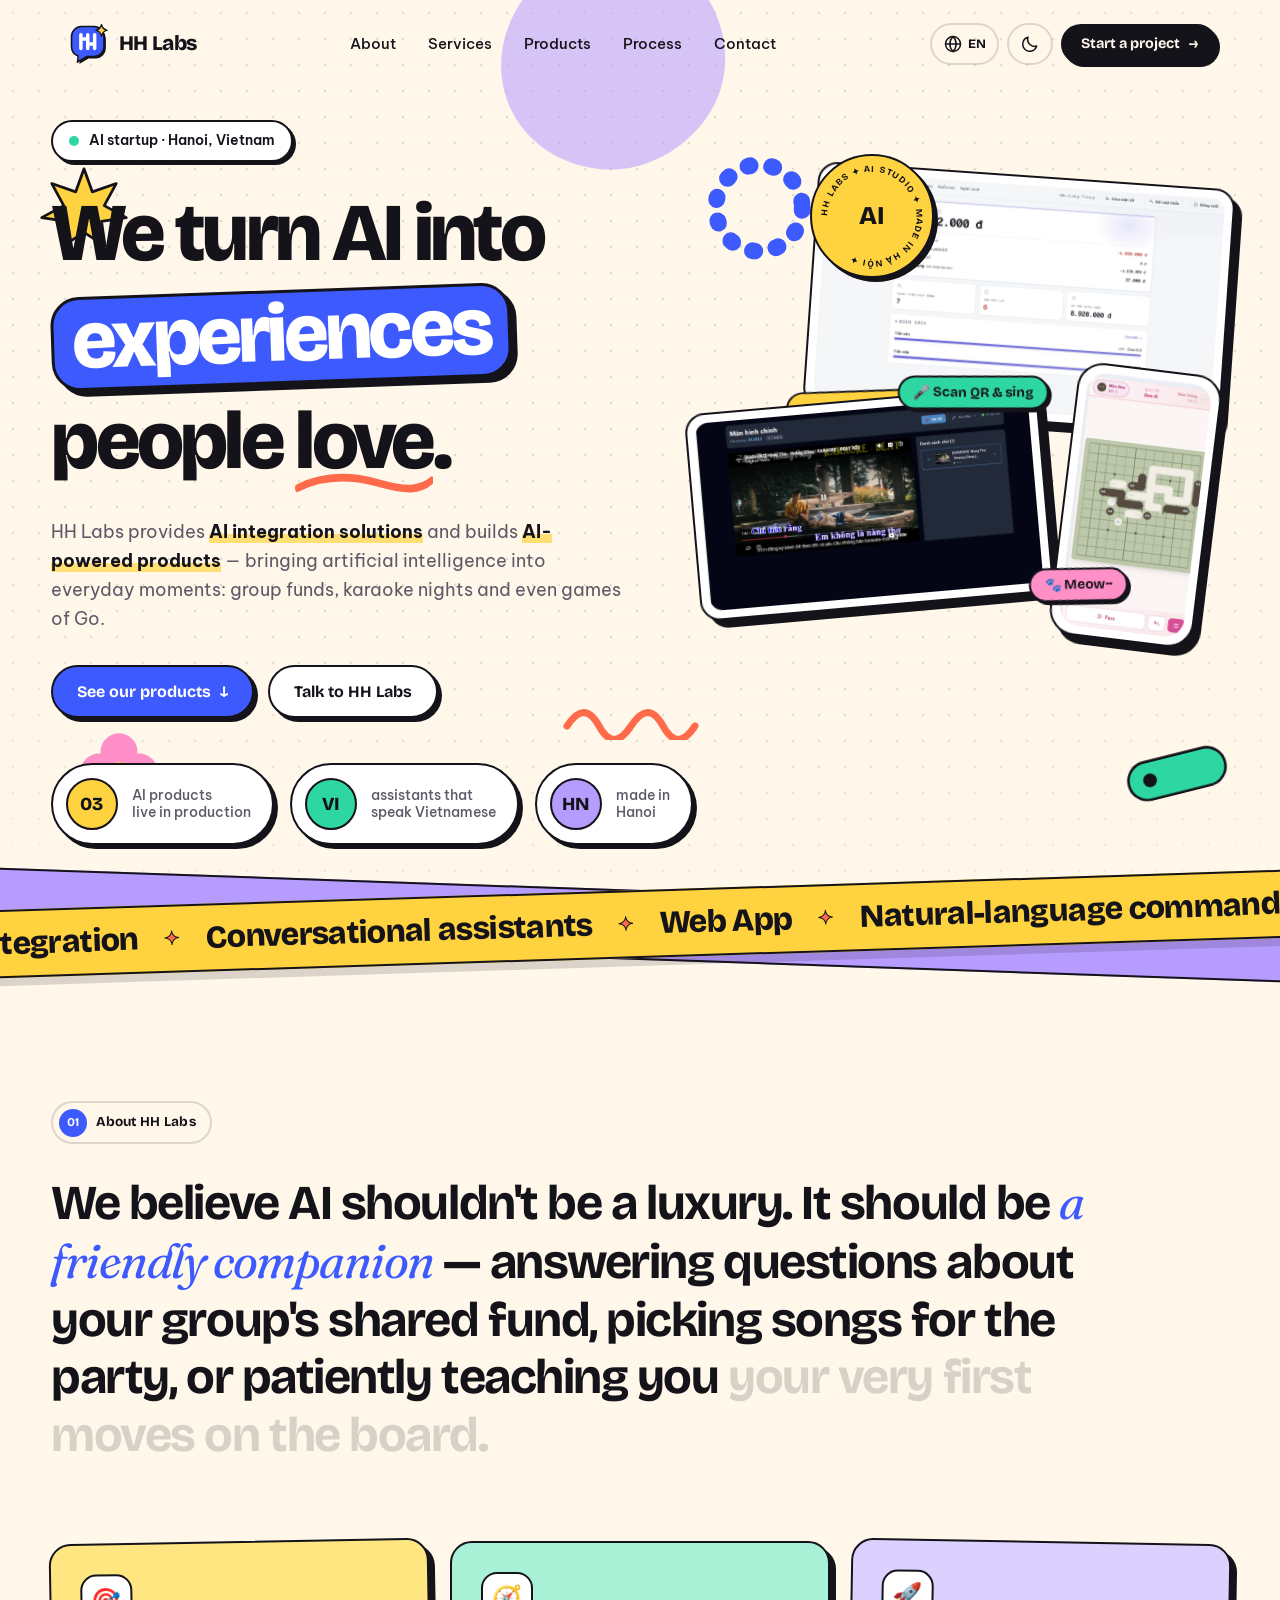
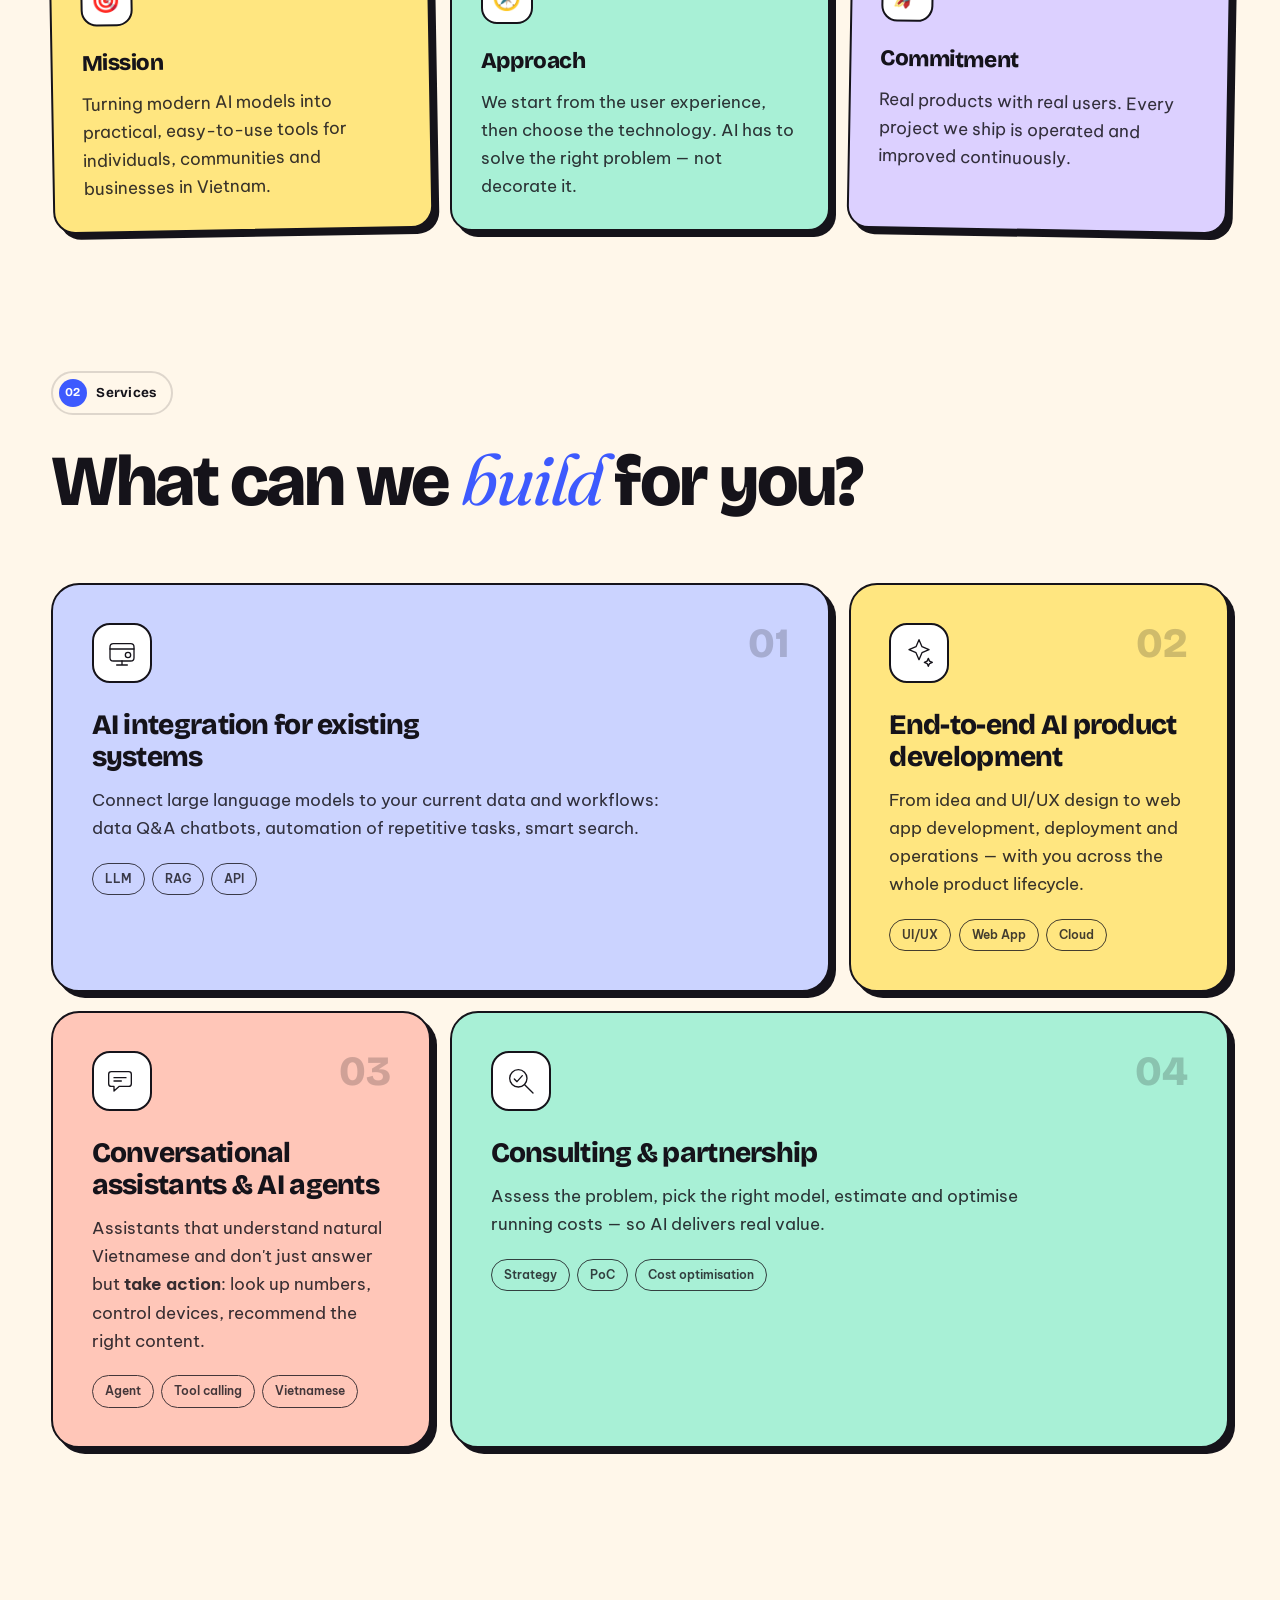
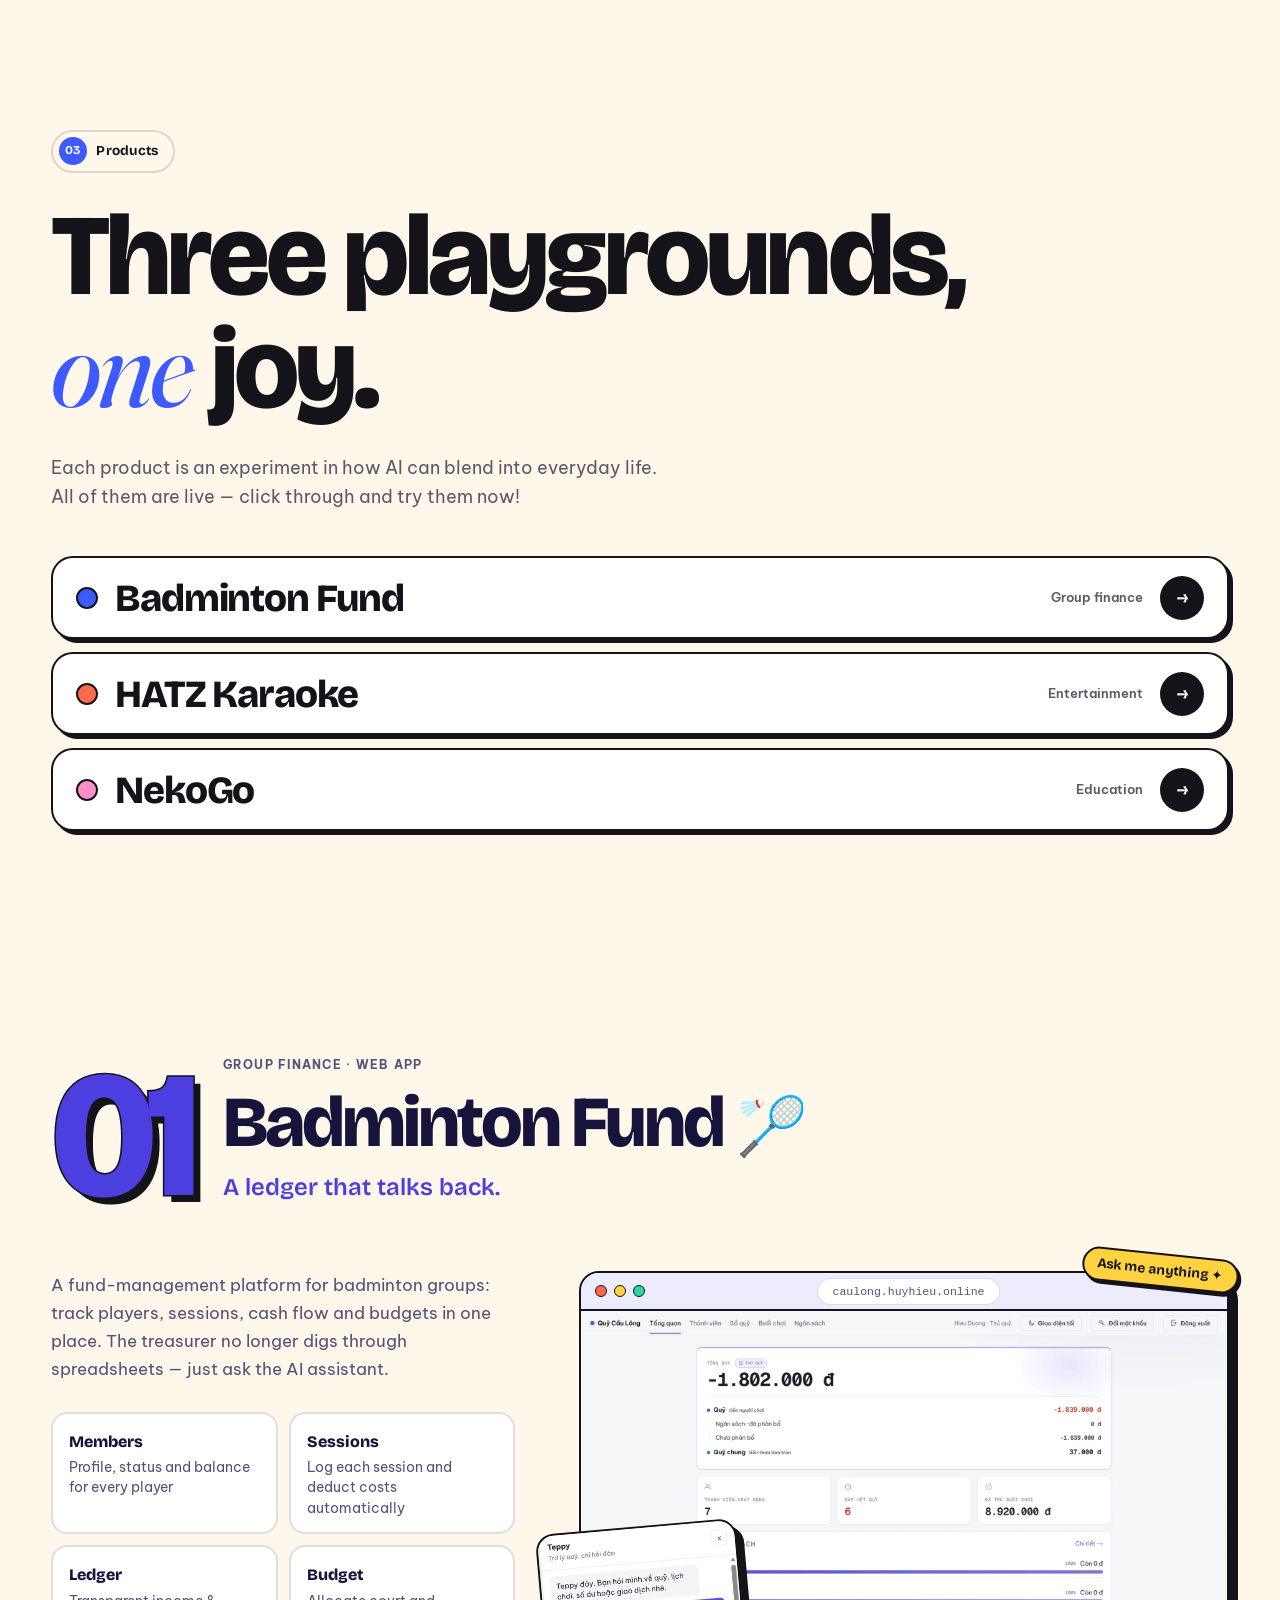
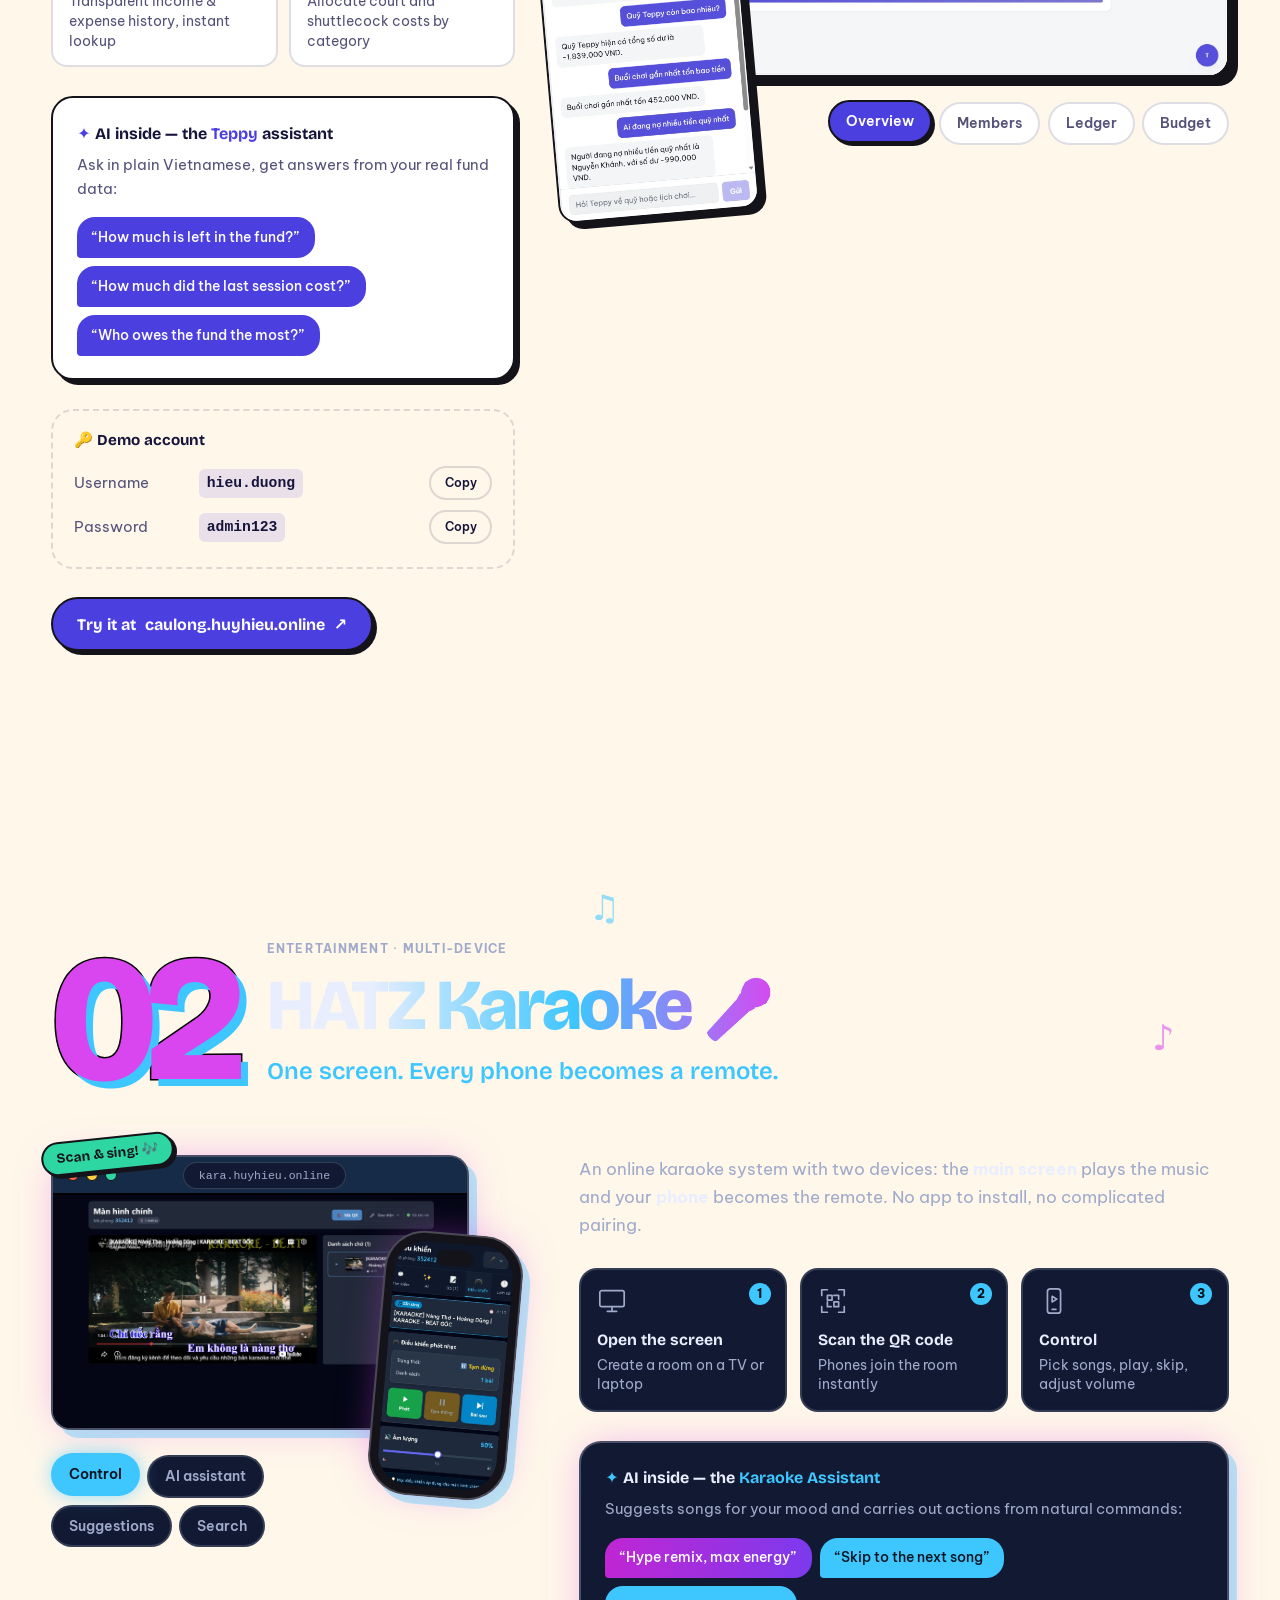
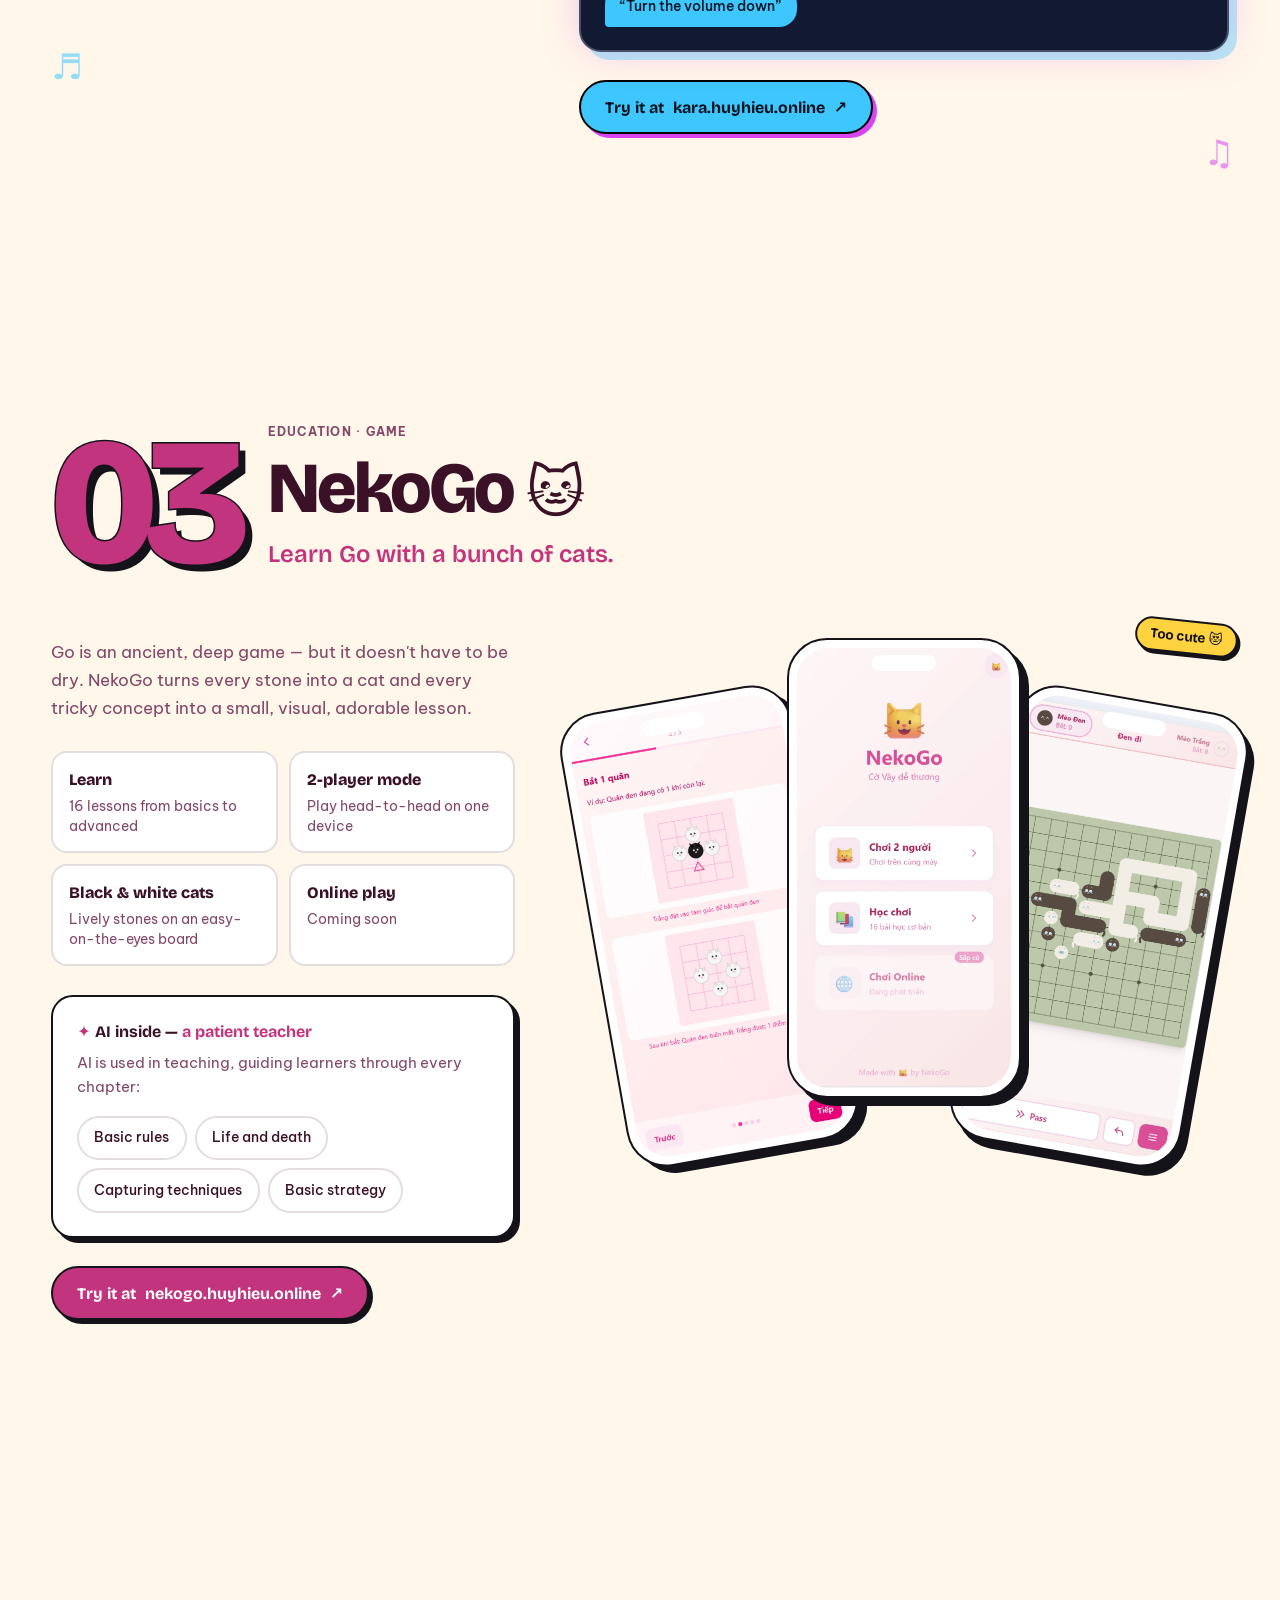
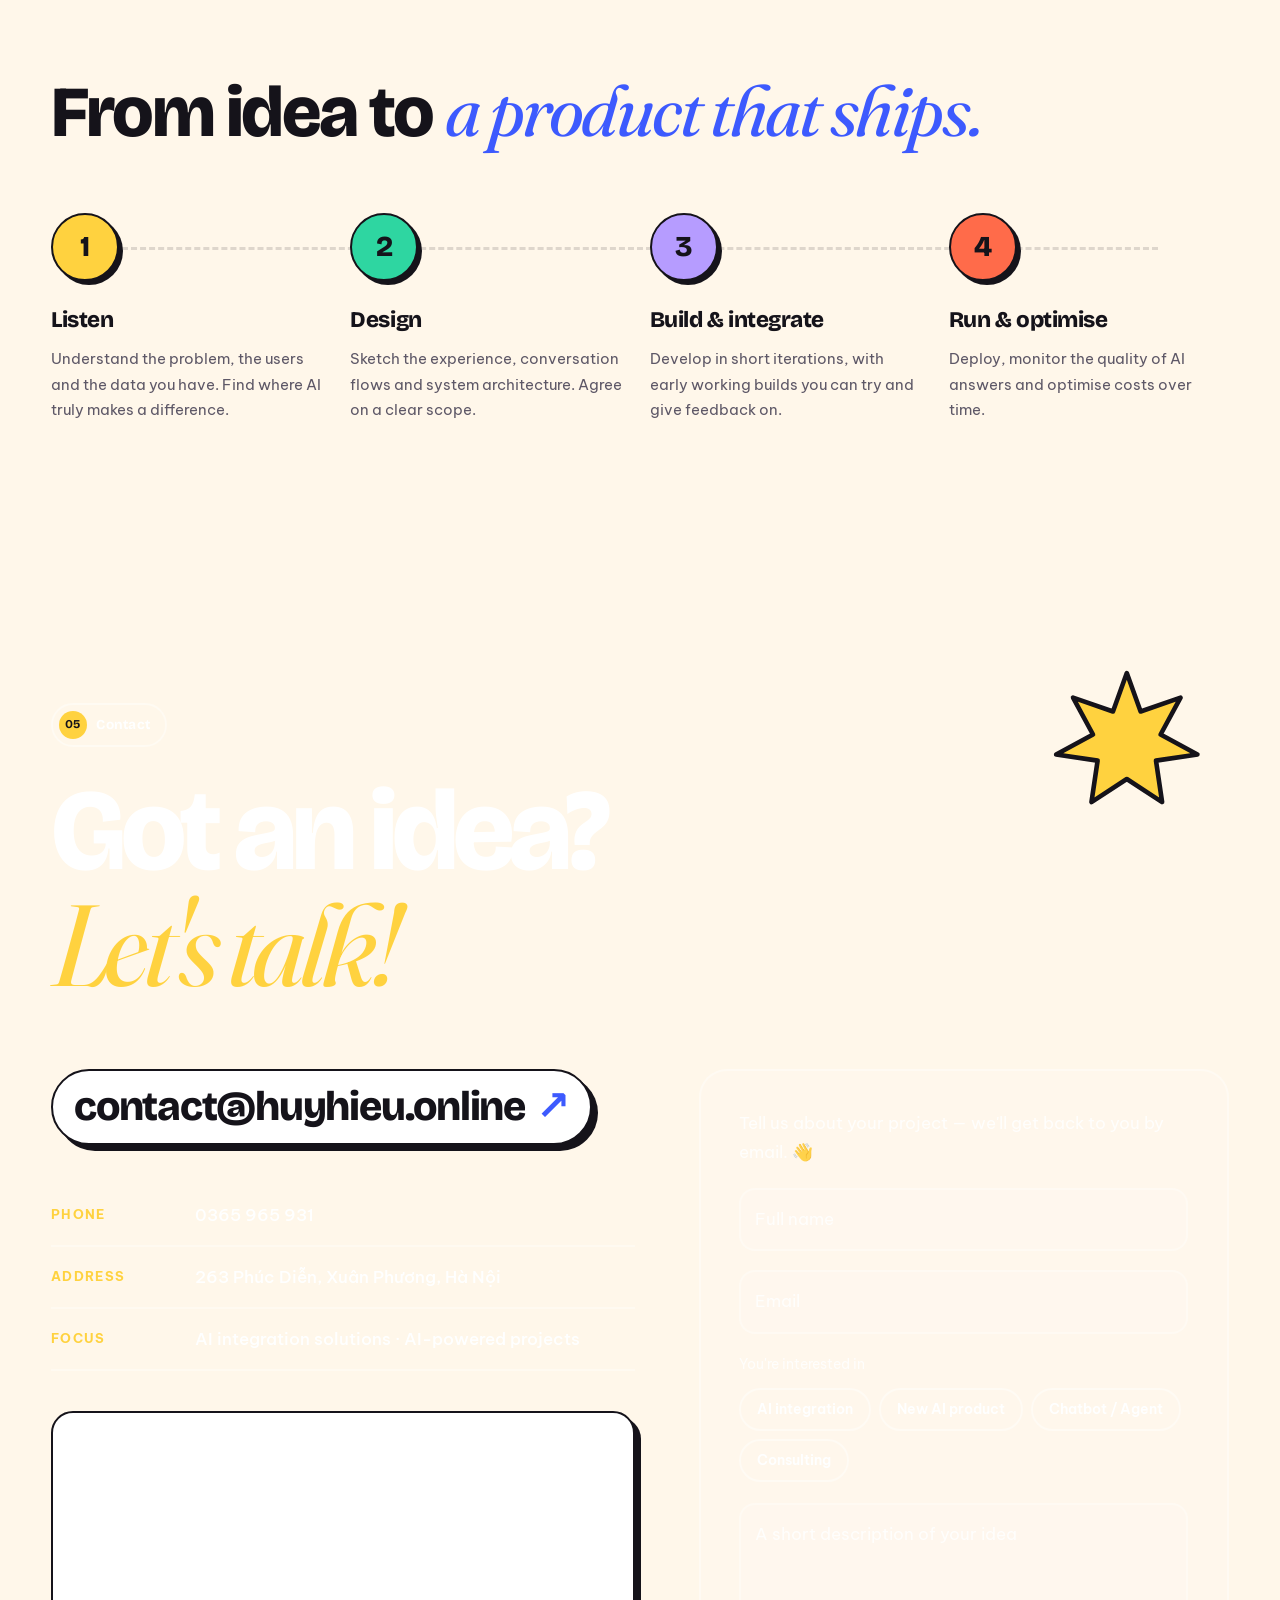
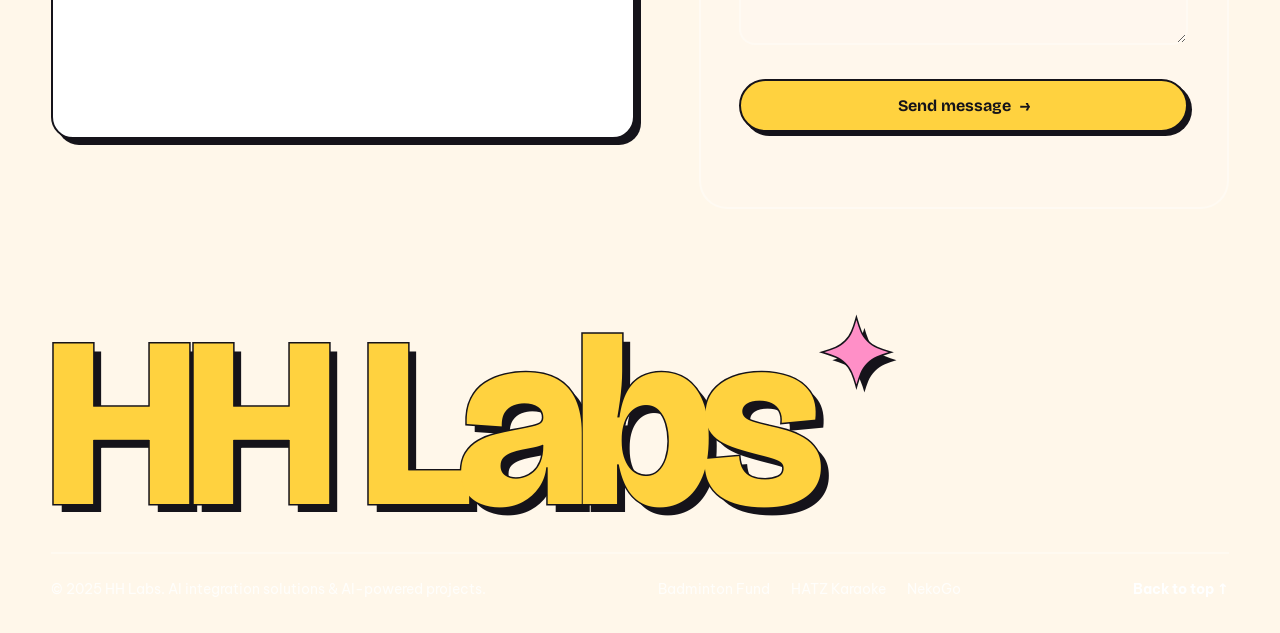
==== commit 84187229: "Set footer copyright year to 2025 Co-Authored-By: Claude Opus 5.5 <noreply@anthropic.com>" ====
--- a/index.html
+++ b/index.html
@@ -659,7 +659,7 @@
     <div class="container">
       <div class="footer__big" aria-hidden="true">HH Labs<span>✦</span></div>
       <div class="footer__row">
-        <p>© <span id="year">2026</span> HH Labs. <span data-i18n="footer.copy">AI integration solutions &amp; AI-powered projects.</span></p>
+        <p>© 2025 HH Labs. <span data-i18n="footer.copy">AI integration solutions &amp; AI-powered projects.</span></p>
         <nav aria-label="Products">
           <a href="https://caulong.huyhieu.online" target="_blank" rel="noopener" data-i18n="p1.name">Badminton Fund</a>
           <a href="https://kara.huyhieu.online" target="_blank" rel="noopener">HATZ Karaoke</a>
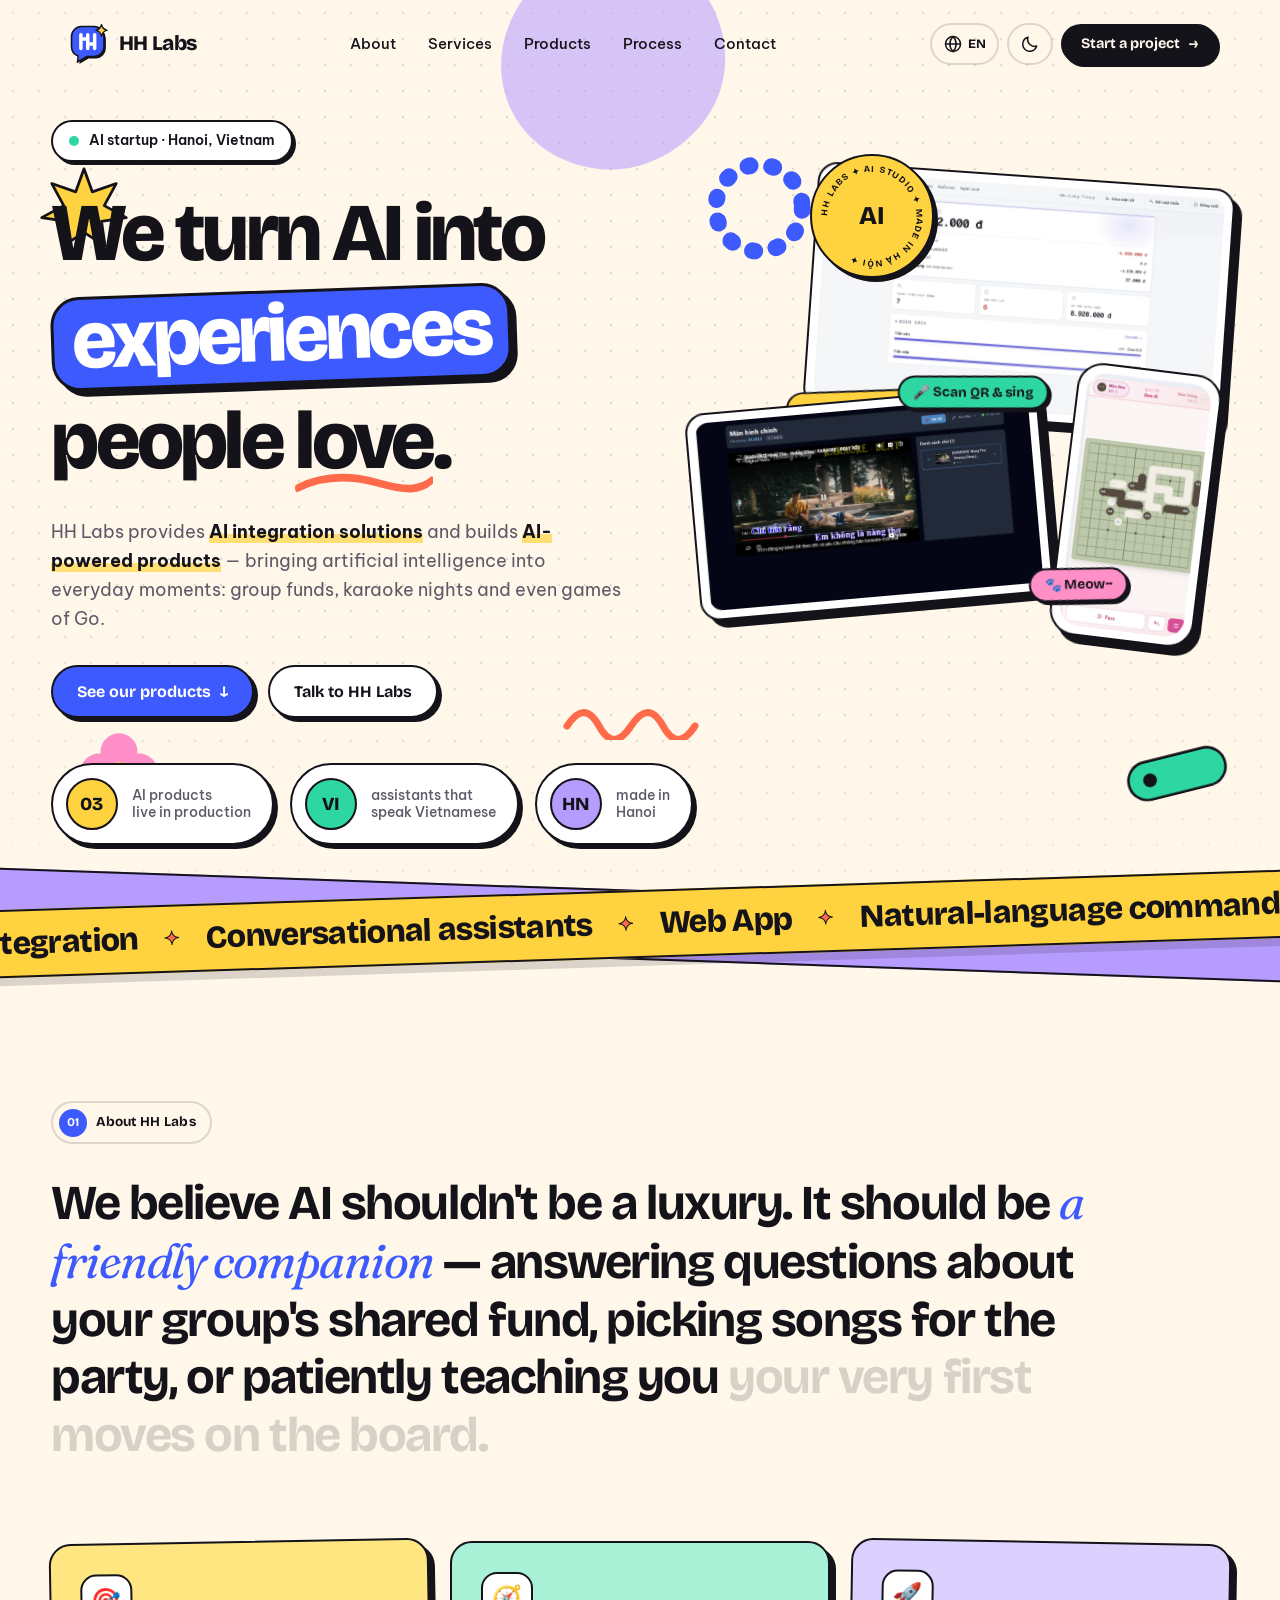
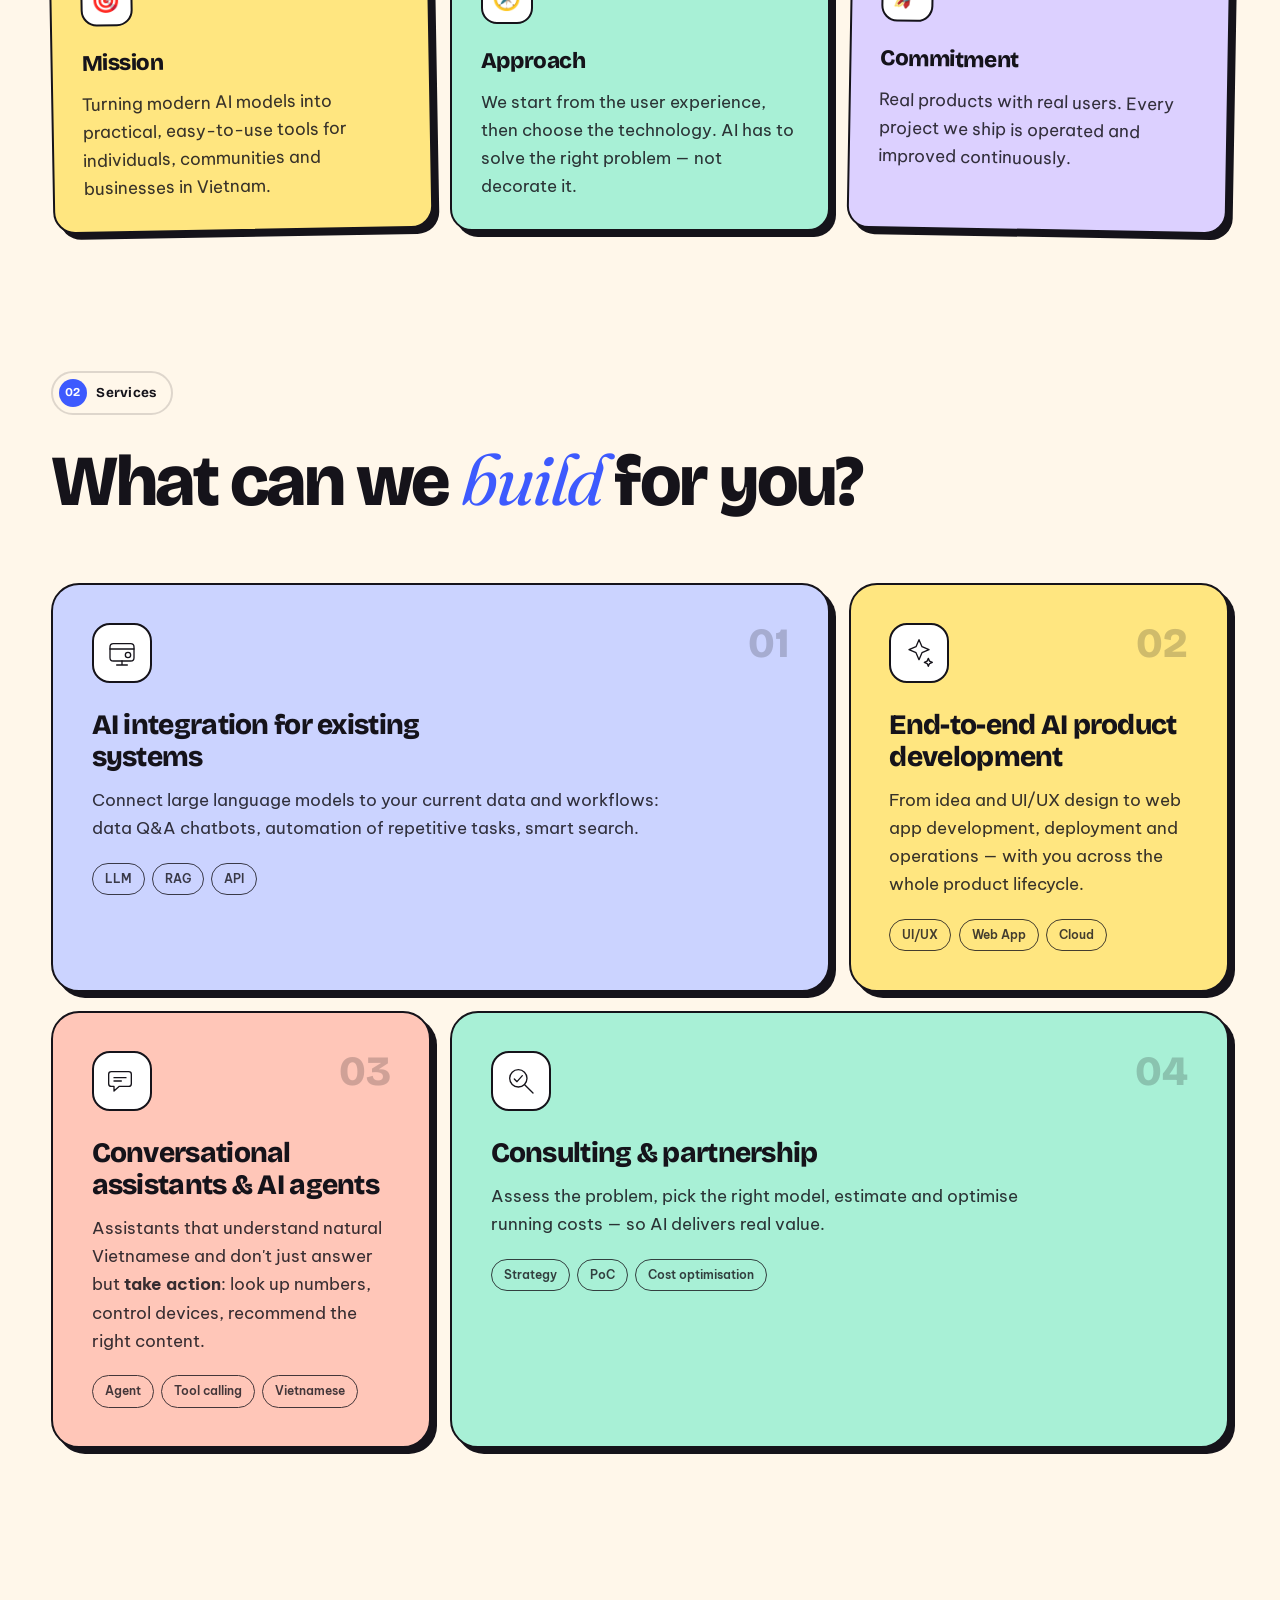
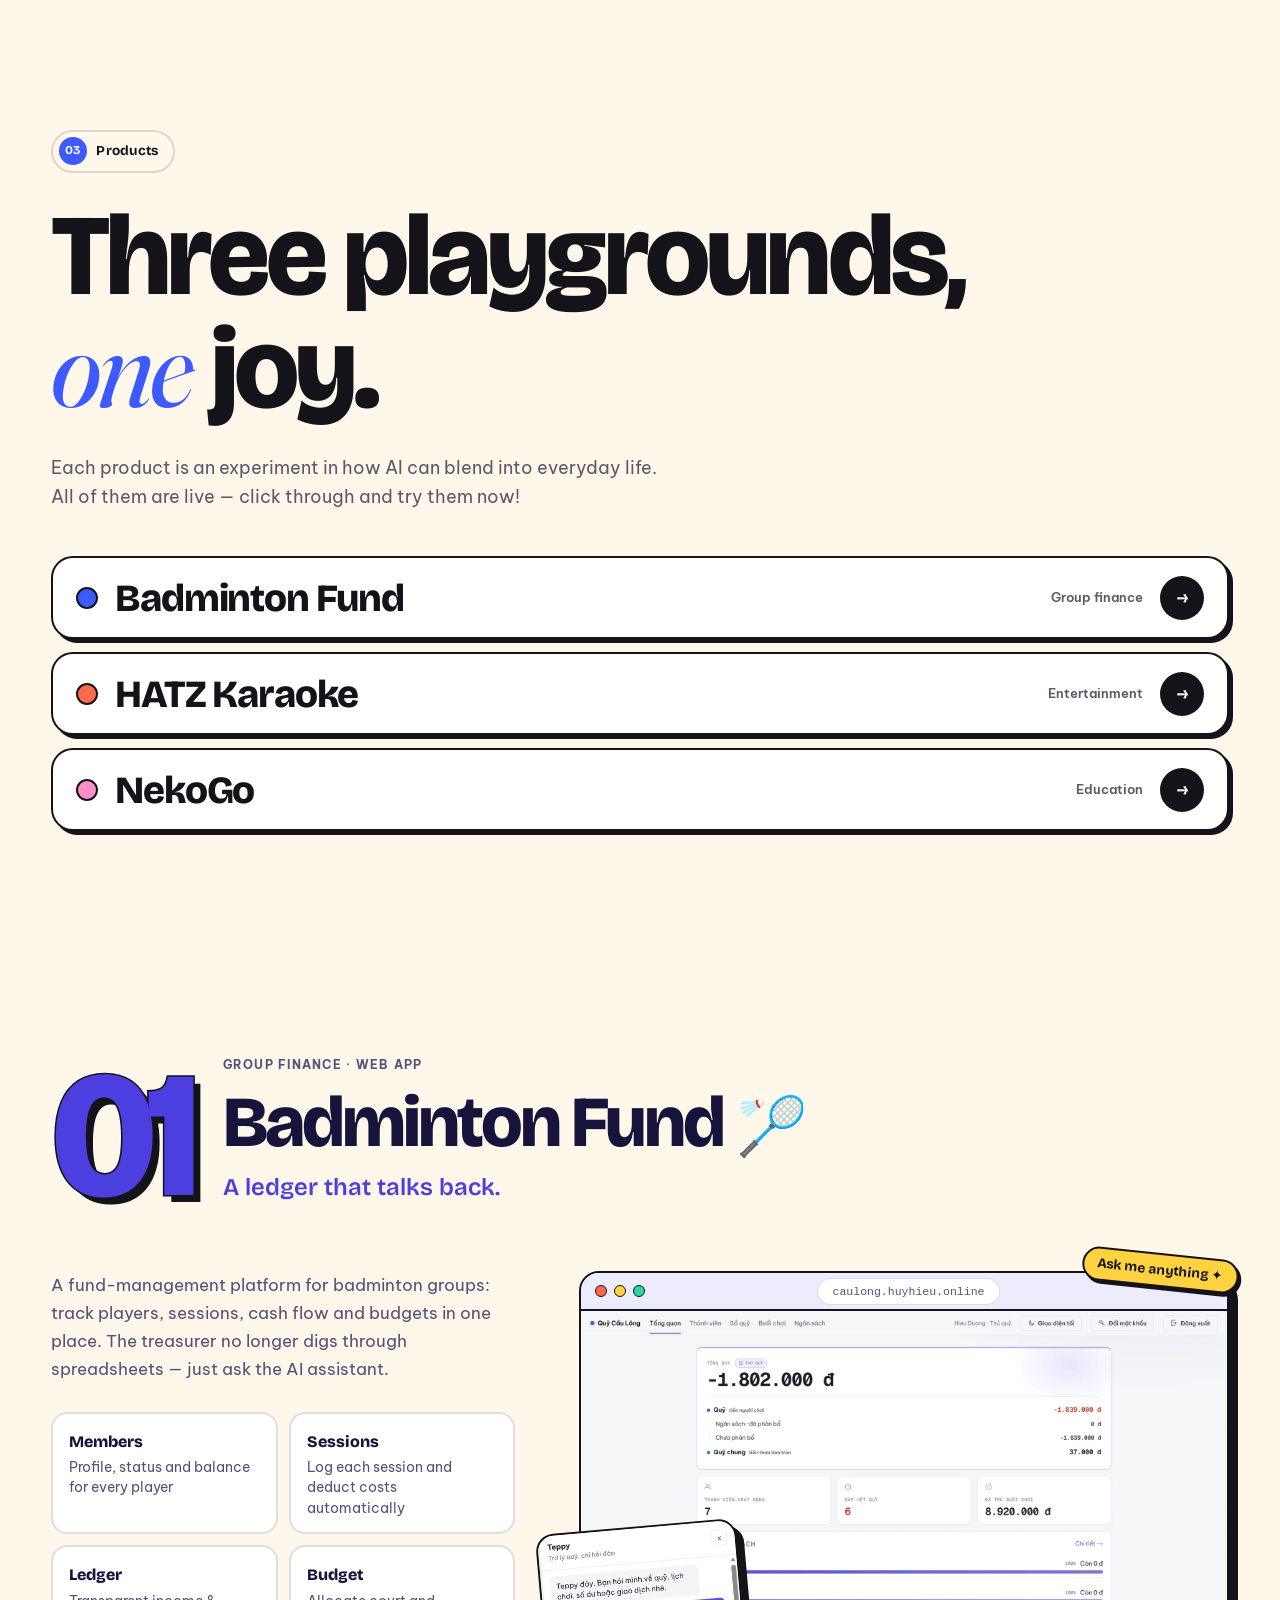
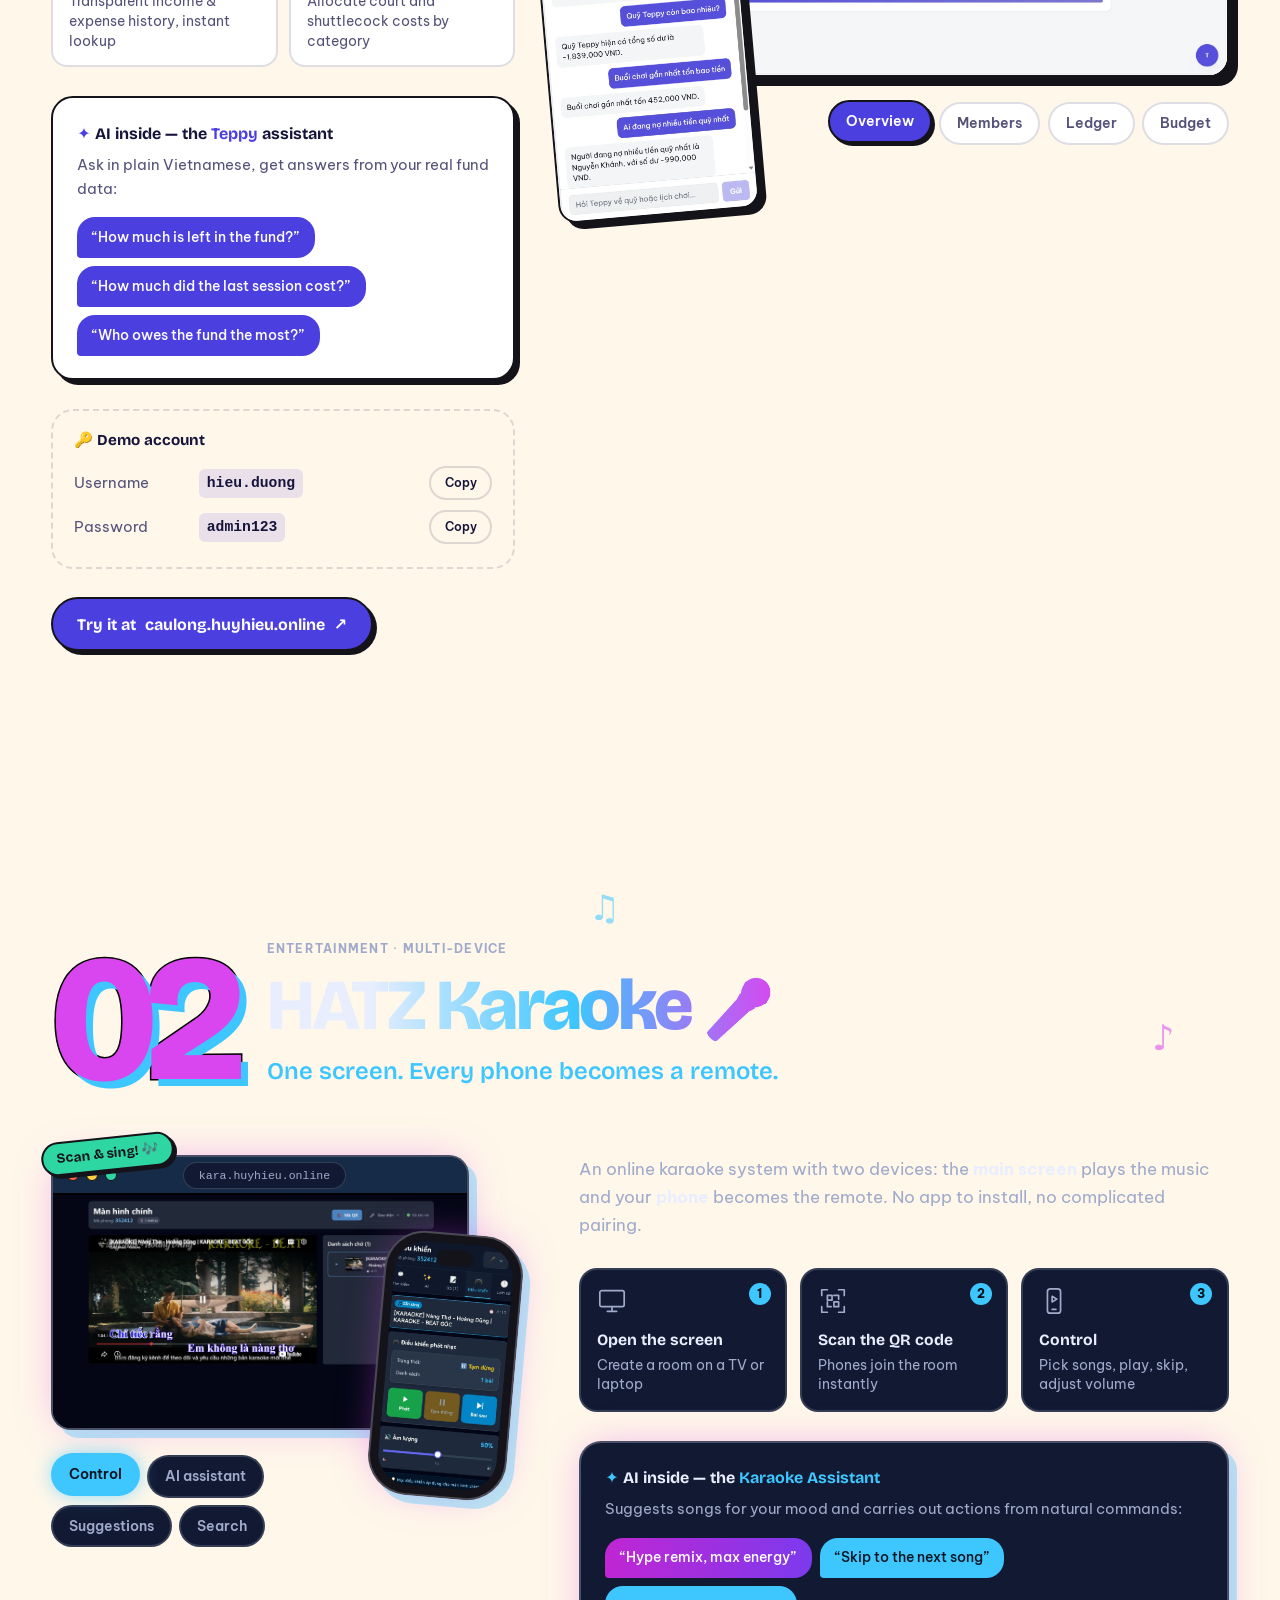
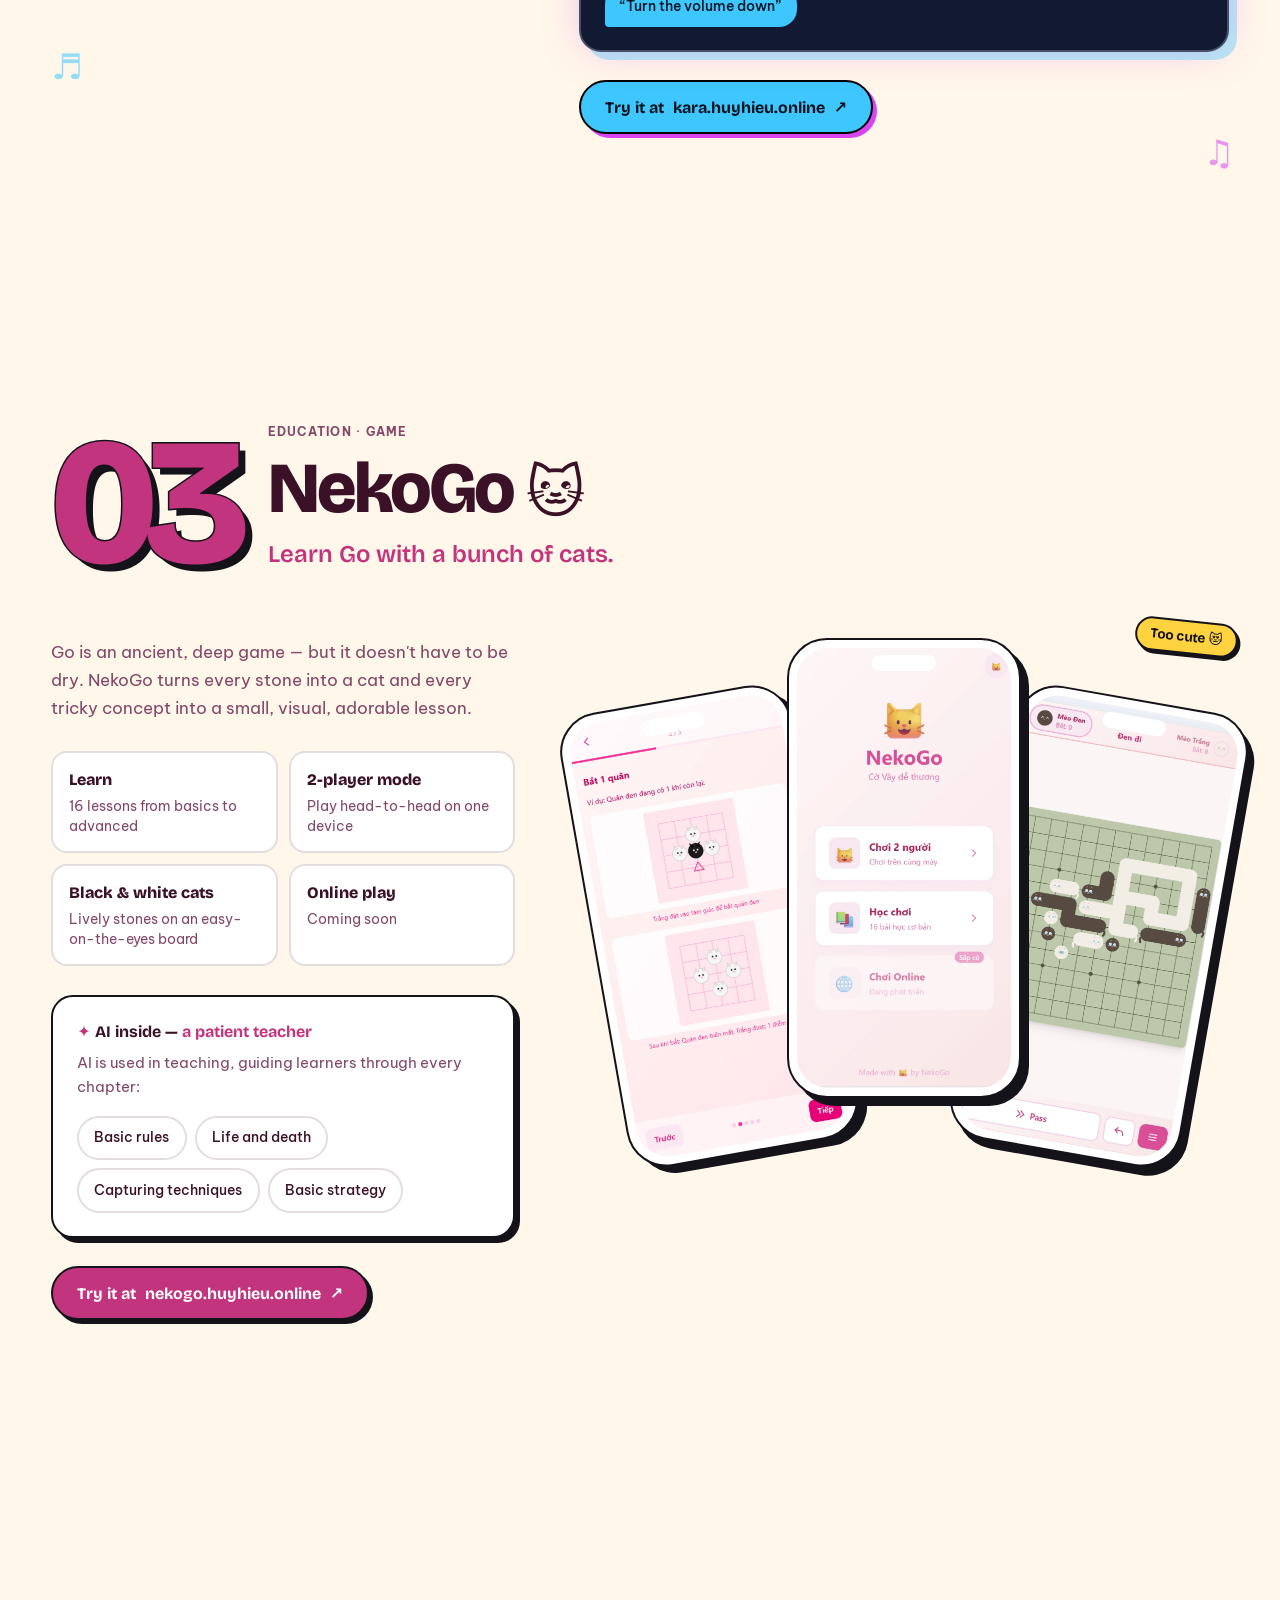
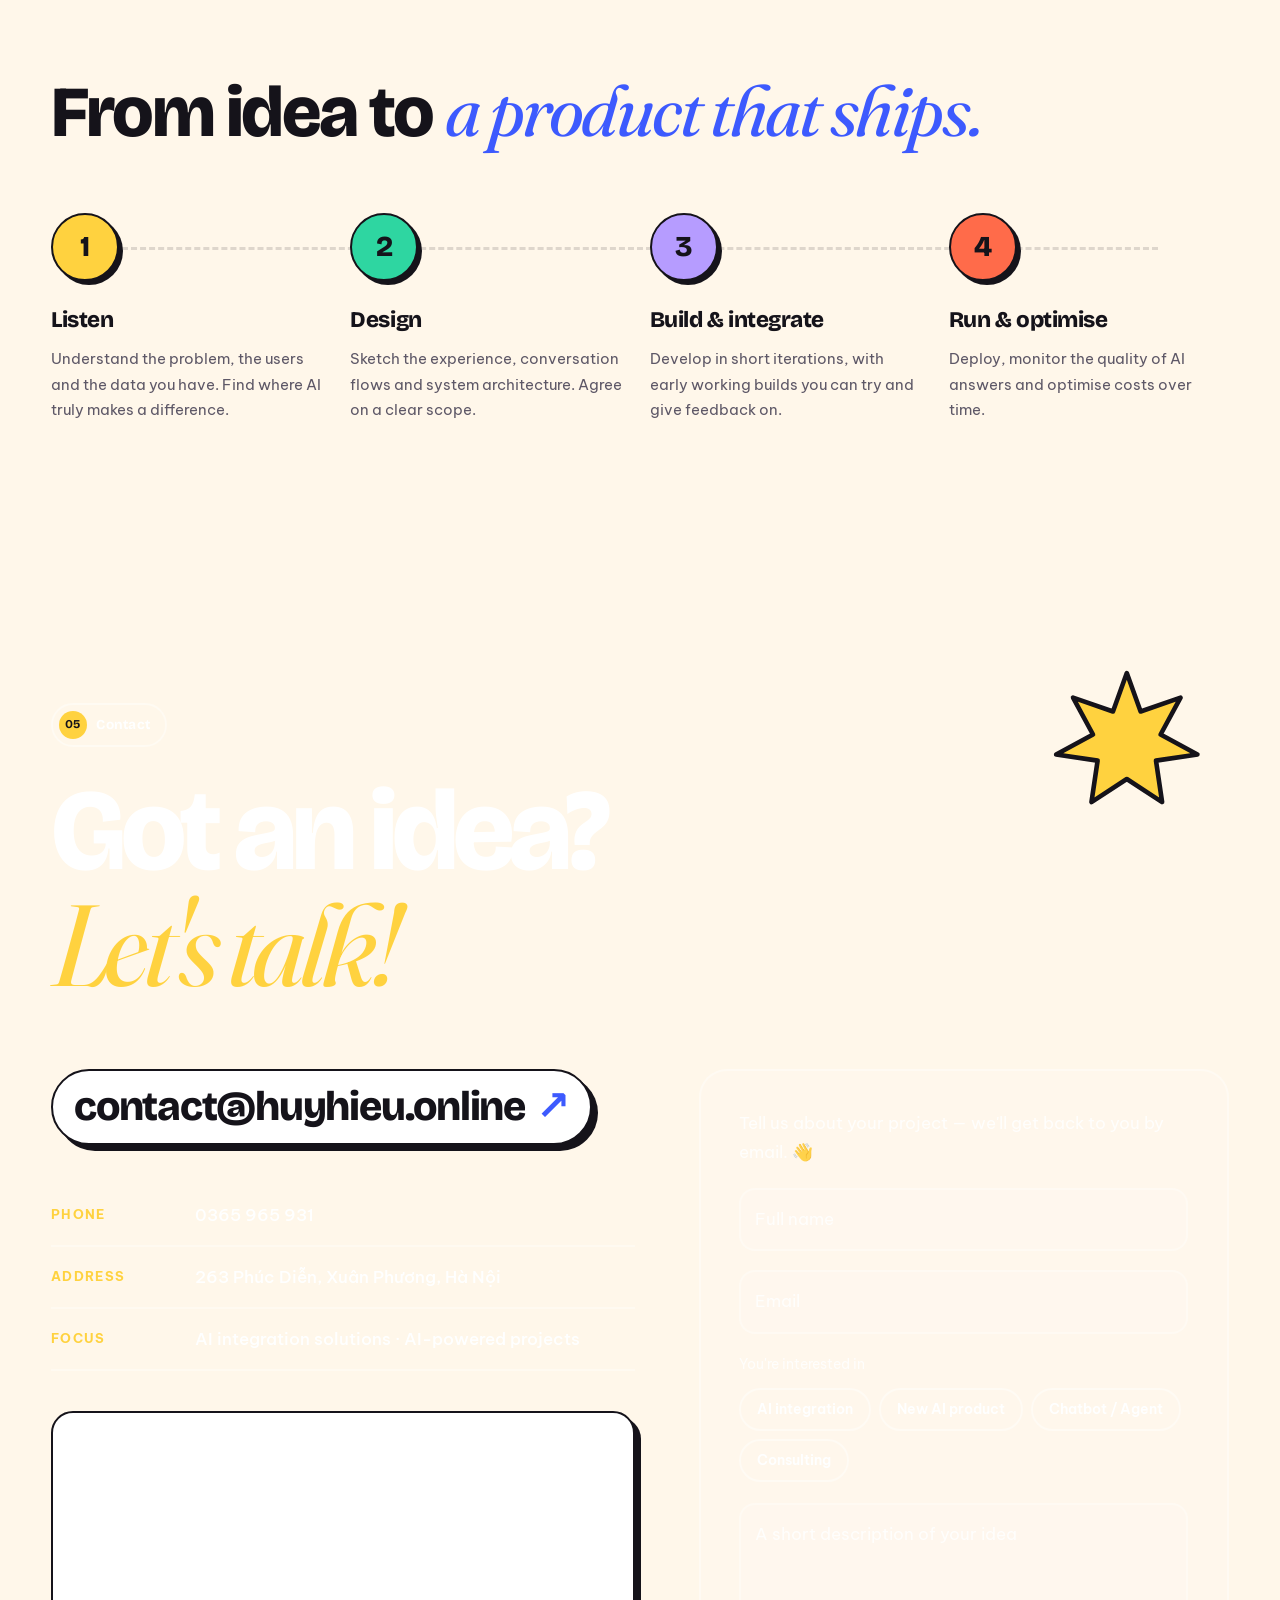
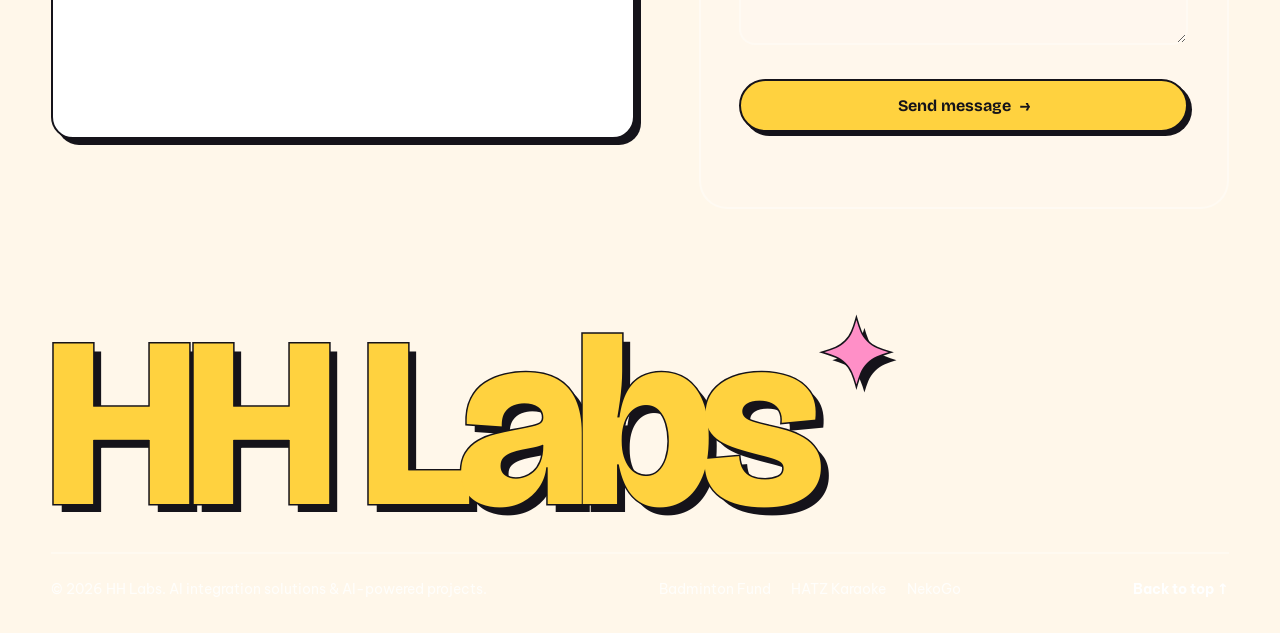
==== commit 5c0241c9: "Revert "Set footer copyright year to 2025" Keep the footer year automatic (current year).  Co-Author" ====
--- a/index.html
+++ b/index.html
@@ -659,7 +659,7 @@
     <div class="container">
       <div class="footer__big" aria-hidden="true">HH Labs<span>✦</span></div>
       <div class="footer__row">
-        <p>© 2025 HH Labs. <span data-i18n="footer.copy">AI integration solutions &amp; AI-powered projects.</span></p>
+        <p>© <span id="year">2026</span> HH Labs. <span data-i18n="footer.copy">AI integration solutions &amp; AI-powered projects.</span></p>
         <nav aria-label="Products">
           <a href="https://caulong.huyhieu.online" target="_blank" rel="noopener" data-i18n="p1.name">Badminton Fund</a>
           <a href="https://kara.huyhieu.online" target="_blank" rel="noopener">HATZ Karaoke</a>
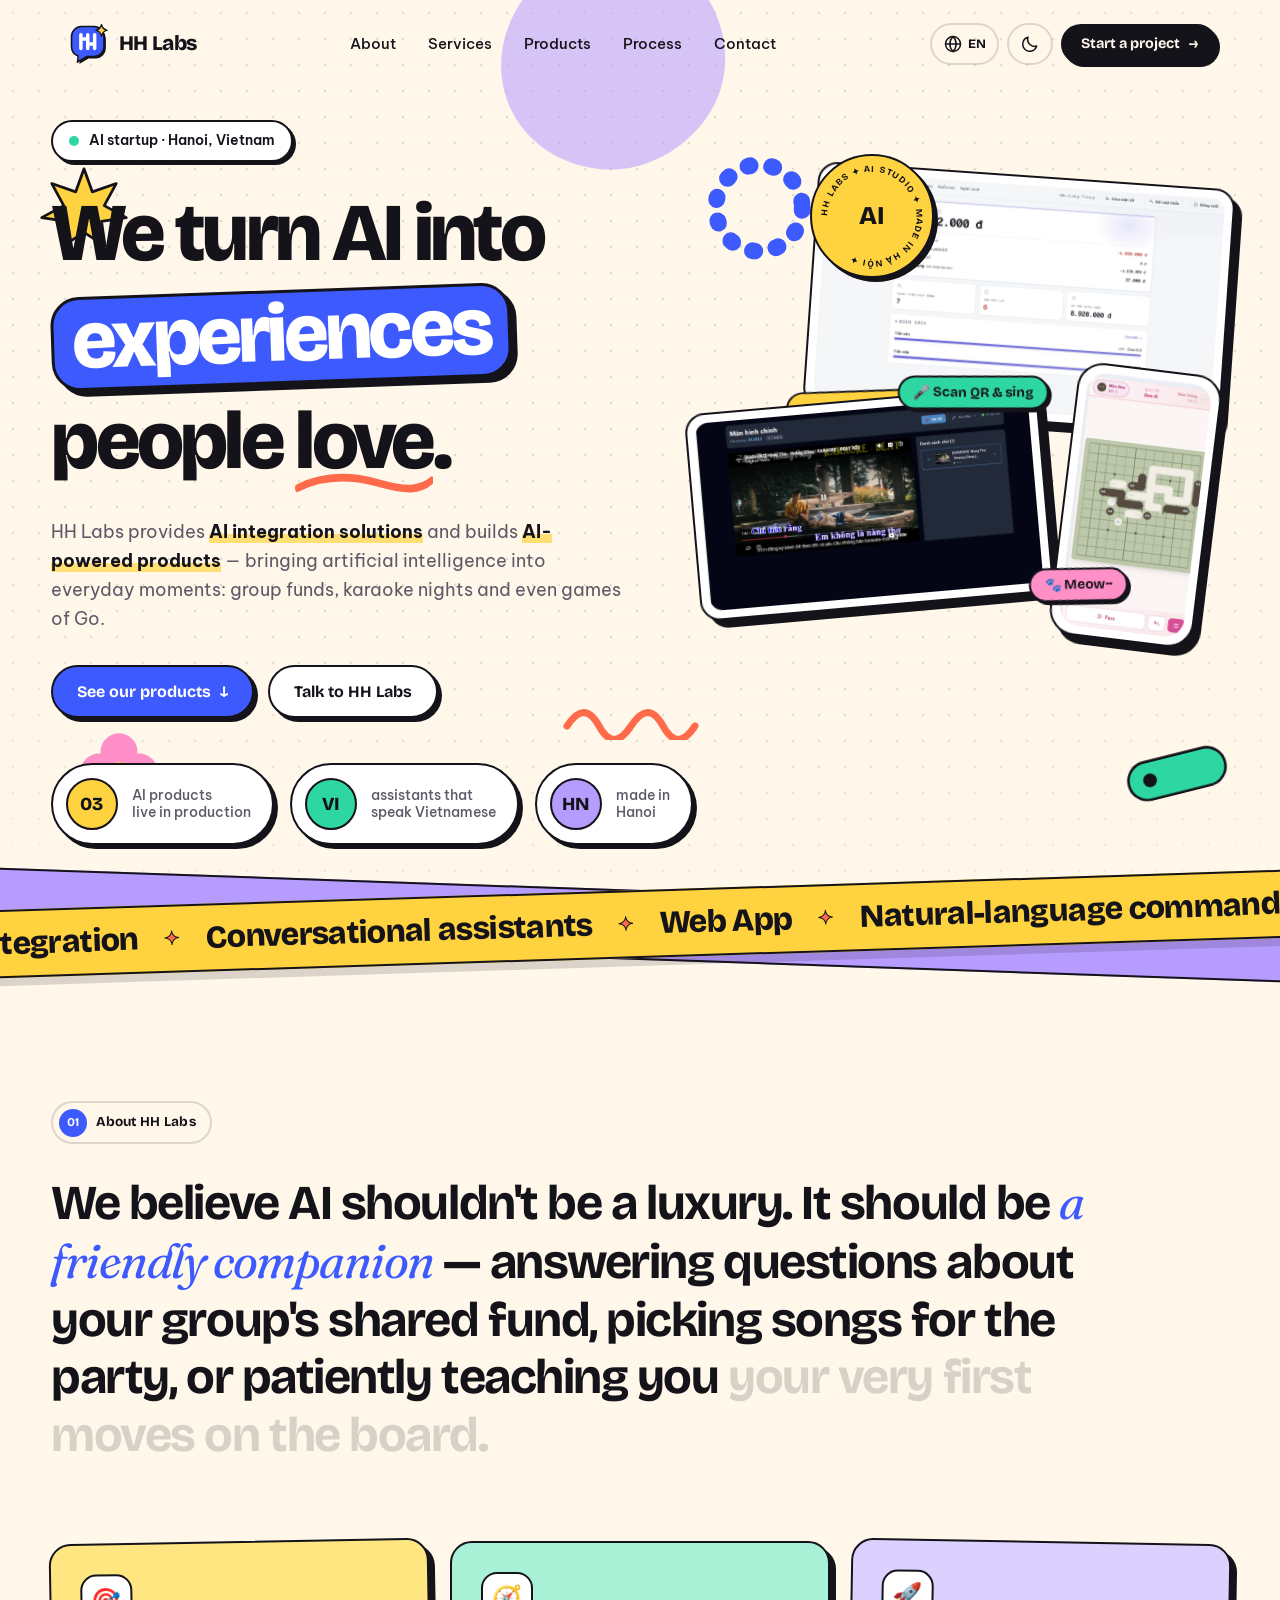
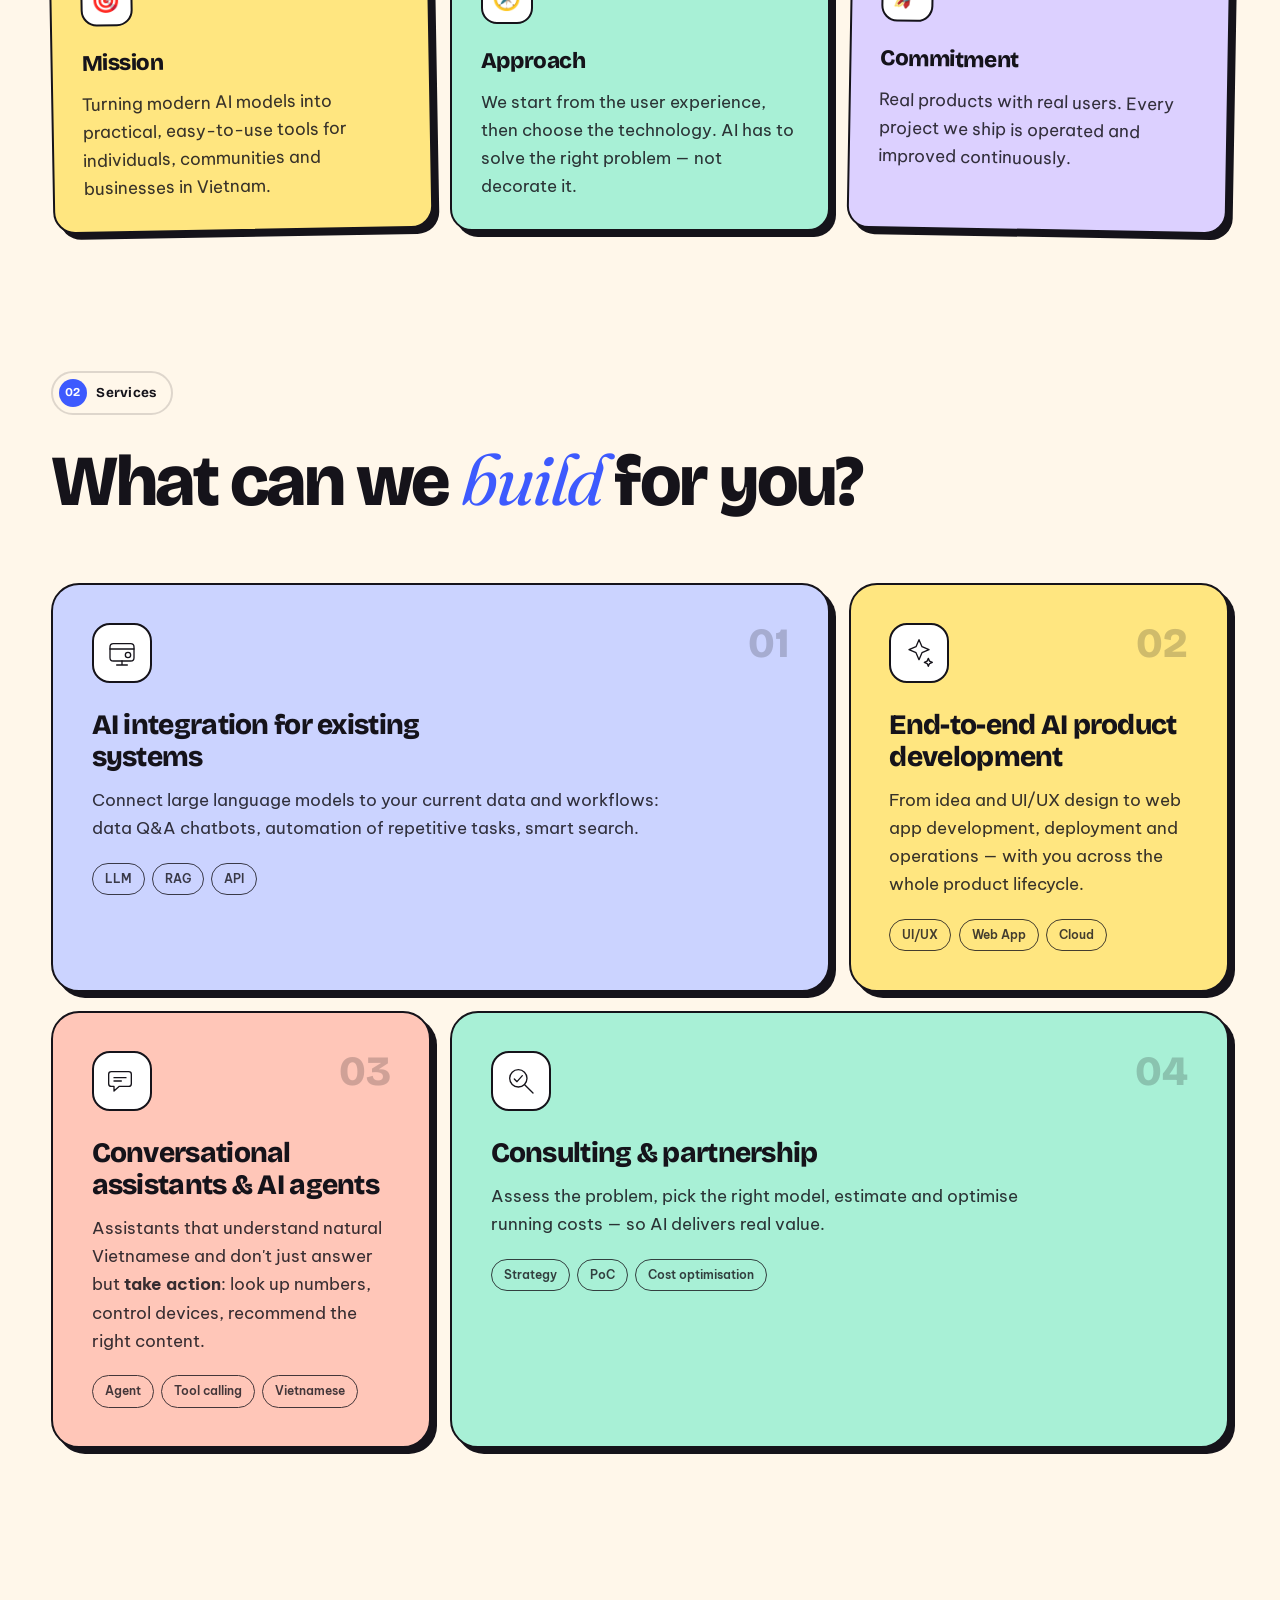
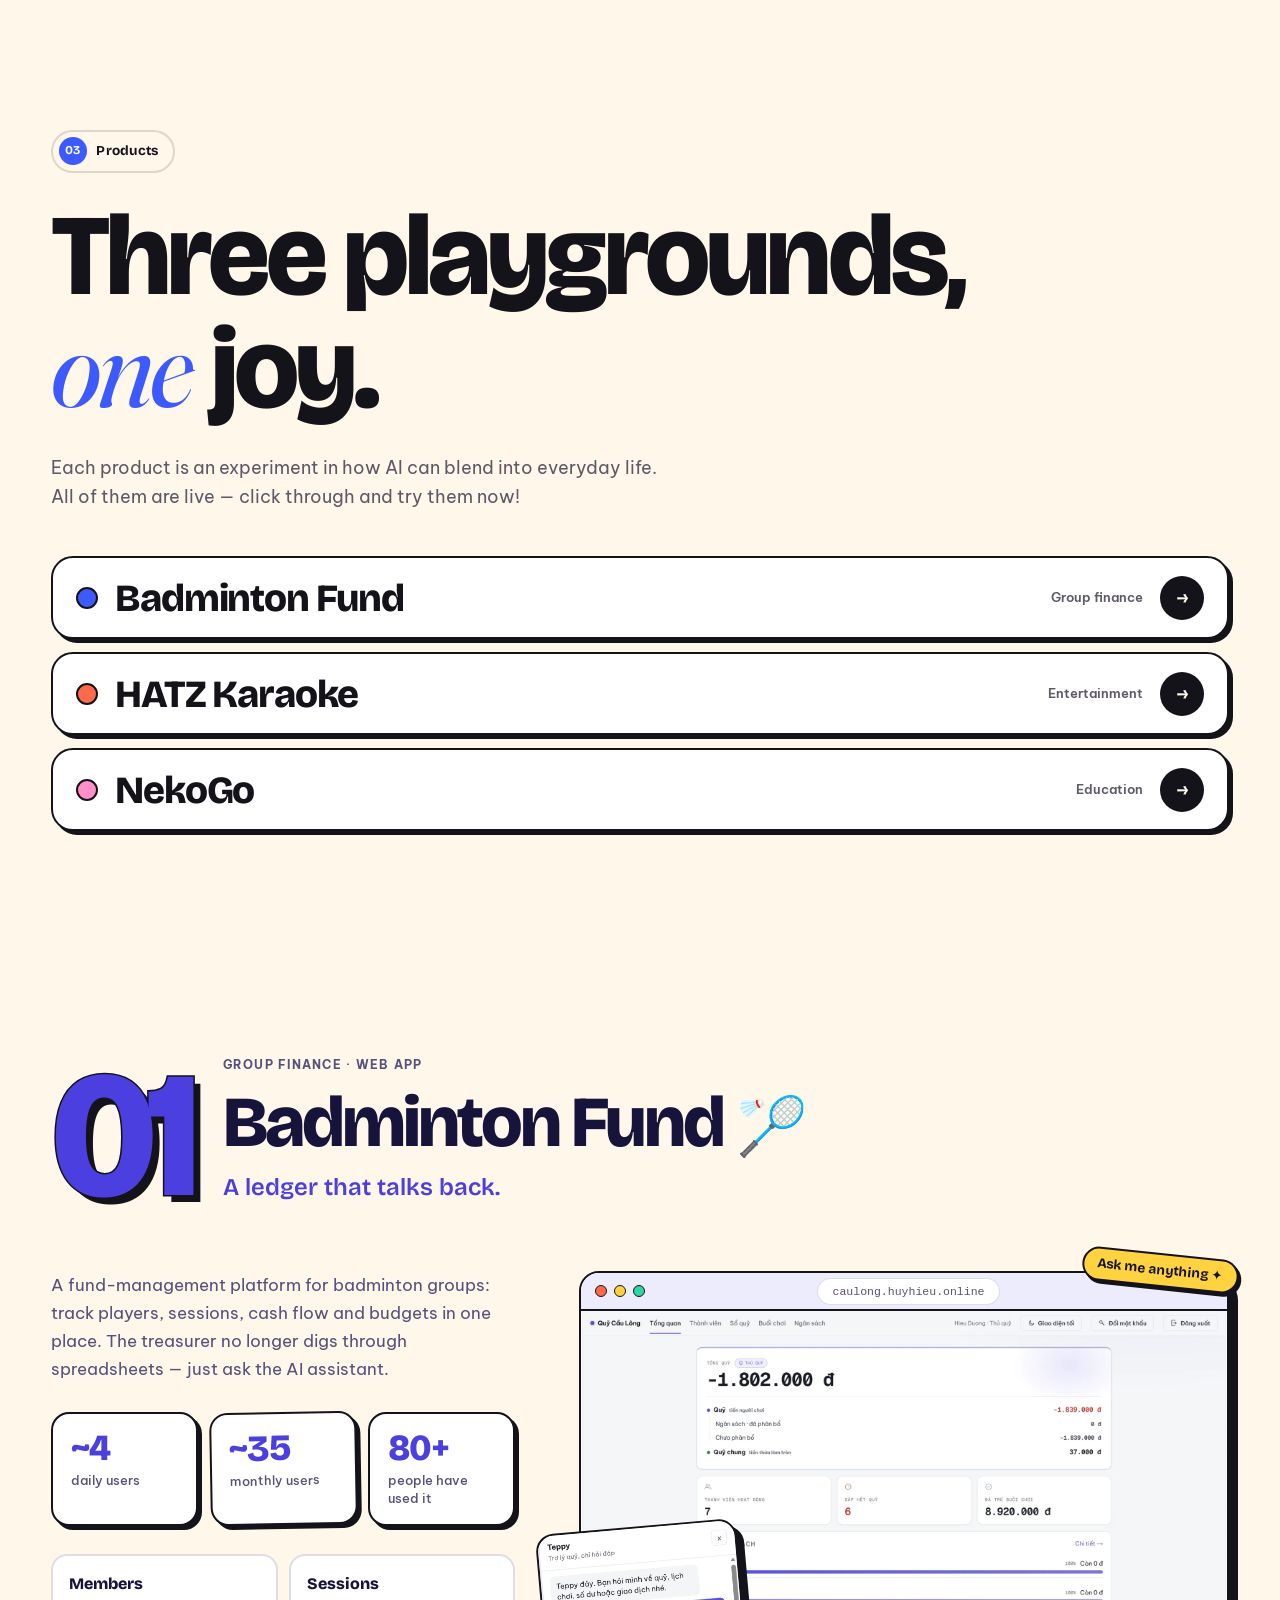
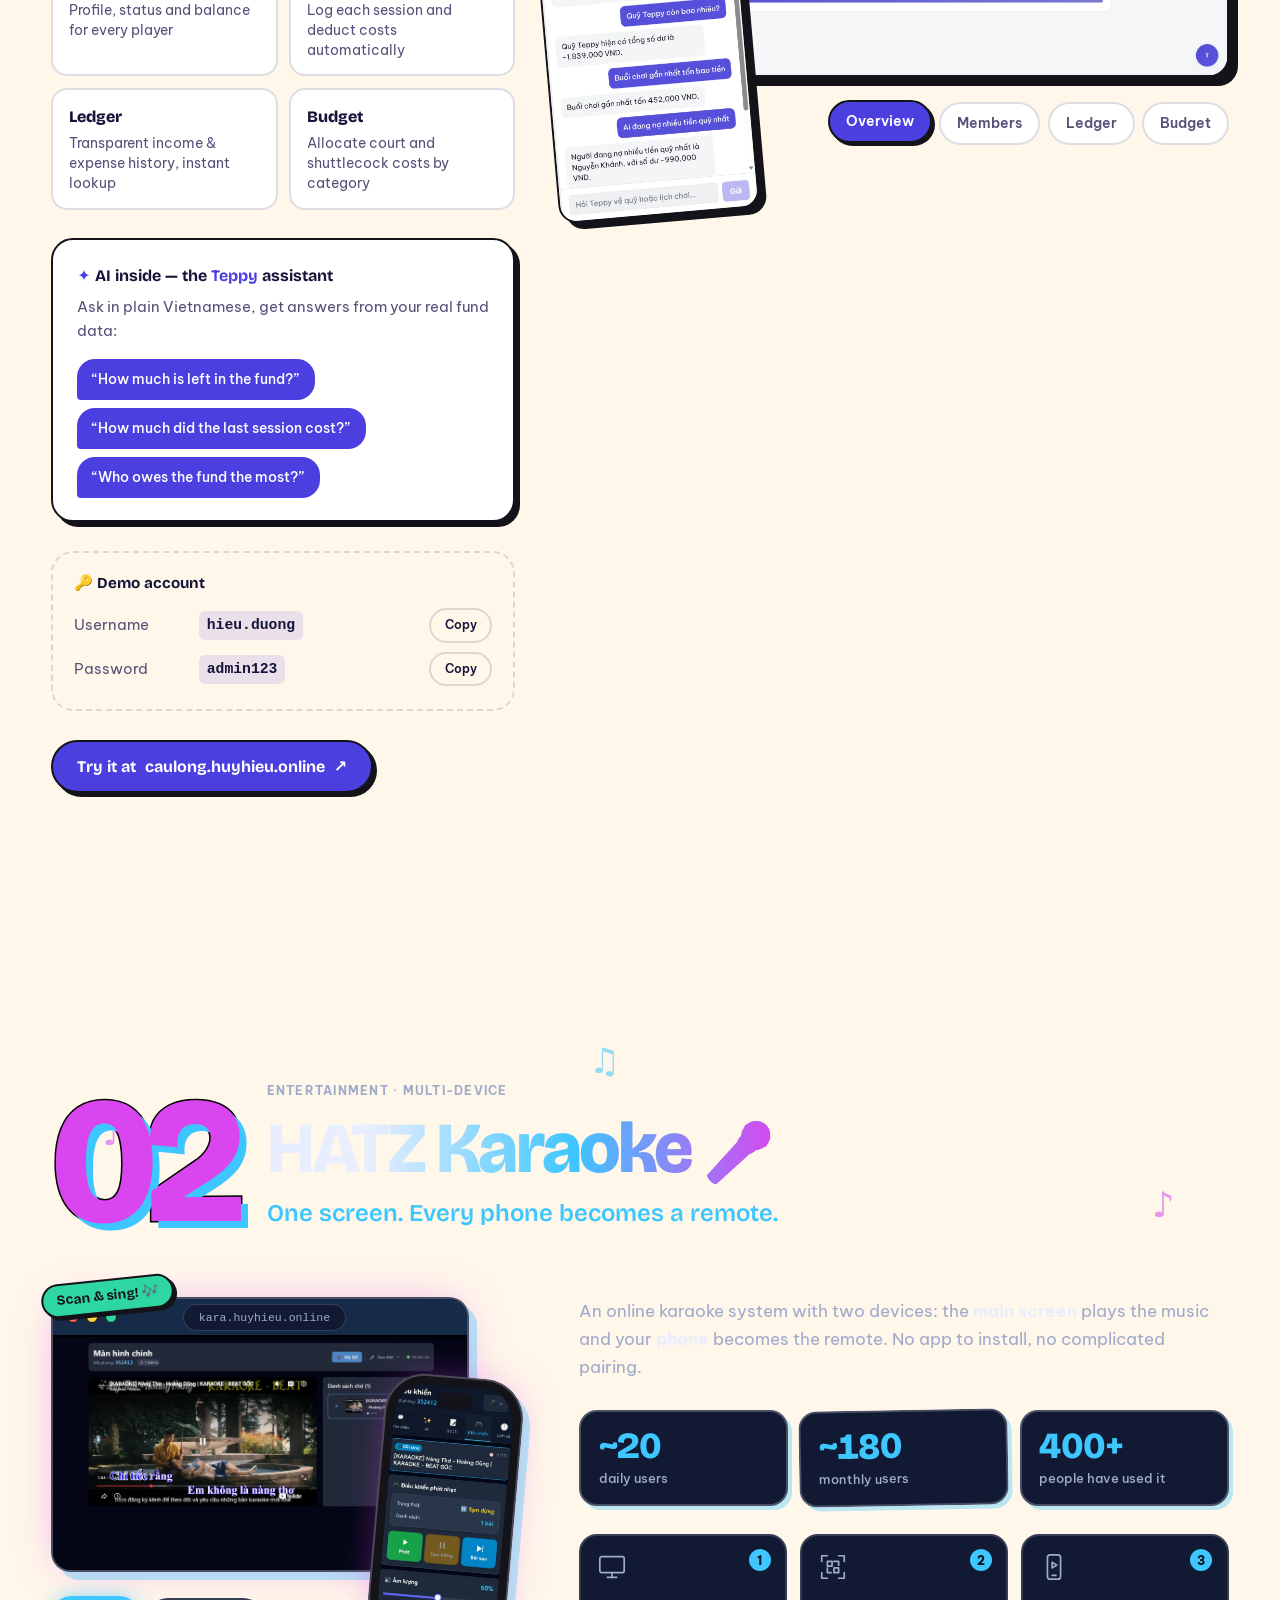
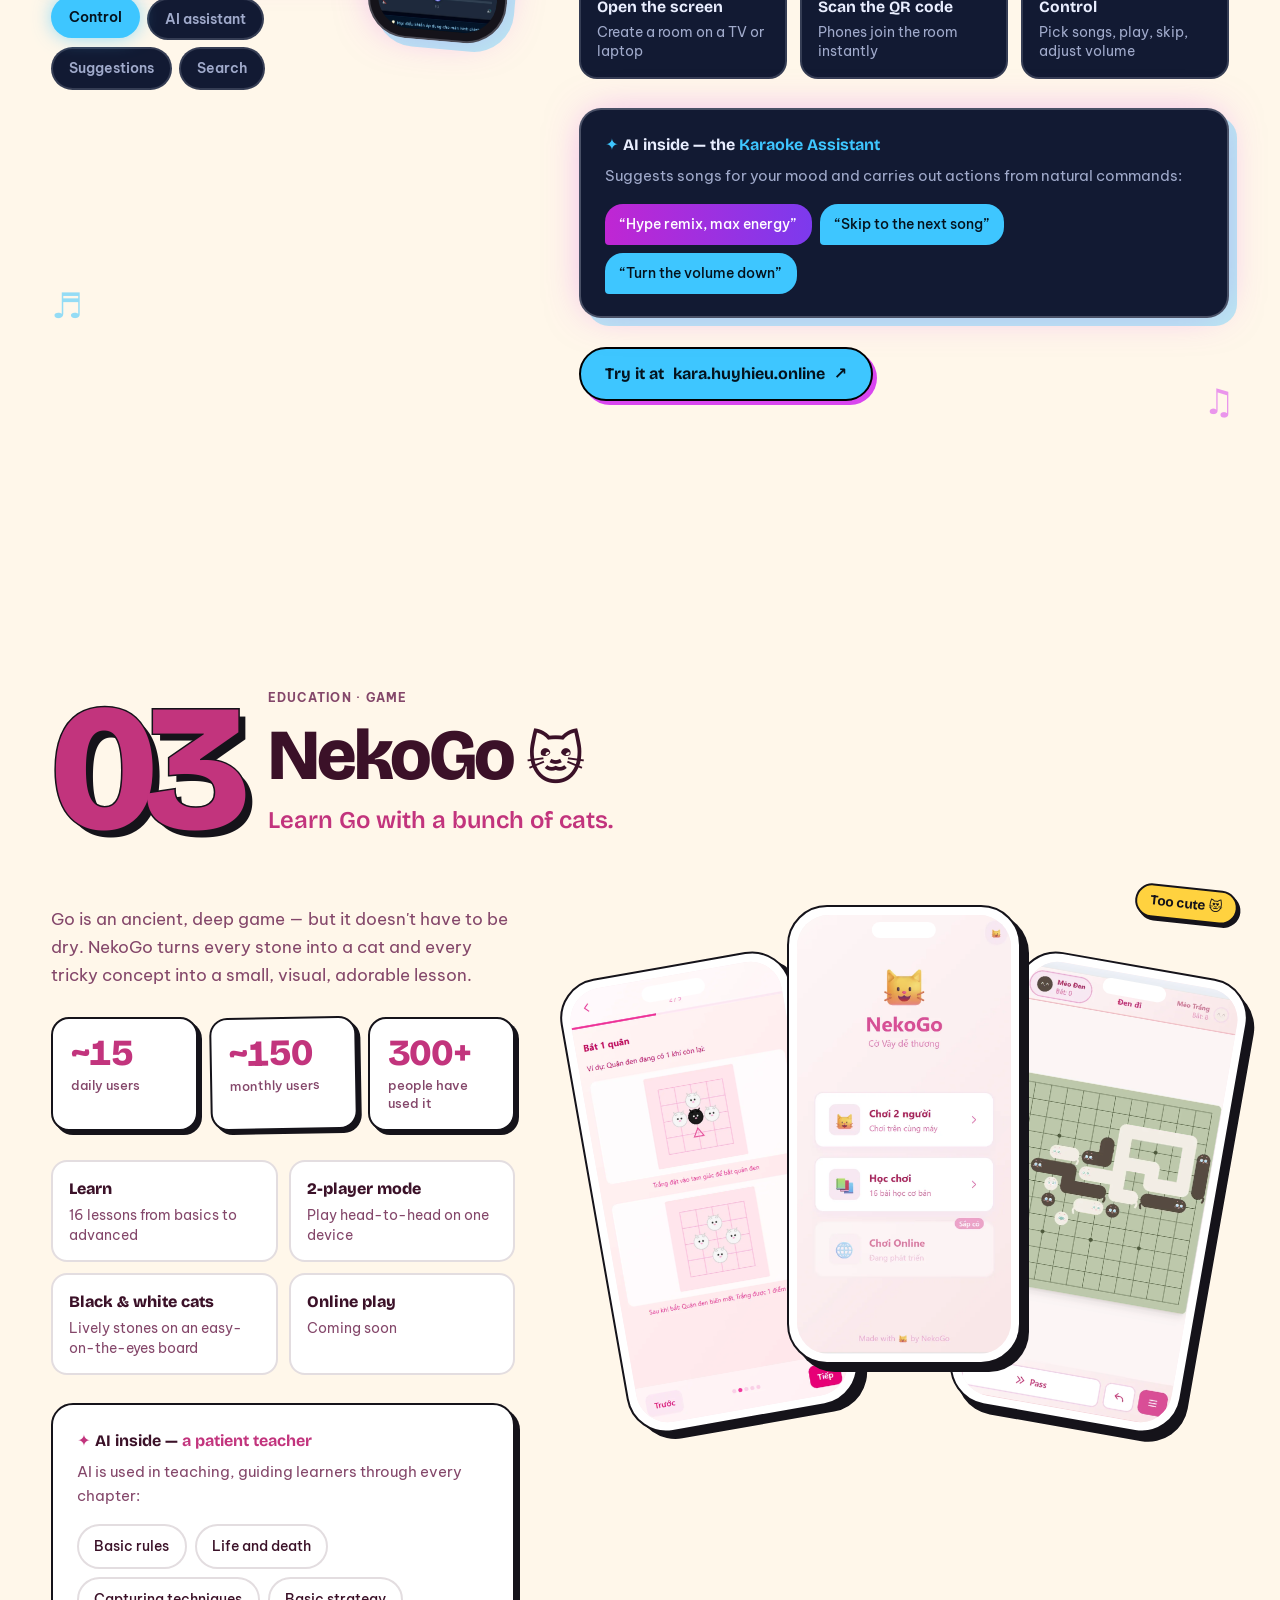
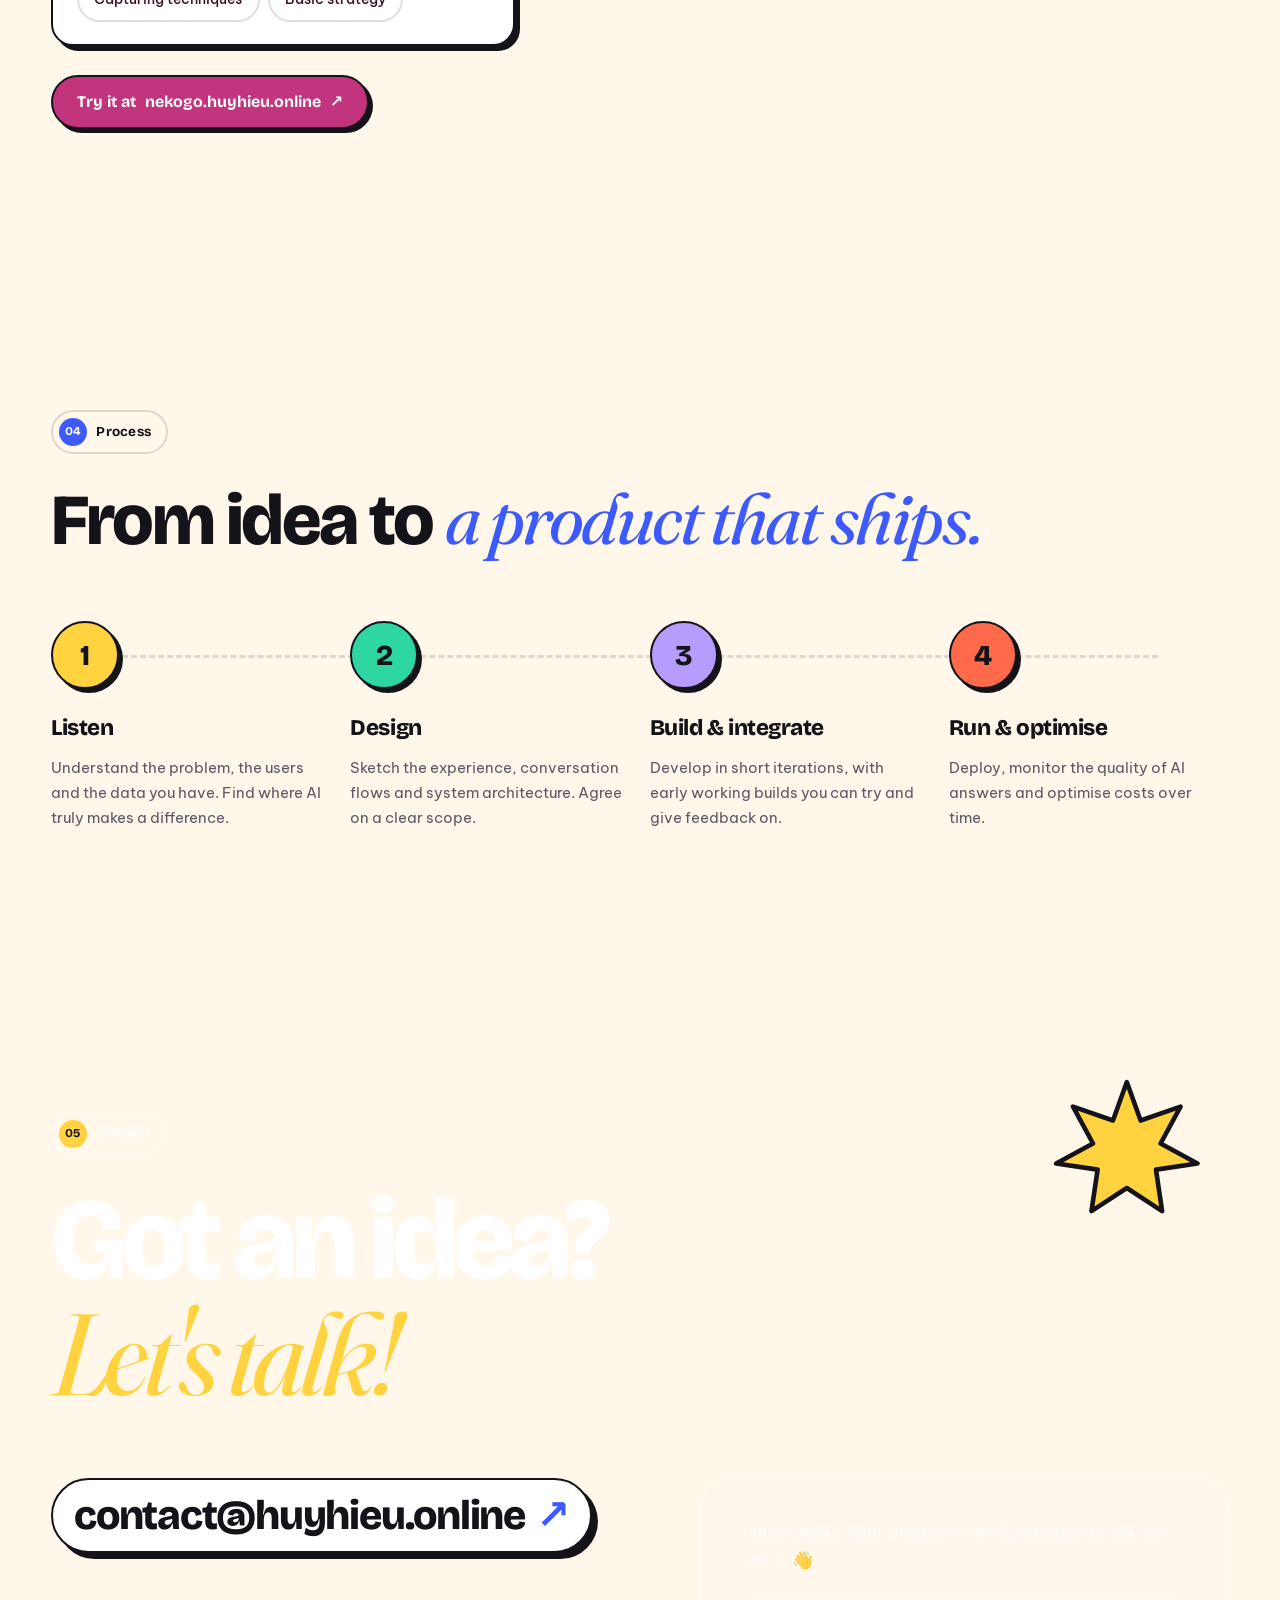
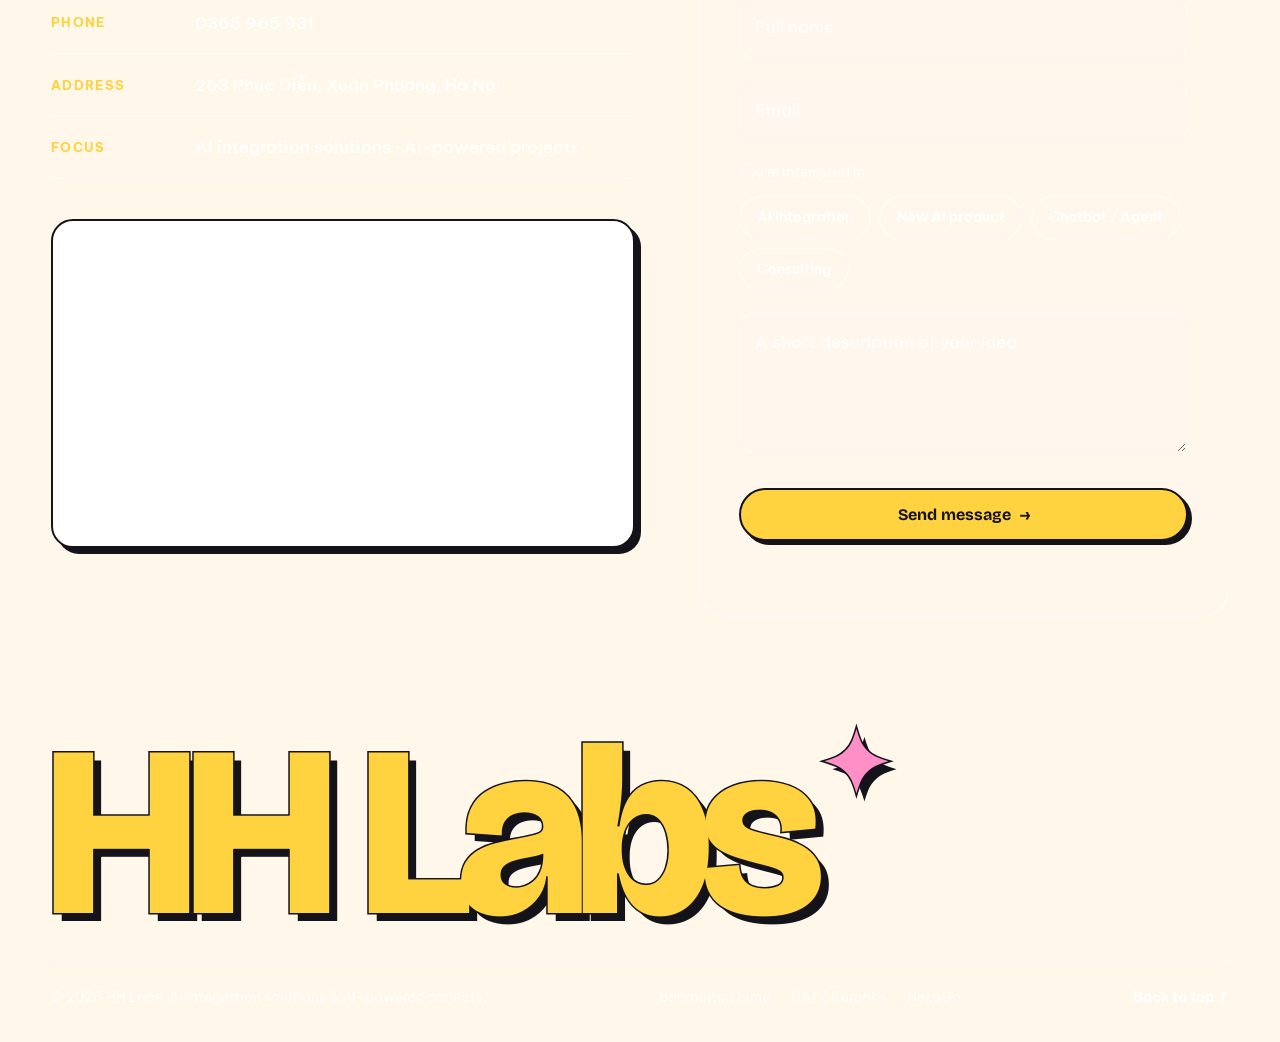
==== commit c7f55b50: "Add usage metrics to each product section Daily, monthly and total users per product, with a count-u" ====
--- a/index.html
+++ b/index.html
@@ -335,6 +335,11 @@
         <div class="product__grid">
           <div class="product__info">
             <p class="product__desc reveal" data-i18n="p1.desc">A fund-management platform for badminton groups: track players, sessions, cash flow and budgets in one place. The treasurer no longer digs through spreadsheets — just ask the AI assistant.</p>
+            <ul class="metrics reveal">
+              <li><b data-count="4" data-prefix="~">~4</b><span data-i18n="metric.dau">daily users</span></li>
+              <li><b data-count="35" data-prefix="~">~35</b><span data-i18n="metric.mau">monthly users</span></li>
+              <li><b data-count="80" data-suffix="+">80+</b><span data-i18n="metric.total">people have used it</span></li>
+            </ul>
 
             <ul class="features reveal">
               <li><b data-i18n="p1.f1b">Members</b><span data-i18n="p1.f1s">Profile, status and balance for every player</span></li>
@@ -424,6 +429,11 @@
         <div class="product__grid">
           <div class="product__info">
             <p class="product__desc reveal" data-i18n="p2.desc">An online karaoke system with two devices: the <b>main screen</b> plays the music and your <b>phone</b> becomes the remote. No app to install, no complicated pairing.</p>
+            <ul class="metrics reveal">
+              <li><b data-count="20" data-prefix="~">~20</b><span data-i18n="metric.dau">daily users</span></li>
+              <li><b data-count="180" data-prefix="~">~180</b><span data-i18n="metric.mau">monthly users</span></li>
+              <li><b data-count="400" data-suffix="+">400+</b><span data-i18n="metric.total">people have used it</span></li>
+            </ul>
 
             <ol class="steps reveal">
               <li>
@@ -514,6 +524,11 @@
         <div class="product__grid">
           <div class="product__info">
             <p class="product__desc reveal" data-i18n="p3.desc">Go is an ancient, deep game — but it doesn't have to be dry. NekoGo turns every stone into a cat and every tricky concept into a small, visual, adorable lesson.</p>
+            <ul class="metrics reveal">
+              <li><b data-count="15" data-prefix="~">~15</b><span data-i18n="metric.dau">daily users</span></li>
+              <li><b data-count="150" data-prefix="~">~150</b><span data-i18n="metric.mau">monthly users</span></li>
+              <li><b data-count="300" data-suffix="+">300+</b><span data-i18n="metric.total">people have used it</span></li>
+            </ul>
 
             <ul class="features reveal">
               <li><b data-i18n="p3.f1b">Learn</b><span data-i18n="p3.f1s">16 lessons from basics to advanced</span></li>
--- a/assets/css/style.css
+++ b/assets/css/style.css
@@ -502,6 +502,21 @@
 .features b { font-family: var(--f-display); font-weight: 800; font-size: 1rem; }
 .features span { color: var(--muted); line-height: 1.4; }
 
+.metrics { list-style: none; padding: 0; margin: 0; display: grid; grid-template-columns: repeat(3, 1fr); gap: .7rem; }
+.metrics li {
+  display: flex; flex-direction: column; gap: .3rem; padding: 1rem 1.1rem; border-radius: 18px;
+  background: var(--card); border: 2px solid var(--edge); box-shadow: 4px 4px 0 var(--edge);
+  transition: transform .4s var(--spring);
+}
+.metrics li:nth-child(2) { rotate: -1deg; }
+.metrics li:hover { transform: translateY(-3px) rotate(-1.5deg); }
+.metrics b {
+  font-family: "Bricolage Grotesque", var(--f-display); font-weight: 800; font-size: clamp(1.7rem, 3vw, 2.3rem);
+  line-height: 1; letter-spacing: -.03em; color: var(--accent); font-variant-numeric: tabular-nums;
+}
+.metrics span { font-size: .8rem; font-weight: 500; line-height: 1.4; color: var(--muted); }
+#p-hatz .metrics li { border-color: rgba(233, 238, 255, .25); box-shadow: 4px 4px 0 rgba(62, 198, 255, .35); }
+
 .ai-box {
   position: relative; padding: 1.4rem 1.5rem; border-radius: var(--radius); overflow: hidden;
   background: var(--card); border: 2px solid var(--edge); box-shadow: 5px 5px 0 var(--edge);
@@ -799,6 +814,10 @@
   .product-index i { display: none; }
   .product__head { flex-direction: column; align-items: flex-start; gap: .6rem; }
   .features { grid-template-columns: 1fr; }
+  .metrics { gap: .5rem; }
+  .metrics li { padding: .8rem .75rem; }
+  .metrics b { font-size: 1.55rem; }
+  .metrics span { font-size: .72rem; line-height: 1.45; }
   .steps { grid-template-columns: 1fr; }
   .chat-float { position: relative; left: auto; bottom: auto; width: 46%; margin: -14% 0 0 2%; }
   .tabs { justify-content: flex-start; }
